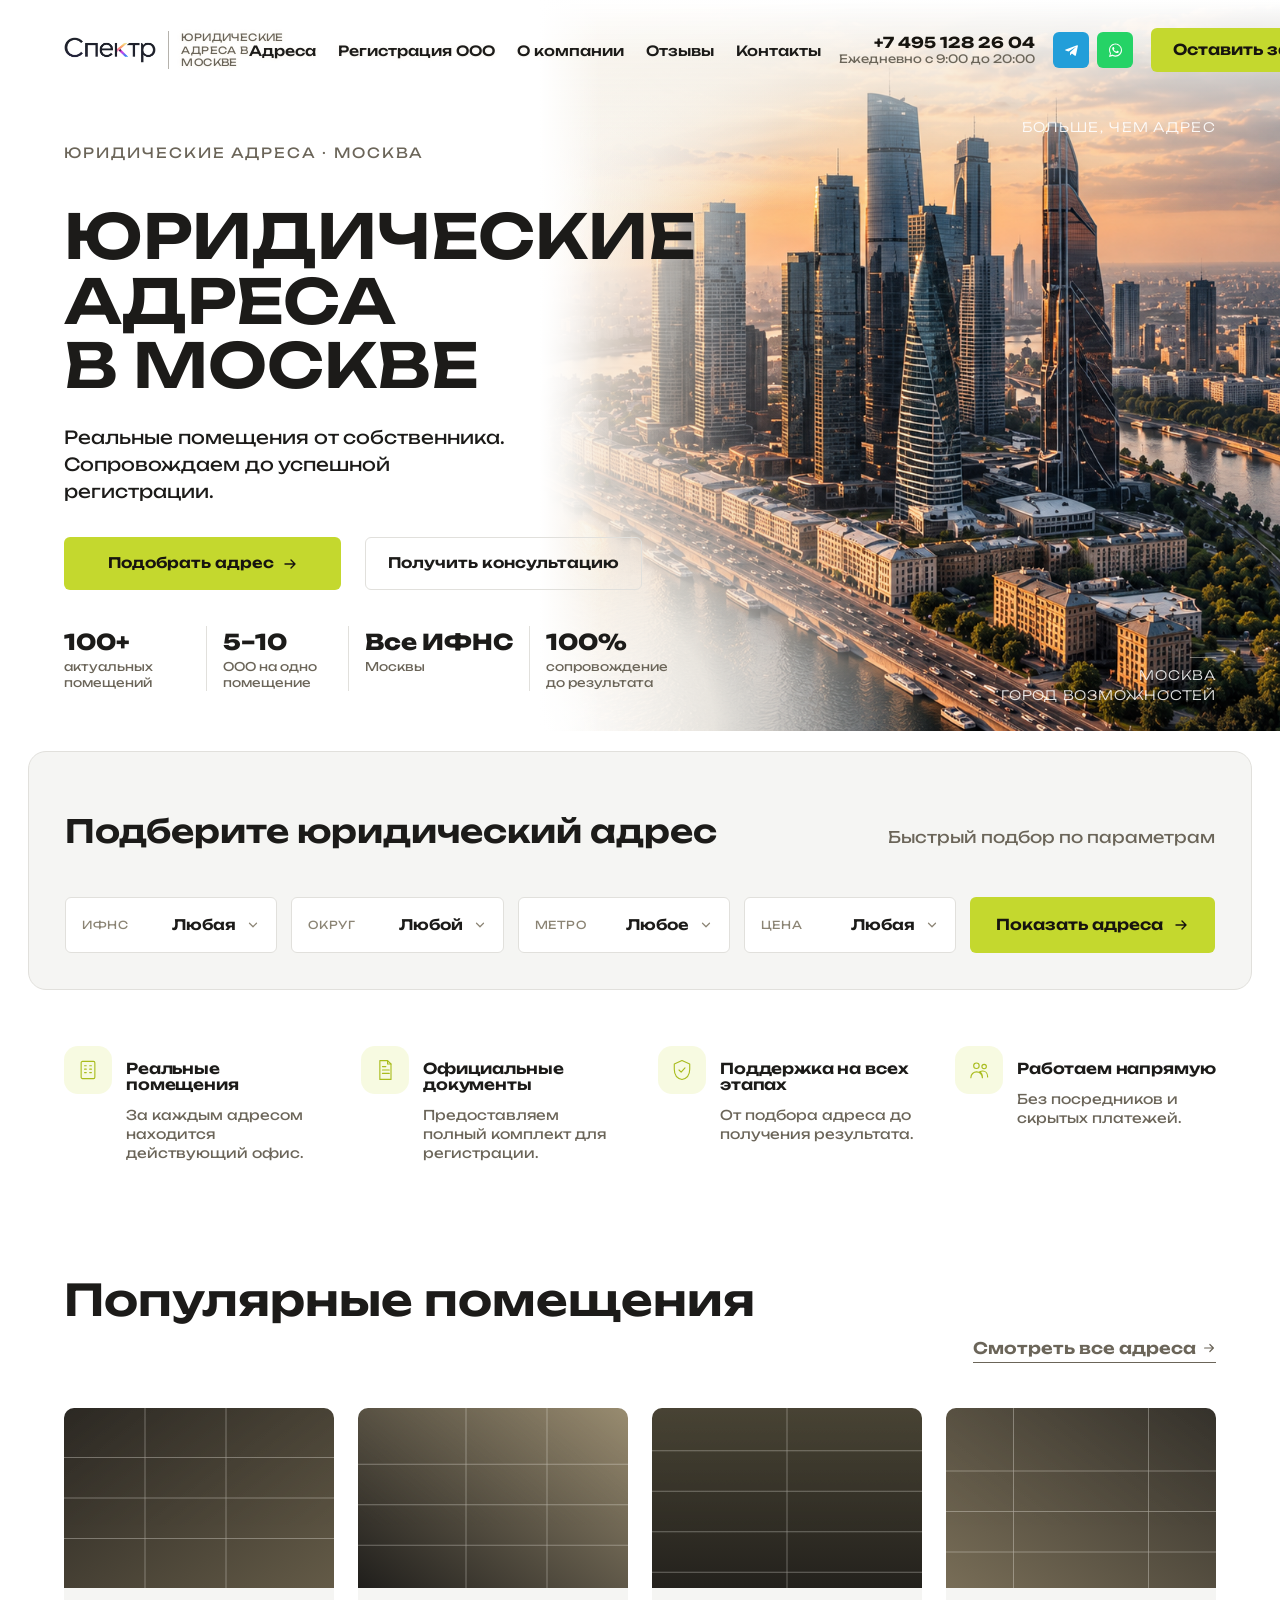
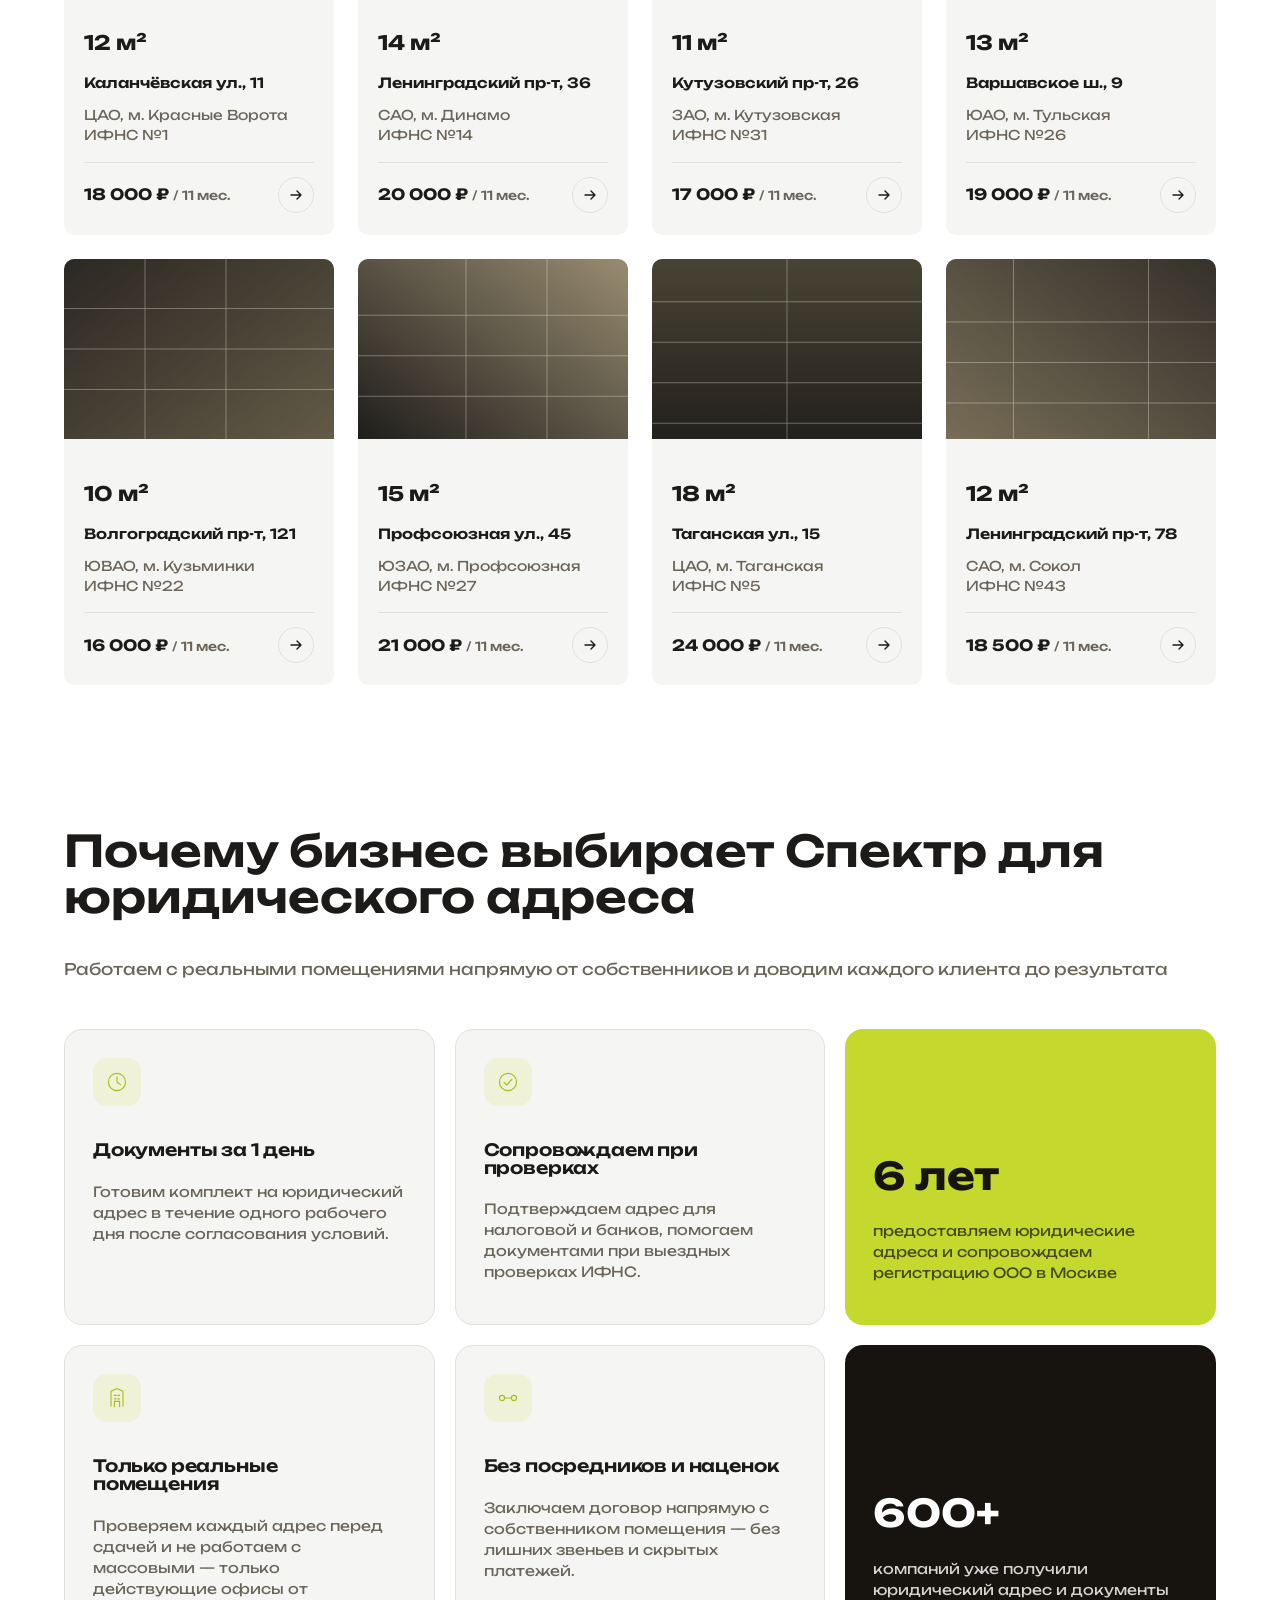
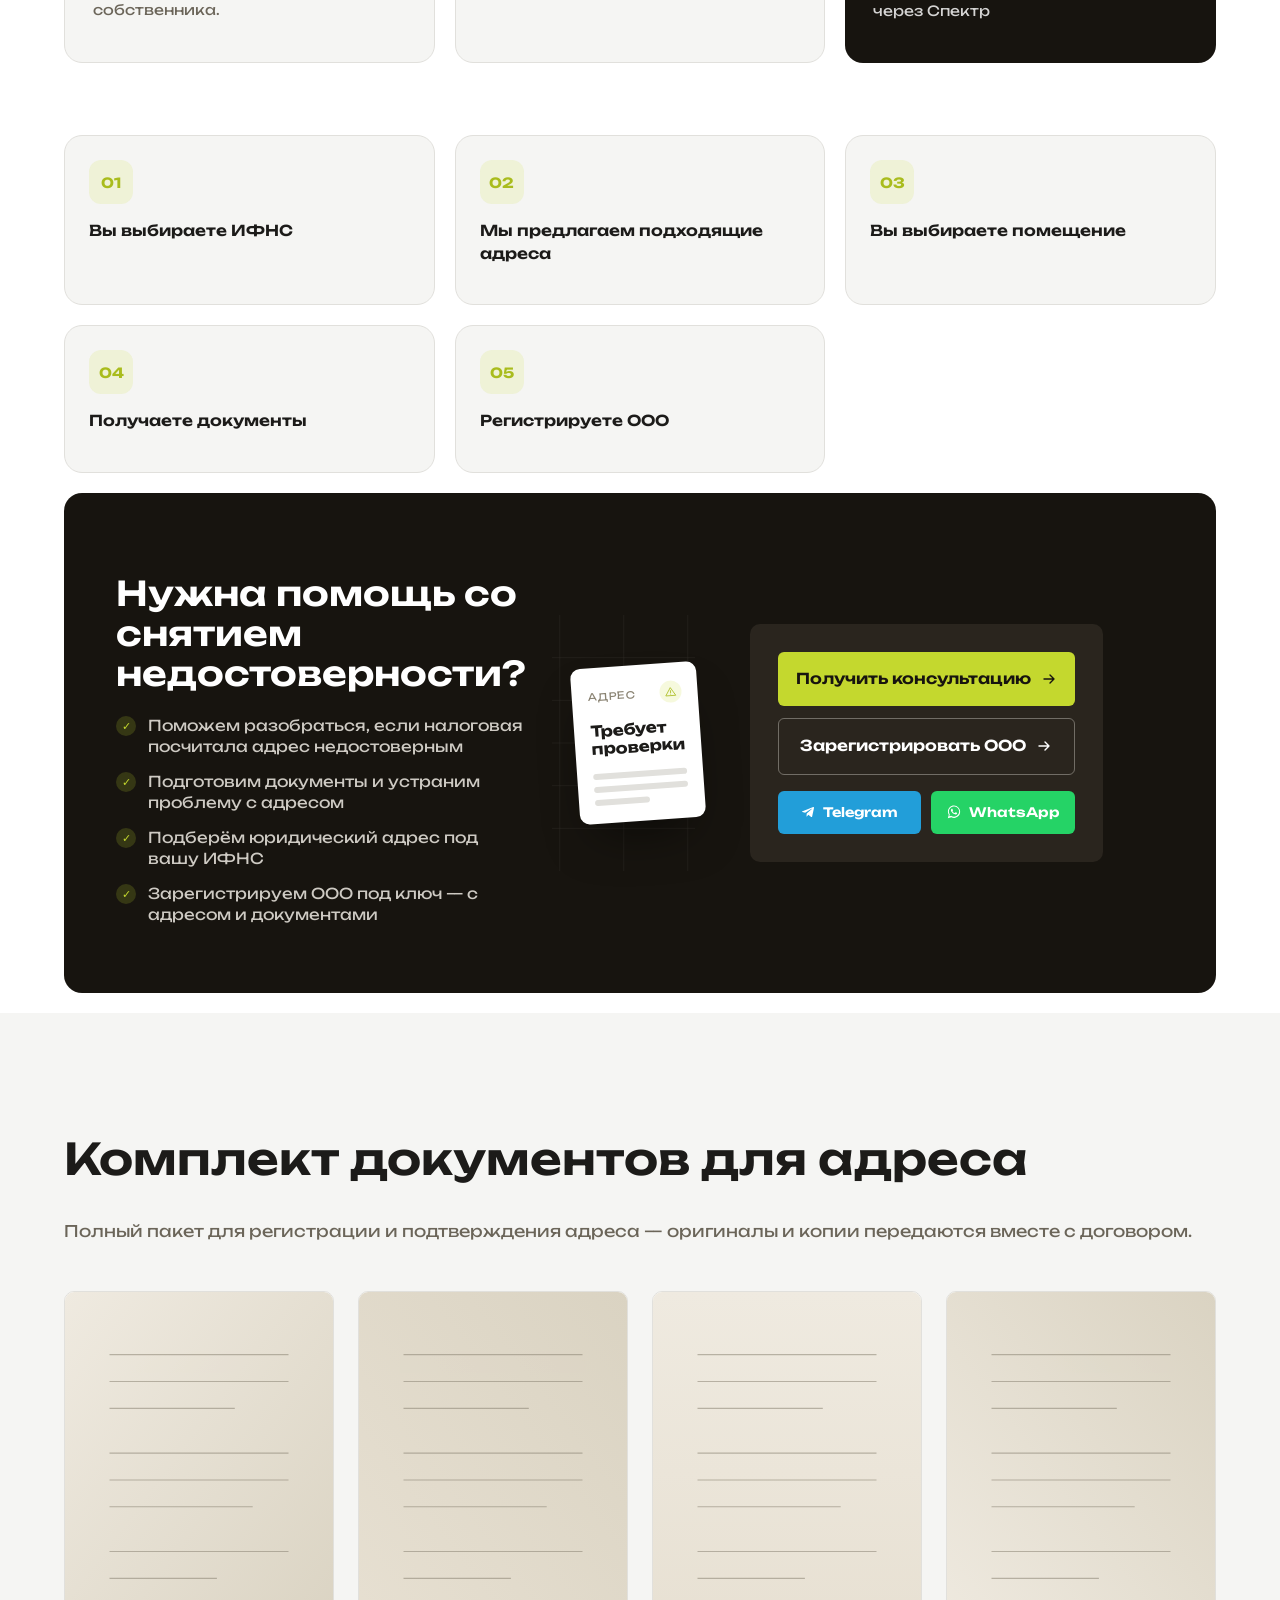
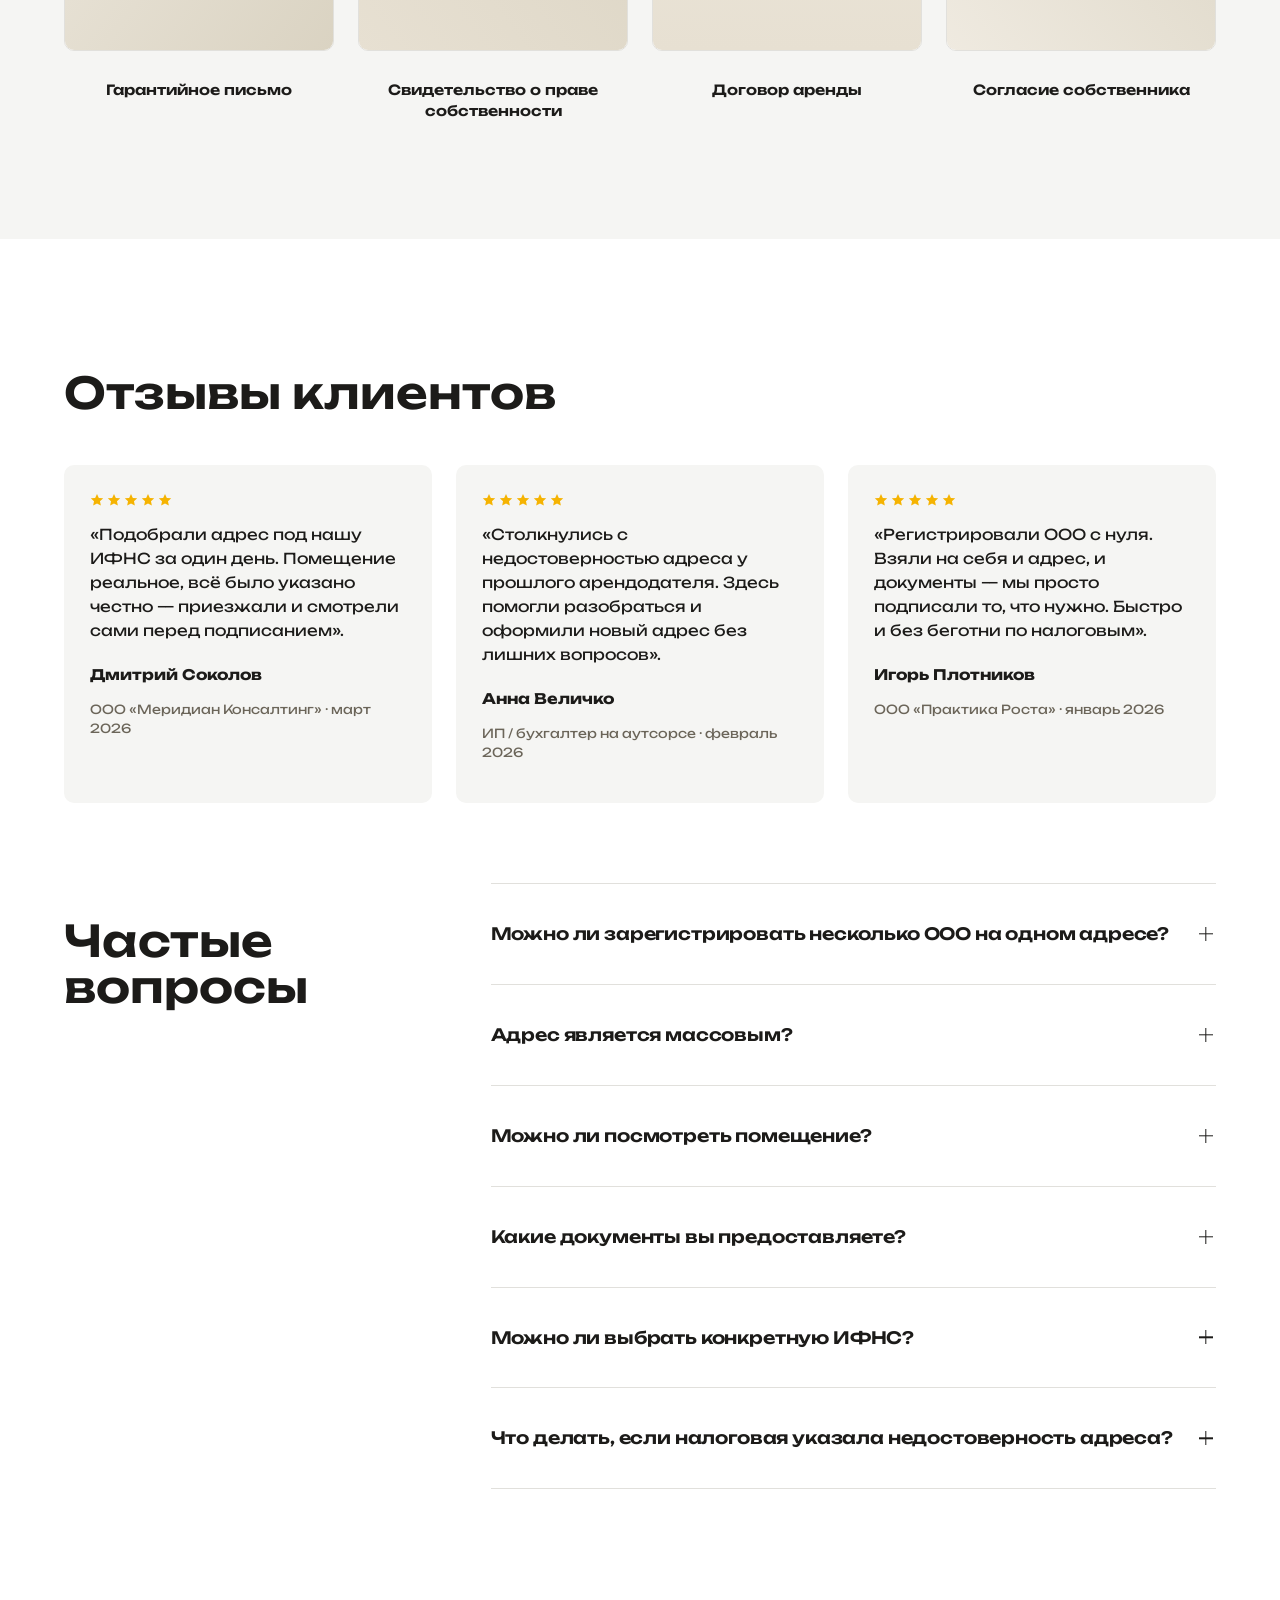
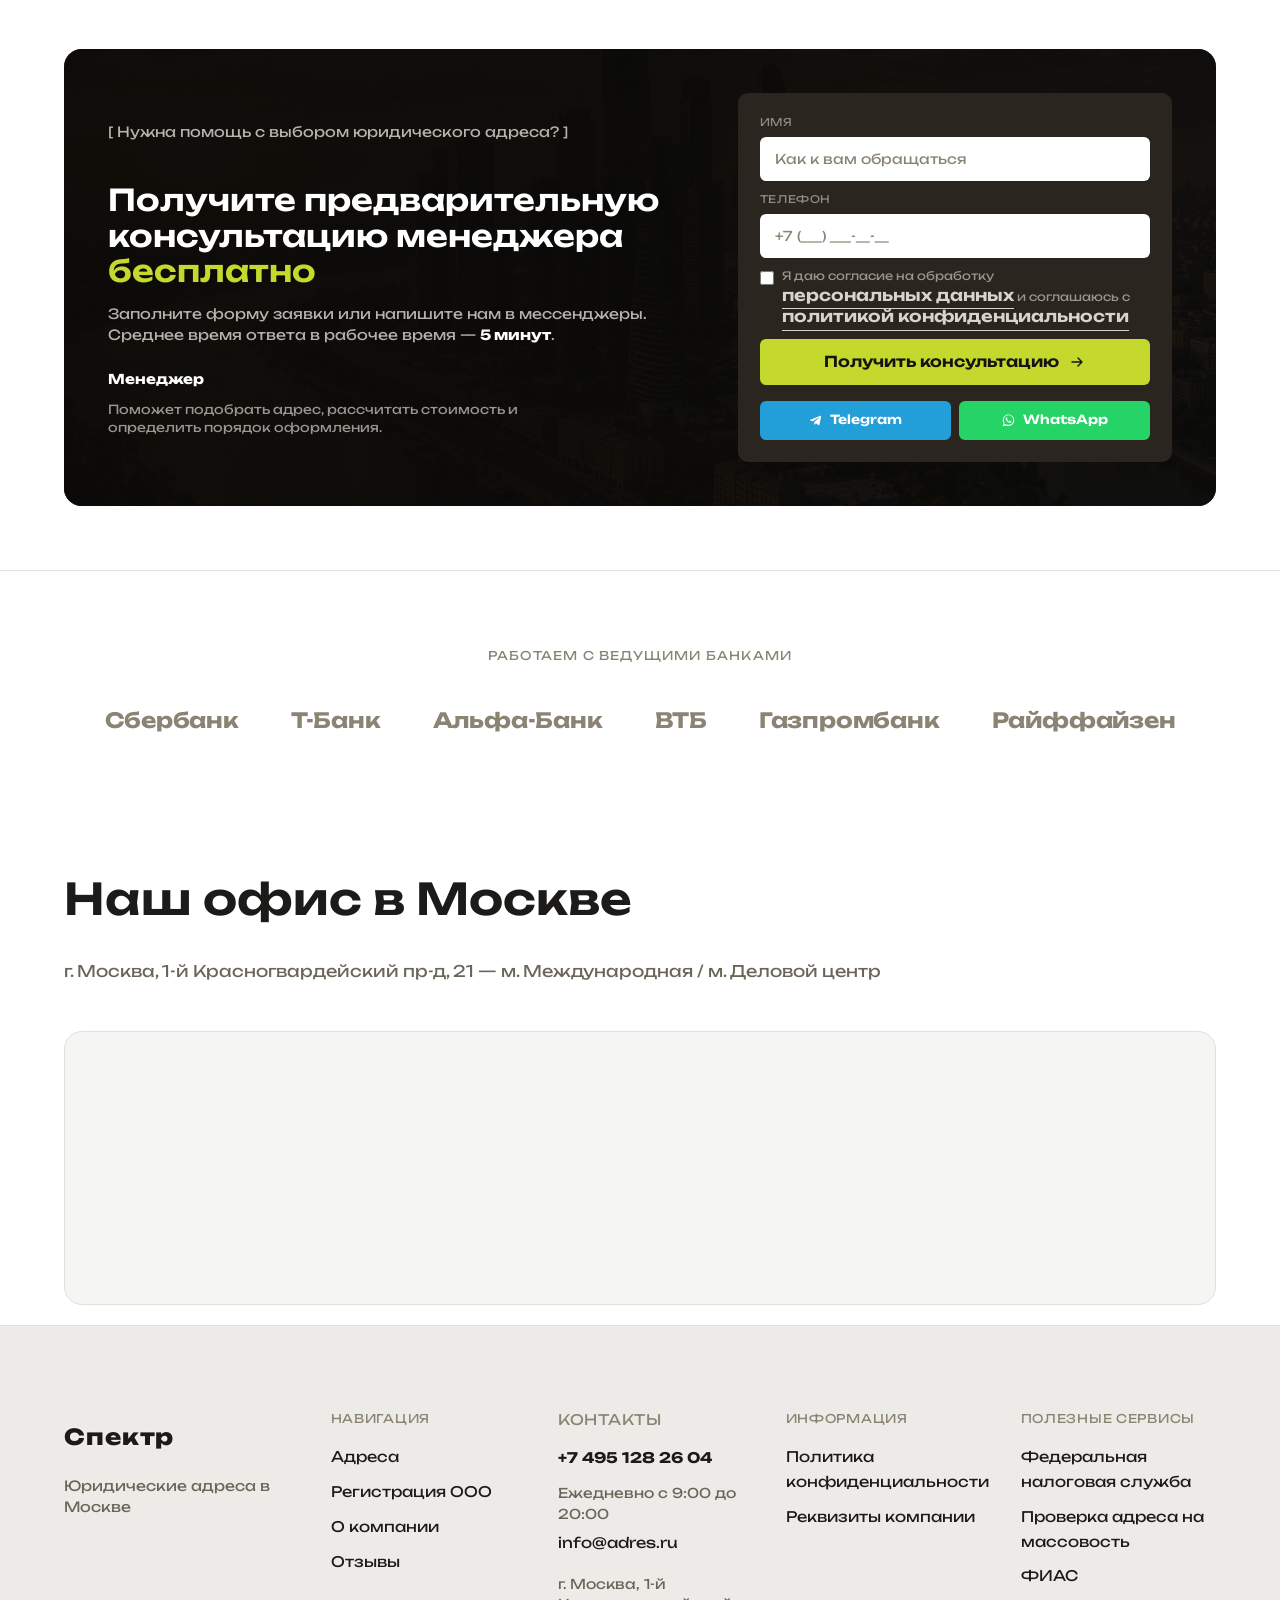
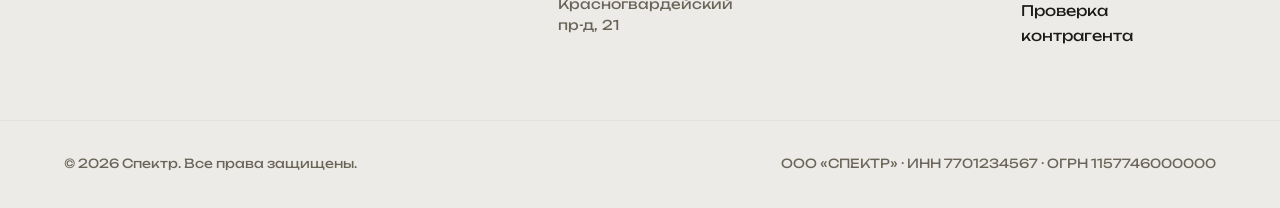
==== index.html @ 88cc4763 "Use the official name "Федеральная налоговая служба" for the FNS footer link Co-Authored-By: Claude " ====
<!DOCTYPE html>
<html lang="ru">
<head>
    <meta charset="UTF-8">
    <meta name="viewport" content="width=device-width, initial-scale=1.0, viewport-fit=cover">
    <title>Юридический адрес в Москве для ООО от собственника — Спектр</title>
    <meta name="description"
          content="Юридические адреса в Москве от собственника для регистрации и смены адреса ООО. Реальные немассовые помещения, все ИФНС Москвы, официальные документы и сопровождение до результата.">
    <meta name="keywords"
          content="юридический адрес Москва, юридический адрес для ООО, купить юридический адрес Москва, юридические адреса ИФНС, немассовый юридический адрес, юридический адрес от собственника, регистрация ООО Москва">
    <link rel="canonical" href="https://adres.ru/">

    <meta property="og:type" content="website">
    <meta property="og:locale" content="ru_RU">
    <meta property="og:title" content="Юридический адрес в Москве для ООО от собственника — Спектр">
    <meta property="og:description"
          content="Реальные помещения от собственника. Все ИФНС Москвы. Сопровождаем до успешной регистрации ООО.">
    <meta property="og:image" content="/assets/img/og-cover.jpg">

    <link rel="icon"
          href="data:image/svg+xml,%3Csvg xmlns='http://www.w3.org/2000/svg' viewBox='0 0 32 32'%3E%3Crect width='32' height='32' rx='6' fill='%231C1B19'/%3E%3Cpath d='M9 23V9h3.6l6.4 9.6V9H22v14h-3.6L12 13.4V23H9z' fill='%23F7F3EC'/%3E%3C/svg%3E">

    <link rel="preconnect" href="https://fonts.googleapis.com">
    <link rel="preconnect" href="https://fonts.gstatic.com" crossorigin>
    <link href="https://fonts.googleapis.com/css2?family=Unbounded:wght@400;500;600;700;800&family=Golos+Text:wght@400;500;600;700;800&display=swap"
          rel="stylesheet">

    <link rel="stylesheet" href="assets/css/index.css">
</head>
<body>

<header class="site-header" id="site-header" data-reveal>
    <div class="container header-inner">
        <a href="#hero" class="logo-block" aria-label="Спектр — на главную">
            <img class="logo-word logo-image" src="assets/img/logo.png" alt="Спектр">
            <span class="logo-caption">Юридические<br>адреса в Москве</span>
        </a>

        <nav class="main-nav" id="main-nav" aria-label="Основная навигация">
            <ul>
                <li><a href="addresses.html">Адреса</a></li>
                <li><a href="registration.html">Регистрация ООО</a></li>
                <li><a href="about.html">О компании</a></li>
                <li><a href="#reviews">Отзывы</a></li>
                <li><a href="contacts.html">Контакты</a></li>
            </ul>
        </nav>

        <div class="header-side">
            <a class="header-phone" href="tel:+74951282604">
                <span class="header-phone-number">+7 495 128 26 04</span>
                <span class="header-phone-hours">Ежедневно с 9:00 до 20:00</span>
            </a>
            <div class="header-messengers">
                <a class="header-messenger is-telegram" href="https://t.me/+74951282604" target="_blank" rel="noopener" aria-label="Написать в Telegram">
                    <svg viewBox="0 0 24 24" fill="currentColor" aria-hidden="true">
                        <path d="M9.78 18.65l.28-4.23 7.68-6.92c.34-.31-.07-.46-.52-.19L7.74 13.3 3.64 12c-.88-.25-.89-.86.2-1.3l15.97-6.16c.73-.33 1.43.18 1.15 1.3l-2.72 12.81c-.19.91-.74 1.13-1.5.71l-4.14-3.05-2 1.93c-.23.23-.42.42-.82.42z"/>
                    </svg>
                </a>
                <a class="header-messenger is-whatsapp" href="https://wa.me/74951282604" target="_blank" rel="noopener" aria-label="Написать в WhatsApp">
                    <svg viewBox="0 0 32 32" fill="currentColor" aria-hidden="true">
                        <path d="M16.04 3C9.3 3 3.84 8.46 3.84 15.2c0 2.25.6 4.44 1.75 6.36L3.7 28.4l7-1.83a12.35 12.35 0 0 0 5.34 1.22h.01c6.74 0 12.2-5.46 12.2-12.2 0-3.26-1.27-6.32-3.57-8.62A12.1 12.1 0 0 0 16.04 3Zm0 22.33h-.01a10.2 10.2 0 0 1-5.2-1.42l-.37-.22-3.88 1.02 1.04-3.78-.24-.39a10.15 10.15 0 0 1-1.56-5.43c0-5.63 4.58-10.21 10.22-10.21 2.73 0 5.3 1.06 7.22 3 1.93 1.93 3 4.5 3 7.23 0 5.63-4.7 10.2-10.22 10.2Zm5.6-7.65c-.3-.15-1.8-.9-2.1-1-.28-.1-.48-.15-.69.15-.2.3-.79 1-.97 1.2-.18.2-.36.23-.66.08-1.8-.9-3-1.62-4.2-3.68-.31-.54.31-.5.9-1.68.1-.2.05-.38-.03-.53-.08-.15-.69-1.66-.95-2.28-.25-.6-.5-.51-.69-.52h-.59c-.2 0-.53.08-.8.38-.28.3-1.06 1.04-1.06 2.55s1.09 2.96 1.24 3.16c.15.2 2.15 3.28 5.22 4.6 1.94.84 2.7.91 3.67.77.59-.09 1.8-.74 2.06-1.45.25-.71.25-1.32.18-1.45-.08-.14-.27-.22-.57-.37Z"/>
                    </svg>
                </a>
            </div>
            <a href="#cta-final" class="btn btn-dark btn-arrow header-cta btn-attention">
                <span>Оставить заявку</span>
                <svg class="icon-arrow" width="16" height="16" viewBox="0 0 16 16" fill="none" aria-hidden="true">
                    <path d="M3 8h10M9 4l4 4-4 4" stroke="currentColor" stroke-width="1.4" stroke-linecap="round"
                          stroke-linejoin="round"/>
                </svg>
            </a>
        </div>

        <button class="nav-toggle" id="nav-toggle" aria-expanded="false" aria-controls="mobile-nav"
                aria-label="Открыть меню">
            <span></span><span></span><span></span>
        </button>
    </div>

    <div class="mobile-nav" id="mobile-nav">
        <ul>
            <li><a href="addresses.html">Адреса</a></li>
            <li><a href="registration.html">Регистрация ООО</a></li>
            <li><a href="about.html">О компании</a></li>
            <li><a href="#reviews">Отзывы</a></li>
            <li><a href="contacts.html">Контакты</a></li>
        </ul>
        <a class="header-phone" href="tel:+74951282604">
            <span class="header-phone-number">+7 495 128 26 04</span>
            <span class="header-phone-hours">Ежедневно с 9:00 до 20:00</span>
        </a>

        <a href="#cta-final" class="btn btn-dark btn-arrow header-cta">
            <span>Оставить заявку</span>
            <svg class="icon-arrow" width="16" height="16" viewBox="0 0 16 16" fill="none" aria-hidden="true">
                <path d="M3 8h10M9 4l4 4-4 4" stroke="currentColor" stroke-width="1.4" stroke-linecap="round" stroke-linejoin="round"></path>
            </svg>
        </a>
    </div>
</header>

<main id="main">
    <section class="hero" id="hero">
        <div class="hero-top">
            <div class="hero-copy-col">
                <div class="hero-copy" data-reveal-group>
                    <p class="eyebrow" data-reveal>Юридические адреса · Москва</p>
                    <h1 data-reveal>
                        Юридические<br>
                        адреса<br>
                        в&nbsp;Москве
                    </h1>
                    <p class="hero-lead" data-reveal>
                        Реальные помещения от собственника.<br>
                        Сопровождаем до успешной регистрации.
                    </p>
                    <div class="hero-actions" data-reveal>
                        <a href="#finder" class="btn btn-dark btn-arrow btn-attention">
                            <span>Подобрать адрес</span>
                            <svg class="icon-arrow" width="16" height="16" viewBox="0 0 16 16" fill="none"
                                 aria-hidden="true">
                                <path d="M3 8h10M9 4l4 4-4 4" stroke="currentColor" stroke-width="1.4"
                                      stroke-linecap="round" stroke-linejoin="round"/>
                            </svg>
                        </a>
                        <a href="#cta-final" class="btn btn-outline">Получить консультацию</a>
                    </div>

                    <dl class="hero-stats" data-reveal-group>
                        <div class="hero-stat" data-reveal>
                            <span class="stat-number" data-count="100" data-suffix="+">0</span>
                            <div>актуальных помещений</div>
                        </div>
                        <div class="hero-stat" data-reveal>
                            <span class="stat-number-static">5–10</span>
                            <div>ООО на одно помещение</div>
                        </div>
                        <div class="hero-stat" data-reveal>
                            <span class="stat-number-static stat-number-text">Все ИФНС</span>
                            <div>Москвы</div>
                        </div>
                        <div class="hero-stat" data-reveal>
                            <span class="stat-number" data-count="100" data-suffix="%">0</span>
                            <div>сопровождение до результата</div>
                        </div>
                    </dl>
                </div>
            </div>

            <div class="hero-media" data-reveal>
                <div class="hero-media-fade" aria-hidden="true"></div>

                <img class="hero-photo js-photo" src="assets/img/hero.png" data-base="assets/img/hero"
                     data-exts="png,jpg,jpeg,webp"
                     onerror="this.dataset.extIdx=(+(this.dataset.extIdx||0))+1;var e=(this.dataset.exts||'').split(',');if(this.dataset.extIdx<e.length){this.src=this.dataset.base+'.'+e[this.dataset.extIdx]}else{this.classList.add('is-broken')}"
                     alt="Москва-Сити на закате — деловой центр Москвы">

                <span class="hero-visual-badge">Больше, чем адрес</span>
                <span class="hero-visual-caption">Москва<br>город возможностей</span>
            </div>
        </div>
    </section>

    <section class="finder" id="finder">
        <div class="container">
        <div class="finder-card">
            <div class="section-head" data-reveal>
                <p class="section-index">/ 01</p>
                <h2>Подберите юридический адрес</h2>
                <p class="section-note">Быстрый подбор по параметрам</p>
            </div>

            <form class="finder-form" id="finder-form" data-reveal action="#properties" method="get">
                <div class="finder-field" data-dropdown>
                    <button type="button" class="finder-trigger" aria-haspopup="listbox" aria-expanded="false">
                        <span class="finder-label">ИФНС</span>
                        <span class="finder-value">Любая</span>
                        <svg width="14" height="14" viewBox="0 0 16 16" fill="none" aria-hidden="true">
                            <path d="M4 6l4 4 4-4" stroke="currentColor" stroke-width="1.4" stroke-linecap="round"
                                  stroke-linejoin="round"/>
                        </svg>
                    </button>
                    <ul class="finder-dropdown" role="listbox" hidden>
                        <li role="option" tabindex="0">Любая</li>
                        <li role="option" tabindex="0" data-value="1">ИФНС № 1 по г. Москве</li>
                        <li role="option" tabindex="0" data-value="2">ИФНС № 2 по г. Москве</li>
                        <li role="option" tabindex="0" data-value="3">ИФНС № 3 по г. Москве</li>
                        <li role="option" tabindex="0" data-value="4">ИФНС № 4 по г. Москве</li>
                        <li role="option" tabindex="0" data-value="5">ИФНС № 5 по г. Москве</li>
                        <li role="option" tabindex="0" data-value="6">ИФНС № 6 по г. Москве</li>
                        <li role="option" tabindex="0" data-value="7">ИФНС № 7 по г. Москве</li>
                        <li role="option" tabindex="0" data-value="8">ИФНС № 8 по г. Москве</li>
                        <li role="option" tabindex="0" data-value="9">ИФНС № 9 по г. Москве</li>
                        <li role="option" tabindex="0" data-value="10">ИФНС № 10 по г. Москве</li>
                        <li role="option" tabindex="0" data-value="13">ИФНС № 13 по г. Москве</li>
                        <li role="option" tabindex="0" data-value="14">ИФНС № 14 по г. Москве</li>
                        <li role="option" tabindex="0" data-value="15">ИФНС № 15 по г. Москве</li>
                        <li role="option" tabindex="0" data-value="16">ИФНС № 16 по г. Москве</li>
                        <li role="option" tabindex="0" data-value="17">ИФНС № 17 по г. Москве</li>
                        <li role="option" tabindex="0" data-value="18">ИФНС № 18 по г. Москве</li>
                        <li role="option" tabindex="0" data-value="19">ИФНС № 19 по г. Москве</li>
                        <li role="option" tabindex="0" data-value="20">ИФНС № 20 по г. Москве</li>
                        <li role="option" tabindex="0" data-value="21">ИФНС № 21 по г. Москве</li>
                        <li role="option" tabindex="0" data-value="22">ИФНС № 22 по г. Москве</li>
                        <li role="option" tabindex="0" data-value="23">ИФНС № 23 по г. Москве</li>
                        <li role="option" tabindex="0" data-value="24">ИФНС № 24 по г. Москве</li>
                        <li role="option" tabindex="0" data-value="25">ИФНС № 25 по г. Москве</li>
                        <li role="option" tabindex="0" data-value="26">ИФНС № 26 по г. Москве</li>
                        <li role="option" tabindex="0" data-value="27">ИФНС № 27 по г. Москве</li>
                        <li role="option" tabindex="0" data-value="28">ИФНС № 28 по г. Москве</li>
                        <li role="option" tabindex="0" data-value="29">ИФНС № 29 по г. Москве</li>
                        <li role="option" tabindex="0" data-value="30">ИФНС № 30 по г. Москве</li>
                        <li role="option" tabindex="0" data-value="31">ИФНС № 31 по г. Москве</li>
                        <li role="option" tabindex="0" data-value="33">ИФНС № 33 по г. Москве</li>
                        <li role="option" tabindex="0" data-value="34">ИФНС № 34 по г. Москве</li>
                        <li role="option" tabindex="0" data-value="35">ИФНС № 35 по г. Москве</li>
                        <li role="option" tabindex="0" data-value="36">ИФНС № 36 по г. Москве</li>
                        <li role="option" tabindex="0" data-value="43">ИФНС № 43 по г. Москве</li>
                        <li role="option" tabindex="0" data-value="46">ИФНС № 46 по г. Москве</li>
                        <li role="option" tabindex="0" data-value="47">ИФНС № 47 по г. Москве</li>
                        <li role="option" tabindex="0" data-value="51">ИФНС № 51 по г. Москве</li>
                    </ul>
                </div>

                <div class="finder-field" data-dropdown>
                    <button type="button" class="finder-trigger" aria-haspopup="listbox" aria-expanded="false">
                        <span class="finder-label">Округ</span>
                        <span class="finder-value">Любой</span>
                        <svg width="14" height="14" viewBox="0 0 16 16" fill="none" aria-hidden="true">
                            <path d="M4 6l4 4 4-4" stroke="currentColor" stroke-width="1.4" stroke-linecap="round"
                                  stroke-linejoin="round"/>
                        </svg>
                    </button>
                    <ul class="finder-dropdown" role="listbox" hidden>
                        <li role="option" tabindex="0">Любой</li>
                        <li role="option" tabindex="0">ЦАО</li>
                        <li role="option" tabindex="0">САО</li>
                        <li role="option" tabindex="0">ЗАО</li>
                        <li role="option" tabindex="0">ЮАО</li>
                        <li role="option" tabindex="0">ЮВАО</li>
                        <li role="option" tabindex="0">ЮЗАО</li>
                    </ul>
                </div>

                <div class="finder-field" data-dropdown>
                    <button type="button" class="finder-trigger" aria-haspopup="listbox" aria-expanded="false">
                        <span class="finder-label">Метро</span>
                        <span class="finder-value">Любое</span>
                        <svg width="14" height="14" viewBox="0 0 16 16" fill="none" aria-hidden="true">
                            <path d="M4 6l4 4 4-4" stroke="currentColor" stroke-width="1.4" stroke-linecap="round"
                                  stroke-linejoin="round"/>
                        </svg>
                    </button>
                    <ul class="finder-dropdown" role="listbox" hidden>
                        <li role="option" tabindex="0">Любое</li>
                        <li role="option" tabindex="0">Авиамоторная</li>
                        <li role="option" tabindex="0">Автозаводская</li>
                        <li role="option" tabindex="0">Академическая</li>
                        <li role="option" tabindex="0">Александровский сад</li>
                        <li role="option" tabindex="0">Алексеевская</li>
                        <li role="option" tabindex="0">Алма-Атинская</li>
                        <li role="option" tabindex="0">Алтуфьево</li>
                        <li role="option" tabindex="0">Аминьевская</li>
                        <li role="option" tabindex="0">Андроновка</li>
                        <li role="option" tabindex="0">Аннино</li>
                        <li role="option" tabindex="0">Арбатская</li>
                        <li role="option" tabindex="0">Аэропорт</li>
                        <li role="option" tabindex="0">Аэропорт Внуково</li>
                        <li role="option" tabindex="0">Бабушкинская</li>
                        <li role="option" tabindex="0">Багратионовская</li>
                        <li role="option" tabindex="0">Балтийская</li>
                        <li role="option" tabindex="0">Баррикадная</li>
                        <li role="option" tabindex="0">Бауманская</li>
                        <li role="option" tabindex="0">Беговая</li>
                        <li role="option" tabindex="0">Белокаменная</li>
                        <li role="option" tabindex="0">Беломорская</li>
                        <li role="option" tabindex="0">Белорусская</li>
                        <li role="option" tabindex="0">Беляево</li>
                        <li role="option" tabindex="0">Бибирево</li>
                        <li role="option" tabindex="0">Библиотека имени Ленина</li>
                        <li role="option" tabindex="0">Битцевский Парк</li>
                        <li role="option" tabindex="0">Борисово</li>
                        <li role="option" tabindex="0">Боровицкая</li>
                        <li role="option" tabindex="0">Боровское шоссе</li>
                        <li role="option" tabindex="0">Ботанический сад</li>
                        <li role="option" tabindex="0">Братиславская</li>
                        <li role="option" tabindex="0">Бульвар Адмирала Ушакова</li>
                        <li role="option" tabindex="0">Бульвар Дмитрия Донского</li>
                        <li role="option" tabindex="0">Бульвар Рокоссовского</li>
                        <li role="option" tabindex="0">Бунинская аллея</li>
                        <li role="option" tabindex="0">Бутырская</li>
                        <li role="option" tabindex="0">ВДНХ</li>
                        <li role="option" tabindex="0">Вавиловская</li>
                        <li role="option" tabindex="0">Варшавская</li>
                        <li role="option" tabindex="0">Верхние Котлы</li>
                        <li role="option" tabindex="0">Верхние Лихоборы</li>
                        <li role="option" tabindex="0">Владыкино</li>
                        <li role="option" tabindex="0">Водный стадион</li>
                        <li role="option" tabindex="0">Войковская</li>
                        <li role="option" tabindex="0">Волгоградский проспект</li>
                        <li role="option" tabindex="0">Волжская</li>
                        <li role="option" tabindex="0">Волоколамская</li>
                        <li role="option" tabindex="0">Воробьёвы горы</li>
                        <li role="option" tabindex="0">Воронцовская</li>
                        <li role="option" tabindex="0">Выхино</li>
                        <li role="option" tabindex="0">Генерала Тюленева</li>
                        <li role="option" tabindex="0">Говорово</li>
                        <li role="option" tabindex="0">Давыдково</li>
                        <li role="option" tabindex="0">Деловой центр</li>
                        <li role="option" tabindex="0">Динамо</li>
                        <li role="option" tabindex="0">Дмитровская</li>
                        <li role="option" tabindex="0">Добрынинская</li>
                        <li role="option" tabindex="0">Домодедовская</li>
                        <li role="option" tabindex="0">Достоевская</li>
                        <li role="option" tabindex="0">Дубровка</li>
                        <li role="option" tabindex="0">Жулебино</li>
                        <li role="option" tabindex="0">ЗИЛ</li>
                        <li role="option" tabindex="0">Зорге</li>
                        <li role="option" tabindex="0">Зюзино</li>
                        <li role="option" tabindex="0">Зябликово</li>
                        <li role="option" tabindex="0">Измайлово</li>
                        <li role="option" tabindex="0">Измайловская</li>
                        <li role="option" tabindex="0">Калужская</li>
                        <li role="option" tabindex="0">Кантемировская</li>
                        <li role="option" tabindex="0">Каховская</li>
                        <li role="option" tabindex="0">Каширская</li>
                        <li role="option" tabindex="0">Киевская</li>
                        <li role="option" tabindex="0">Китай-город</li>
                        <li role="option" tabindex="0">Кленовый бульвар</li>
                        <li role="option" tabindex="0">Кожуховская</li>
                        <li role="option" tabindex="0">Коломенская</li>
                        <li role="option" tabindex="0">Коммунарка</li>
                        <li role="option" tabindex="0">Комсомольская</li>
                        <li role="option" tabindex="0">Коньково</li>
                        <li role="option" tabindex="0">Коптево</li>
                        <li role="option" tabindex="0">Корниловская</li>
                        <li role="option" tabindex="0">Косино</li>
                        <li role="option" tabindex="0">Котельники</li>
                        <li role="option" tabindex="0">Красногвардейская</li>
                        <li role="option" tabindex="0">Краснопресненская</li>
                        <li role="option" tabindex="0">Красносельская</li>
                        <li role="option" tabindex="0">Красные Ворота</li>
                        <li role="option" tabindex="0">Крестьянская Застава</li>
                        <li role="option" tabindex="0">Кропоткинская</li>
                        <li role="option" tabindex="0">Крылатское</li>
                        <li role="option" tabindex="0">Крымская</li>
                        <li role="option" tabindex="0">Кузнецкий Мост</li>
                        <li role="option" tabindex="0">Кузьминки</li>
                        <li role="option" tabindex="0">Кунцевская</li>
                        <li role="option" tabindex="0">Курская</li>
                        <li role="option" tabindex="0">Кутузовская</li>
                        <li role="option" tabindex="0">Ленинский проспект</li>
                        <li role="option" tabindex="0">Лермонтовский проспект</li>
                        <li role="option" tabindex="0">Лесопарковая</li>
                        <li role="option" tabindex="0">Лефортово</li>
                        <li role="option" tabindex="0">Лианозово</li>
                        <li role="option" tabindex="0">Лихоборы</li>
                        <li role="option" tabindex="0">Локомотив</li>
                        <li role="option" tabindex="0">Ломоносовский проспект</li>
                        <li role="option" tabindex="0">Лубянка</li>
                        <li role="option" tabindex="0">Лужники</li>
                        <li role="option" tabindex="0">Лухмановская</li>
                        <li role="option" tabindex="0">Люблино</li>
                        <li role="option" tabindex="0">Марксистская</li>
                        <li role="option" tabindex="0">Марьина Роща</li>
                        <li role="option" tabindex="0">Марьино</li>
                        <li role="option" tabindex="0">Маяковская</li>
                        <li role="option" tabindex="0">Медведково</li>
                        <li role="option" tabindex="0">Менделеевская</li>
                        <li role="option" tabindex="0">Минская</li>
                        <li role="option" tabindex="0">Митино</li>
                        <li role="option" tabindex="0">Мичуринский проспект</li>
                        <li role="option" tabindex="0">Мнёвники</li>
                        <li role="option" tabindex="0">Молодёжная</li>
                        <li role="option" tabindex="0">Москва-Сити</li>
                        <li role="option" tabindex="0">Мякинино</li>
                        <li role="option" tabindex="0">Нагатинская</li>
                        <li role="option" tabindex="0">Нагатинский Затон</li>
                        <li role="option" tabindex="0">Нагорная</li>
                        <li role="option" tabindex="0">Народное Ополчение</li>
                        <li role="option" tabindex="0">Нахимовский проспект</li>
                        <li role="option" tabindex="0">Некрасовка</li>
                        <li role="option" tabindex="0">Нижегородская</li>
                        <li role="option" tabindex="0">Новаторская</li>
                        <li role="option" tabindex="0">Новогиреево</li>
                        <li role="option" tabindex="0">Новокосино</li>
                        <li role="option" tabindex="0">Новокузнецкая</li>
                        <li role="option" tabindex="0">Новомосковская</li>
                        <li role="option" tabindex="0">Новопеределкино</li>
                        <li role="option" tabindex="0">Новослободская</li>
                        <li role="option" tabindex="0">Новохохловская</li>
                        <li role="option" tabindex="0">Новоясеневская</li>
                        <li role="option" tabindex="0">Новые Черёмушки</li>
                        <li role="option" tabindex="0">Озёрная</li>
                        <li role="option" tabindex="0">Окружная</li>
                        <li role="option" tabindex="0">Окская</li>
                        <li role="option" tabindex="0">Октябрьская</li>
                        <li role="option" tabindex="0">Октябрьское Поле</li>
                        <li role="option" tabindex="0">Ольховая</li>
                        <li role="option" tabindex="0">Орехово</li>
                        <li role="option" tabindex="0">Отрадное</li>
                        <li role="option" tabindex="0">Охотный Ряд</li>
                        <li role="option" tabindex="0">Павелецкая</li>
                        <li role="option" tabindex="0">Панфиловская</li>
                        <li role="option" tabindex="0">Парк Победы</li>
                        <li role="option" tabindex="0">Парк культуры</li>
                        <li role="option" tabindex="0">Партизанская</li>
                        <li role="option" tabindex="0">Первомайская</li>
                        <li role="option" tabindex="0">Перово</li>
                        <li role="option" tabindex="0">Петровский парк</li>
                        <li role="option" tabindex="0">Петровско-Разумовская</li>
                        <li role="option" tabindex="0">Печатники</li>
                        <li role="option" tabindex="0">Пионерская</li>
                        <li role="option" tabindex="0">Планерная</li>
                        <li role="option" tabindex="0">Площадь Гагарина</li>
                        <li role="option" tabindex="0">Площадь Ильича</li>
                        <li role="option" tabindex="0">Площадь Революции</li>
                        <li role="option" tabindex="0">Полежаевская</li>
                        <li role="option" tabindex="0">Полянка</li>
                        <li role="option" tabindex="0">Потапово</li>
                        <li role="option" tabindex="0">Пражская</li>
                        <li role="option" tabindex="0">Преображенская площадь</li>
                        <li role="option" tabindex="0">Прокшино</li>
                        <li role="option" tabindex="0">Пролетарская</li>
                        <li role="option" tabindex="0">Проспект Вернадского</li>
                        <li role="option" tabindex="0">Проспект Мира</li>
                        <li role="option" tabindex="0">Профсоюзная</li>
                        <li role="option" tabindex="0">Пушкинская</li>
                        <li role="option" tabindex="0">Пыхтино</li>
                        <li role="option" tabindex="0">Пятницкое шоссе</li>
                        <li role="option" tabindex="0">Раменки</li>
                        <li role="option" tabindex="0">Рассказовка</li>
                        <li role="option" tabindex="0">Речной вокзал</li>
                        <li role="option" tabindex="0">Рижская</li>
                        <li role="option" tabindex="0">Римская</li>
                        <li role="option" tabindex="0">Ростокино</li>
                        <li role="option" tabindex="0">Румянцево</li>
                        <li role="option" tabindex="0">Рязанский проспект</li>
                        <li role="option" tabindex="0">Савёловская</li>
                        <li role="option" tabindex="0">Саларьево</li>
                        <li role="option" tabindex="0">Свиблово</li>
                        <li role="option" tabindex="0">Севастопольская</li>
                        <li role="option" tabindex="0">Селигерская</li>
                        <li role="option" tabindex="0">Семёновская</li>
                        <li role="option" tabindex="0">Серпуховская</li>
                        <li role="option" tabindex="0">Славянский бульвар</li>
                        <li role="option" tabindex="0">Смоленская</li>
                        <li role="option" tabindex="0">Сокол</li>
                        <li role="option" tabindex="0">Соколиная Гора</li>
                        <li role="option" tabindex="0">Сокольники</li>
                        <li role="option" tabindex="0">Солнцево</li>
                        <li role="option" tabindex="0">Спартак</li>
                        <li role="option" tabindex="0">Спортивная</li>
                        <li role="option" tabindex="0">Сретенский бульвар</li>
                        <li role="option" tabindex="0">Стахановская</li>
                        <li role="option" tabindex="0">Стрешнево</li>
                        <li role="option" tabindex="0">Строгино</li>
                        <li role="option" tabindex="0">Студенческая</li>
                        <li role="option" tabindex="0">Сухаревская</li>
                        <li role="option" tabindex="0">Сходненская</li>
                        <li role="option" tabindex="0">Таганская</li>
                        <li role="option" tabindex="0">Тверская</li>
                        <li role="option" tabindex="0">Театральная</li>
                        <li role="option" tabindex="0">Текстильщики</li>
                        <li role="option" tabindex="0">Терехово</li>
                        <li role="option" tabindex="0">Технопарк</li>
                        <li role="option" tabindex="0">Тимирязевская</li>
                        <li role="option" tabindex="0">Третьяковская</li>
                        <li role="option" tabindex="0">Тропарево</li>
                        <li role="option" tabindex="0">Трубная</li>
                        <li role="option" tabindex="0">Тульская</li>
                        <li role="option" tabindex="0">Тургеневская</li>
                        <li role="option" tabindex="0">Тушинская</li>
                        <li role="option" tabindex="0">Тютчевская</li>
                        <li role="option" tabindex="0">Тёплый Стан</li>
                        <li role="option" tabindex="0">Угрешская</li>
                        <li role="option" tabindex="0">Улица 1905 года</li>
                        <li role="option" tabindex="0">Улица Академика Янгеля</li>
                        <li role="option" tabindex="0">Улица Горчакова</li>
                        <li role="option" tabindex="0">Улица Дмитриевского</li>
                        <li role="option" tabindex="0">Улица Скобелевская</li>
                        <li role="option" tabindex="0">Улица Старокачаловская</li>
                        <li role="option" tabindex="0">Университет</li>
                        <li role="option" tabindex="0">Университет дружбы народов</li>
                        <li role="option" tabindex="0">Физтех</li>
                        <li role="option" tabindex="0">Филатов луг</li>
                        <li role="option" tabindex="0">Филевский парк</li>
                        <li role="option" tabindex="0">Фили</li>
                        <li role="option" tabindex="0">Фонвизинская</li>
                        <li role="option" tabindex="0">Фрунзенская</li>
                        <li role="option" tabindex="0">Ховрино</li>
                        <li role="option" tabindex="0">Хорошево</li>
                        <li role="option" tabindex="0">Хорошевская</li>
                        <li role="option" tabindex="0">ЦСКА</li>
                        <li role="option" tabindex="0">Царицыно</li>
                        <li role="option" tabindex="0">Цветной бульвар</li>
                        <li role="option" tabindex="0">Черкизовская</li>
                        <li role="option" tabindex="0">Чертановская</li>
                        <li role="option" tabindex="0">Чеховская</li>
                        <li role="option" tabindex="0">Чистые пруды</li>
                        <li role="option" tabindex="0">Чкаловская</li>
                        <li role="option" tabindex="0">Шаболовская</li>
                        <li role="option" tabindex="0">Шелепиха</li>
                        <li role="option" tabindex="0">Шипиловская</li>
                        <li role="option" tabindex="0">Шоссе Энтузиастов</li>
                        <li role="option" tabindex="0">Щелковская</li>
                        <li role="option" tabindex="0">Щукинская</li>
                        <li role="option" tabindex="0">Электрозаводская</li>
                        <li role="option" tabindex="0">Юго-Восточная</li>
                        <li role="option" tabindex="0">Юго-Западная</li>
                        <li role="option" tabindex="0">Южная</li>
                        <li role="option" tabindex="0">Ясенево</li>
                        <li role="option" tabindex="0">Яхромская</li>
                    </ul>
                </div>

                <div class="finder-field" data-dropdown>
                    <button type="button" class="finder-trigger" aria-haspopup="listbox" aria-expanded="false">
                        <span class="finder-label">Цена</span>
                        <span class="finder-value">Любая</span>
                        <svg width="14" height="14" viewBox="0 0 16 16" fill="none" aria-hidden="true">
                            <path d="M4 6l4 4 4-4" stroke="currentColor" stroke-width="1.4" stroke-linecap="round"
                                  stroke-linejoin="round"/>
                        </svg>
                    </button>
                    <ul class="finder-dropdown" role="listbox" hidden>
                        <li role="option" tabindex="0">Любая</li>
                        <li role="option" tabindex="0">до 17 000 ₽ / 11 мес.</li>
                        <li role="option" tabindex="0">17 000–20 000 ₽ / 11 мес.</li>
                        <li role="option" tabindex="0">от 20 000 ₽ / 11 мес.</li>
                    </ul>
                </div>

                <button type="submit" class="btn btn-dark btn-arrow finder-submit">
                    <span>Показать адреса</span>
                    <svg class="icon-arrow" width="16" height="16" viewBox="0 0 16 16" fill="none" aria-hidden="true">
                        <path d="M3 8h10M9 4l4 4-4 4" stroke="currentColor" stroke-width="1.4" stroke-linecap="round"
                              stroke-linejoin="round"/>
                    </svg>
                </button>
            </form>
        </div>
        </div>
    </section>

    <section class="advantages" id="advantages">
        <div class="container">
            <ul class="advantages-grid" data-reveal-group>

                <li class="advantage-card" data-reveal>
                    <span class="advantage-icon" aria-hidden="true">
                        <svg width="24" height="24" viewBox="0 0 28 28" fill="none"><rect x="6" y="4" width="16" height="20"
                                                                                          rx="1.5" stroke="currentColor"
                                                                                          stroke-width="1.3"/><path
                                d="M10 9h2M16 9h2M10 13h2M16 13h2M10 17h2M16 17h2" stroke="currentColor" stroke-width="1.3"
                                stroke-linecap="round"/></svg>
                    </span>
                    <div class="advantage-text">
                        <h3>Реальные помещения</h3>
                        <p>За каждым адресом находится действующий офис.</p>
                    </div>
                </li>

                <li class="advantage-card" data-reveal>
                    <span class="advantage-icon" aria-hidden="true">
                        <svg width="24" height="24" viewBox="0 0 28 28" fill="none"><path d="M8 3h9l4 4v18H8V3z"
                                                                                          stroke="currentColor" stroke-width="1.3"
                                                                                          stroke-linejoin="round"/><path
                                d="M17 3v4h4M11 14h8M11 18h8M11 10h4" stroke="currentColor" stroke-width="1.3"
                                stroke-linecap="round"/></svg>
                    </span>
                    <div class="advantage-text">
                        <h3>Официальные документы</h3>
                        <p>Предоставляем полный комплект для регистрации.</p>
                    </div>
                </li>

                <li class="advantage-card" data-reveal>
                    <span class="advantage-icon" aria-hidden="true">
                        <svg width="24" height="24" viewBox="0 0 28 28" fill="none"><path
                                d="M14 3l9 4v6c0 6.6-3.8 10.9-9 12-5.2-1.1-9-5.4-9-12V7l9-4z" stroke="currentColor"
                                stroke-width="1.3" stroke-linejoin="round"/><path d="M10.5 14l2.5 2.5 4.5-5" stroke="currentColor"
                                                                                  stroke-width="1.3" stroke-linecap="round"
                                                                                  stroke-linejoin="round"/></svg>
                    </span>
                    <div class="advantage-text">
                        <h3>Поддержка на всех этапах</h3>
                        <p>От подбора адреса до получения результата.</p>
                    </div>
                </li>

                <li class="advantage-card" data-reveal>
                    <span class="advantage-icon" aria-hidden="true">
                        <svg width="24" height="24" viewBox="0 0 28 28" fill="none"><circle cx="11" cy="9" r="3.2"
                                                                                            stroke="currentColor"
                                                                                            stroke-width="1.3"/><circle cx="20"
                                                                                                                        cy="10"
                                                                                                                        r="2.6"
                                                                                                                        stroke="currentColor"
                                                                                                                        stroke-width="1.3"/><path
                                d="M4.5 23c0-4 3-6.8 6.7-6.8s6.7 2.8 6.7 6.8M18 23c0-3.1-1.1-5.5-3-6.9 1-.6 2.1-.9 3.3-.9 3.2 0 5.8 2.6 5.8 6.9"
                                stroke="currentColor" stroke-width="1.3" stroke-linecap="round"/></svg>
                    </span>
                    <div class="advantage-text">
                        <h3>Работаем напрямую</h3>
                        <p>Без посредников и скрытых платежей.</p>
                    </div>
                </li>

            </ul>
        </div>
    </section>

    <section class="properties" id="properties">
        <div class="container">
            <div class="section-head section-head-row" data-reveal>
                <div>
                    <p class="section-index">/ 02</p>
                    <h2>Популярные помещения</h2>
                </div>
                <a href="addresses.html" class="link-underline properties-all">
                    Смотреть все адреса
                    <svg width="14" height="14" viewBox="0 0 16 16" fill="none" aria-hidden="true">
                        <path d="M3 8h10M9 4l4 4-4 4" stroke="currentColor" stroke-width="1.4" stroke-linecap="round"
                              stroke-linejoin="round"/>
                    </svg>
                </a>
            </div>

            <ul class="properties-grid" id="properties-grid" data-reveal-group>

                <li class="property-card" data-okrug="ЦАО" data-ifns="1" data-reveal>
                    <a href="#" class="property-media" aria-label="Помещение 12 м², ЦАО, м. Красные Ворота">
                        <svg class="property-photo" viewBox="0 0 400 300" preserveAspectRatio="xMidYMid slice"
                             role="img" aria-label="Иллюстрация фасада помещения">
                            <defs>
                                <linearGradient id="pg1" x1="0" y1="0" x2="1" y2="1">
                                    <stop offset="0%" stop-color="#2A2722"/>
                                    <stop offset="100%" stop-color="#655C48"/>
                                </linearGradient>
                            </defs>
                            <rect width="400" height="300" fill="url(#pg1)"/>
                            <g opacity="0.5" stroke="#F7F3EC" stroke-width="1">
                                <path d="M0 90h400M0 150h400M0 210h400M120 0v300M240 0v300"/>
                            </g>
                        </svg>
                        <img class="property-photo js-photo" src="assets/img/property-1.jpg"
                             data-base="assets/img/property-1" data-exts="jpg,png,jpeg,webp"
                             onerror="this.dataset.extIdx=(+(this.dataset.extIdx||0))+1;var e=(this.dataset.exts||'').split(',');if(this.dataset.extIdx<e.length){this.src=this.dataset.base+'.'+e[this.dataset.extIdx]}else{this.classList.add('is-broken')}"
                             alt="Помещение 12 м², ЦАО, м. Красные Ворота">
                    </a>
                    <div class="property-body">
                        <p class="property-area">12 м²</p>
                        <p class="property-address">Каланчёвская ул., 11</p>
                        <p class="property-location">ЦАО, м. Красные Ворота<br>ИФНС №1</p>
                        <div class="property-footer">
                            <span class="property-price">18 000 ₽ <small>/ 11 мес.</small></span>
                            <a href="#" class="property-arrow" aria-label="Подробнее об адресе">
                                <svg width="16" height="16" viewBox="0 0 16 16" fill="none">
                                    <path d="M3 8h10M9 4l4 4-4 4" stroke="currentColor" stroke-width="1.4"
                                          stroke-linecap="round" stroke-linejoin="round"/>
                                </svg>
                            </a>
                        </div>
                    </div>
                </li>

                <li class="property-card" data-okrug="САО" data-ifns="14" data-reveal>
                    <a href="#" class="property-media" aria-label="Помещение 14 м², САО, м. Динамо">
                        <svg class="property-photo" viewBox="0 0 400 300" preserveAspectRatio="xMidYMid slice"
                             role="img" aria-label="Иллюстрация фасада помещения">
                            <defs>
                                <linearGradient id="pg2" x1="0" y1="1" x2="1" y2="0">
                                    <stop offset="0%" stop-color="#1C1B19"/>
                                    <stop offset="100%" stop-color="#9C8F73"/>
                                </linearGradient>
                            </defs>
                            <rect width="400" height="300" fill="url(#pg2)"/>
                            <g opacity="0.5" stroke="#F7F3EC" stroke-width="1">
                                <path d="M0 100h400M0 160h400M0 220h400M160 0v300M280 0v300"/>
                            </g>
                        </svg>
                        <img class="property-photo js-photo" src="assets/img/property-2.jpg"
                             data-base="assets/img/property-2" data-exts="jpg,png,jpeg,webp"
                             onerror="this.dataset.extIdx=(+(this.dataset.extIdx||0))+1;var e=(this.dataset.exts||'').split(',');if(this.dataset.extIdx<e.length){this.src=this.dataset.base+'.'+e[this.dataset.extIdx]}else{this.classList.add('is-broken')}"
                             alt="Помещение 14 м², САО, м. Динамо">
                    </a>
                    <div class="property-body">
                        <p class="property-area">14 м²</p>
                        <p class="property-address">Ленинградский пр-т, 36</p>
                        <p class="property-location">САО, м. Динамо<br>ИФНС №14</p>
                        <div class="property-footer">
                            <span class="property-price">20 000 ₽ <small>/ 11 мес.</small></span>
                            <a href="#" class="property-arrow" aria-label="Подробнее об адресе">
                                <svg width="16" height="16" viewBox="0 0 16 16" fill="none">
                                    <path d="M3 8h10M9 4l4 4-4 4" stroke="currentColor" stroke-width="1.4"
                                          stroke-linecap="round" stroke-linejoin="round"/>
                                </svg>
                            </a>
                        </div>
                    </div>
                </li>

                <li class="property-card" data-okrug="ЗАО" data-ifns="31" data-reveal>
                    <a href="#" class="property-media" aria-label="Помещение 11 м², ЗАО, м. Кутузовская">
                        <svg class="property-photo" viewBox="0 0 400 300" preserveAspectRatio="xMidYMid slice"
                             role="img" aria-label="Иллюстрация фасада помещения">
                            <defs>
                                <linearGradient id="pg3" x1="0" y1="0" x2="0" y2="1">
                                    <stop offset="0%" stop-color="#4B4636"/>
                                    <stop offset="100%" stop-color="#211F1B"/>
                                </linearGradient>
                            </defs>
                            <rect width="400" height="300" fill="url(#pg3)"/>
                            <g opacity="0.5" stroke="#F7F3EC" stroke-width="1">
                                <path d="M0 80h400M0 140h400M0 200h400M0 260h400M200 0v300"/>
                            </g>
                        </svg>
                        <img class="property-photo js-photo" src="assets/img/property-3.jpg"
                             data-base="assets/img/property-3" data-exts="jpg,png,jpeg,webp"
                             onerror="this.dataset.extIdx=(+(this.dataset.extIdx||0))+1;var e=(this.dataset.exts||'').split(',');if(this.dataset.extIdx<e.length){this.src=this.dataset.base+'.'+e[this.dataset.extIdx]}else{this.classList.add('is-broken')}"
                             alt="Помещение 11 м², ЗАО, м. Кутузовская">
                    </a>
                    <div class="property-body">
                        <p class="property-area">11 м²</p>
                        <p class="property-address">Кутузовский пр-т, 26</p>
                        <p class="property-location">ЗАО, м. Кутузовская<br>ИФНС №31</p>
                        <div class="property-footer">
                            <span class="property-price">17 000 ₽ <small>/ 11 мес.</small></span>
                            <a href="#" class="property-arrow" aria-label="Подробнее об адресе">
                                <svg width="16" height="16" viewBox="0 0 16 16" fill="none">
                                    <path d="M3 8h10M9 4l4 4-4 4" stroke="currentColor" stroke-width="1.4"
                                          stroke-linecap="round" stroke-linejoin="round"/>
                                </svg>
                            </a>
                        </div>
                    </div>
                </li>

                <li class="property-card" data-okrug="ЮАО" data-ifns="26" data-reveal>
                    <a href="#" class="property-media" aria-label="Помещение 13 м², ЮАО, м. Тульская">
                        <svg class="property-photo" viewBox="0 0 400 300" preserveAspectRatio="xMidYMid slice"
                             role="img" aria-label="Иллюстрация фасада помещения">
                            <defs>
                                <linearGradient id="pg4" x1="1" y1="0" x2="0" y2="1">
                                    <stop offset="0%" stop-color="#33302A"/>
                                    <stop offset="100%" stop-color="#7A6F58"/>
                                </linearGradient>
                            </defs>
                            <rect width="400" height="300" fill="url(#pg4)"/>
                            <g opacity="0.5" stroke="#F7F3EC" stroke-width="1">
                                <path d="M0 110h400M0 170h400M0 230h400M100 0v300M300 0v300"/>
                            </g>
                        </svg>
                        <img class="property-photo js-photo" src="assets/img/property-4.jpg"
                             data-base="assets/img/property-4" data-exts="jpg,png,jpeg,webp"
                             onerror="this.dataset.extIdx=(+(this.dataset.extIdx||0))+1;var e=(this.dataset.exts||'').split(',');if(this.dataset.extIdx<e.length){this.src=this.dataset.base+'.'+e[this.dataset.extIdx]}else{this.classList.add('is-broken')}"
                             alt="Помещение 13 м², ЮАО, м. Тульская">
                    </a>
                    <div class="property-body">
                        <p class="property-area">13 м²</p>
                        <p class="property-address">Варшавское ш., 9</p>
                        <p class="property-location">ЮАО, м. Тульская<br>ИФНС №26</p>
                        <div class="property-footer">
                            <span class="property-price">19 000 ₽ <small>/ 11 мес.</small></span>
                            <a href="#" class="property-arrow" aria-label="Подробнее об адресе">
                                <svg width="16" height="16" viewBox="0 0 16 16" fill="none">
                                    <path d="M3 8h10M9 4l4 4-4 4" stroke="currentColor" stroke-width="1.4"
                                          stroke-linecap="round" stroke-linejoin="round"/>
                                </svg>
                            </a>
                        </div>
                    </div>
                </li>

                <li class="property-card" data-okrug="ЮВАО" data-ifns="22" data-reveal>
                    <a href="#" class="property-media" aria-label="Помещение 10 м², ЮВАО, м. Кузьминки">
                        <svg class="property-photo" viewBox="0 0 400 300" preserveAspectRatio="xMidYMid slice"
                             role="img" aria-label="Иллюстрация фасада помещения">
                            <defs>
                                <linearGradient id="pg5" x1="0" y1="0" x2="1" y2="1">
                                    <stop offset="0%" stop-color="#2A2722"/>
                                    <stop offset="100%" stop-color="#655C48"/>
                                </linearGradient>
                            </defs>
                            <rect width="400" height="300" fill="url(#pg5)"/>
                            <g opacity="0.5" stroke="#F7F3EC" stroke-width="1">
                                <path d="M0 90h400M0 150h400M0 210h400M120 0v300M240 0v300"/>
                            </g>
                        </svg>
                        <img class="property-photo js-photo" src="assets/img/property-5.jpg"
                             data-base="assets/img/property-5" data-exts="jpg,png,jpeg,webp"
                             onerror="this.dataset.extIdx=(+(this.dataset.extIdx||0))+1;var e=(this.dataset.exts||'').split(',');if(this.dataset.extIdx<e.length){this.src=this.dataset.base+'.'+e[this.dataset.extIdx]}else{this.classList.add('is-broken')}"
                             alt="Помещение 10 м², ЮВАО, м. Кузьминки">
                    </a>
                    <div class="property-body">
                        <p class="property-area">10 м²</p>
                        <p class="property-address">Волгоградский пр-т, 121</p>
                        <p class="property-location">ЮВАО, м. Кузьминки<br>ИФНС №22</p>
                        <div class="property-footer">
                            <span class="property-price">16 000 ₽ <small>/ 11 мес.</small></span>
                            <a href="#" class="property-arrow" aria-label="Подробнее об адресе">
                                <svg width="16" height="16" viewBox="0 0 16 16" fill="none">
                                    <path d="M3 8h10M9 4l4 4-4 4" stroke="currentColor" stroke-width="1.4"
                                          stroke-linecap="round" stroke-linejoin="round"/>
                                </svg>
                            </a>
                        </div>
                    </div>
                </li>

                <li class="property-card" data-okrug="ЮЗАО" data-ifns="27" data-reveal>
                    <a href="#" class="property-media" aria-label="Помещение 15 м², ЮЗАО, м. Профсоюзная">
                        <svg class="property-photo" viewBox="0 0 400 300" preserveAspectRatio="xMidYMid slice"
                             role="img" aria-label="Иллюстрация фасада помещения">
                            <defs>
                                <linearGradient id="pg6" x1="0" y1="1" x2="1" y2="0">
                                    <stop offset="0%" stop-color="#1C1B19"/>
                                    <stop offset="100%" stop-color="#9C8F73"/>
                                </linearGradient>
                            </defs>
                            <rect width="400" height="300" fill="url(#pg6)"/>
                            <g opacity="0.5" stroke="#F7F3EC" stroke-width="1">
                                <path d="M0 100h400M0 160h400M0 220h400M160 0v300M280 0v300"/>
                            </g>
                        </svg>
                        <img class="property-photo js-photo" src="assets/img/property-6.jpg"
                             data-base="assets/img/property-6" data-exts="jpg,png,jpeg,webp"
                             onerror="this.dataset.extIdx=(+(this.dataset.extIdx||0))+1;var e=(this.dataset.exts||'').split(',');if(this.dataset.extIdx<e.length){this.src=this.dataset.base+'.'+e[this.dataset.extIdx]}else{this.classList.add('is-broken')}"
                             alt="Помещение 15 м², ЮЗАО, м. Профсоюзная">
                    </a>
                    <div class="property-body">
                        <p class="property-area">15 м²</p>
                        <p class="property-address">Профсоюзная ул., 45</p>
                        <p class="property-location">ЮЗАО, м. Профсоюзная<br>ИФНС №27</p>
                        <div class="property-footer">
                            <span class="property-price">21 000 ₽ <small>/ 11 мес.</small></span>
                            <a href="#" class="property-arrow" aria-label="Подробнее об адресе">
                                <svg width="16" height="16" viewBox="0 0 16 16" fill="none">
                                    <path d="M3 8h10M9 4l4 4-4 4" stroke="currentColor" stroke-width="1.4"
                                          stroke-linecap="round" stroke-linejoin="round"/>
                                </svg>
                            </a>
                        </div>
                    </div>
                </li>

                <li class="property-card" data-okrug="ЦАО" data-ifns="5" data-reveal>
                    <a href="#" class="property-media" aria-label="Помещение 18 м², ЦАО, м. Таганская">
                        <svg class="property-photo" viewBox="0 0 400 300" preserveAspectRatio="xMidYMid slice"
                             role="img" aria-label="Иллюстрация фасада помещения">
                            <defs>
                                <linearGradient id="pg7" x1="0" y1="0" x2="0" y2="1">
                                    <stop offset="0%" stop-color="#4B4636"/>
                                    <stop offset="100%" stop-color="#211F1B"/>
                                </linearGradient>
                            </defs>
                            <rect width="400" height="300" fill="url(#pg7)"/>
                            <g opacity="0.5" stroke="#F7F3EC" stroke-width="1">
                                <path d="M0 80h400M0 140h400M0 200h400M0 260h400M200 0v300"/>
                            </g>
                        </svg>
                        <img class="property-photo js-photo" src="assets/img/property-7.jpg"
                             data-base="assets/img/property-7" data-exts="jpg,png,jpeg,webp"
                             onerror="this.dataset.extIdx=(+(this.dataset.extIdx||0))+1;var e=(this.dataset.exts||'').split(',');if(this.dataset.extIdx<e.length){this.src=this.dataset.base+'.'+e[this.dataset.extIdx]}else{this.classList.add('is-broken')}"
                             alt="Помещение 18 м², ЦАО, м. Таганская">
                    </a>
                    <div class="property-body">
                        <p class="property-area">18 м²</p>
                        <p class="property-address">Таганская ул., 15</p>
                        <p class="property-location">ЦАО, м. Таганская<br>ИФНС №5</p>
                        <div class="property-footer">
                            <span class="property-price">24 000 ₽ <small>/ 11 мес.</small></span>
                            <a href="#" class="property-arrow" aria-label="Подробнее об адресе">
                                <svg width="16" height="16" viewBox="0 0 16 16" fill="none">
                                    <path d="M3 8h10M9 4l4 4-4 4" stroke="currentColor" stroke-width="1.4"
                                          stroke-linecap="round" stroke-linejoin="round"/>
                                </svg>
                            </a>
                        </div>
                    </div>
                </li>

                <li class="property-card" data-okrug="САО" data-ifns="43" data-reveal>
                    <a href="#" class="property-media" aria-label="Помещение 12 м², САО, м. Сокол">
                        <svg class="property-photo" viewBox="0 0 400 300" preserveAspectRatio="xMidYMid slice"
                             role="img" aria-label="Иллюстрация фасада помещения">
                            <defs>
                                <linearGradient id="pg8" x1="1" y1="0" x2="0" y2="1">
                                    <stop offset="0%" stop-color="#33302A"/>
                                    <stop offset="100%" stop-color="#7A6F58"/>
                                </linearGradient>
                            </defs>
                            <rect width="400" height="300" fill="url(#pg8)"/>
                            <g opacity="0.5" stroke="#F7F3EC" stroke-width="1">
                                <path d="M0 110h400M0 170h400M0 230h400M100 0v300M300 0v300"/>
                            </g>
                        </svg>
                        <img class="property-photo js-photo" src="assets/img/property-8.jpg"
                             data-base="assets/img/property-8" data-exts="jpg,png,jpeg,webp"
                             onerror="this.dataset.extIdx=(+(this.dataset.extIdx||0))+1;var e=(this.dataset.exts||'').split(',');if(this.dataset.extIdx<e.length){this.src=this.dataset.base+'.'+e[this.dataset.extIdx]}else{this.classList.add('is-broken')}"
                             alt="Помещение 12 м², САО, м. Сокол">
                    </a>
                    <div class="property-body">
                        <p class="property-area">12 м²</p>
                        <p class="property-address">Ленинградский пр-т, 78</p>
                        <p class="property-location">САО, м. Сокол<br>ИФНС №43</p>
                        <div class="property-footer">
                            <span class="property-price">18 500 ₽ <small>/ 11 мес.</small></span>
                            <a href="#" class="property-arrow" aria-label="Подробнее об адресе">
                                <svg width="16" height="16" viewBox="0 0 16 16" fill="none">
                                    <path d="M3 8h10M9 4l4 4-4 4" stroke="currentColor" stroke-width="1.4"
                                          stroke-linecap="round" stroke-linejoin="round"/>
                                </svg>
                            </a>
                        </div>
                    </div>
                </li>

            </ul>
        </div>
    </section>

    <section class="trust" id="trust">
        <div class="container">
            <div class="section-head" data-reveal>
                <p class="section-index">/ 03</p>
                <h2>Почему бизнес выбирает Спектр для юридического адреса</h2>
                <p class="section-note">Работаем с реальными помещениями напрямую от собственников и доводим каждого клиента до результата</p>
            </div>

            <ul class="trust-grid" data-reveal-group>

                <li class="trust-card" data-reveal>
                    <span class="trust-icon" aria-hidden="true">
                        <svg width="24" height="24" viewBox="0 0 28 28" fill="none">
                            <circle cx="14" cy="14" r="10" stroke="currentColor" stroke-width="1.3"/>
                            <path d="M14 8v6l4 3" stroke="currentColor" stroke-width="1.3" stroke-linecap="round" stroke-linejoin="round"/>
                        </svg>
                    </span>
                    <h3>Документы за 1 день</h3>
                    <p>Готовим комплект на юридический адрес в течение одного рабочего дня после согласования условий.</p>
                </li>

                <li class="trust-card" data-reveal>
                    <span class="trust-icon" aria-hidden="true">
                        <svg width="24" height="24" viewBox="0 0 28 28" fill="none">
                            <circle cx="14" cy="14" r="10" stroke="currentColor" stroke-width="1.3"/>
                            <path d="M9.5 14.5l3 3 6-6.5" stroke="currentColor" stroke-width="1.3" stroke-linecap="round" stroke-linejoin="round"/>
                        </svg>
                    </span>
                    <h3>Сопровождаем при проверках</h3>
                    <p>Подтверждаем адрес для налоговой и банков, помогаем документами при выездных проверках ИФНС.</p>
                </li>

                <li class="trust-card is-accent" data-reveal>
                    <span class="trust-stat">6 лет</span>
                    <p>предоставляем юридические адреса и сопровождаем регистрацию ООО в Москве</p>
                </li>

                <li class="trust-card" data-reveal>
                    <span class="trust-icon" aria-hidden="true">
                        <svg width="24" height="24" viewBox="0 0 28 28" fill="none">
                            <path d="M7 24V6l7-3 7 3v18" stroke="currentColor" stroke-width="1.3" stroke-linejoin="round"/>
                            <path d="M11 24v-6h6v6M11 11h2M15 11h2M11 15h2M15 15h2" stroke="currentColor" stroke-width="1.3" stroke-linecap="round"/>
                        </svg>
                    </span>
                    <h3>Только реальные помещения</h3>
                    <p>Проверяем каждый адрес перед сдачей и не работаем с массовыми — только действующие офисы от собственника.</p>
                </li>

                <li class="trust-card" data-reveal>
                    <span class="trust-icon" aria-hidden="true">
                        <svg width="24" height="24" viewBox="0 0 28 28" fill="none">
                            <circle cx="7" cy="14" r="3" stroke="currentColor" stroke-width="1.3"/>
                            <circle cx="21" cy="14" r="3" stroke="currentColor" stroke-width="1.3"/>
                            <path d="M10 14h8" stroke="currentColor" stroke-width="1.3" stroke-linecap="round"/>
                        </svg>
                    </span>
                    <h3>Без посредников и наценок</h3>
                    <p>Заключаем договор напрямую с собственником помещения — без лишних звеньев и скрытых платежей.</p>
                </li>

                <li class="trust-card is-dark" data-reveal>
                    <span class="trust-stat">600+</span>
                    <p>компаний уже получили юридический адрес и документы через Спектр</p>
                </li>

            </ul>
        </div>
    </section>

    <section class="help-panel" id="help">
        <div class="container">
            <ol class="process-list" data-reveal-group>
                <li data-reveal>
                    <span class="process-num">01</span>
                    <p class="process-text">Вы выбираете ИФНС</p>
                </li>
                <li data-reveal>
                    <span class="process-num">02</span>
                    <p class="process-text">Мы предлагаем подходящие адреса</p>
                </li>
                <li data-reveal>
                    <span class="process-num">03</span>
                    <p class="process-text">Вы выбираете помещение</p>
                </li>
                <li data-reveal>
                    <span class="process-num">04</span>
                    <p class="process-text">Получаете документы</p>
                </li>
                <li data-reveal>
                    <span class="process-num">05</span>
                    <p class="process-text">Регистрируете ООО</p>
                </li>
            </ol>

            <div class="help-panel-inner" data-reveal>
                <div class="help-panel-copy">
                    <h2>Нужна помощь со снятием недостоверности?</h2>
                    <ul class="help-panel-list">
                        <li><span class="help-panel-check">✓</span>Поможем разобраться, если налоговая посчитала адрес недостоверным</li>
                        <li><span class="help-panel-check">✓</span>Подготовим документы и устраним проблему с адресом</li>
                        <li><span class="help-panel-check">✓</span>Подберём юридический адрес под вашу ИФНС</li>
                        <li><span class="help-panel-check">✓</span>Зарегистрируем ООО под ключ — с адресом и документами</li>
                    </ul>
                </div>

                <div class="help-panel-visual" aria-hidden="true">
                    <svg class="help-panel-grid" viewBox="0 0 600 600" preserveAspectRatio="xMidYMid slice">
                        <g opacity="0.4" stroke="#F7F3EC" stroke-width="1">
                            <path d="M0 100H600M0 200H600M0 300H600M0 400H600M0 500H600M150 0V600M300 0V600M450 0V600"/>
                        </g>
                    </svg>
                    <div class="help-panel-doc">
                        <div class="help-panel-doc-top">
                            <span class="help-panel-doc-tag">Адрес</span>
                            <span class="help-panel-doc-warn">
                                <svg width="14" height="14" viewBox="0 0 24 24" fill="none">
                                    <path d="M12 4L22 20H2L12 4Z" stroke="currentColor" stroke-width="1.6" stroke-linejoin="round"/>
                                    <path d="M12 10v4" stroke="currentColor" stroke-width="1.6" stroke-linecap="round"/>
                                    <circle cx="12" cy="17" r="1" fill="currentColor"/>
                                </svg>
                            </span>
                        </div>
                        <p class="help-panel-doc-title">Требует<br>проверки</p>
                        <div class="help-panel-doc-rows">
                            <div class="help-panel-doc-row"></div>
                            <div class="help-panel-doc-row"></div>
                            <div class="help-panel-doc-row short"></div>
                        </div>
                    </div>
                </div>

                <div class="help-panel-actions">
                    <a href="#cta-final" class="btn btn-accent btn-arrow">
                        <span>Получить консультацию</span>
                        <svg class="icon-arrow" width="16" height="16" viewBox="0 0 16 16" fill="none" aria-hidden="true">
                            <path d="M3 8h10M9 4l4 4-4 4" stroke="currentColor" stroke-width="1.4" stroke-linecap="round"
                                  stroke-linejoin="round"/>
                        </svg>
                    </a>
                    <a href="registration.html" class="btn btn-outline-dark btn-arrow">
                        <span>Зарегистрировать ООО</span>
                        <svg class="icon-arrow" width="16" height="16" viewBox="0 0 16 16" fill="none" aria-hidden="true">
                            <path d="M3 8h10M9 4l4 4-4 4" stroke="currentColor" stroke-width="1.4" stroke-linecap="round"
                                  stroke-linejoin="round"/>
                        </svg>
                    </a>

                    <div class="help-panel-messengers">
                        <a class="help-panel-messenger is-telegram" href="https://t.me/+74951282604" target="_blank" rel="noopener">
                            <svg viewBox="0 0 24 24" fill="currentColor" aria-hidden="true">
                                <path d="M9.78 18.65l.28-4.23 7.68-6.92c.34-.31-.07-.46-.52-.19L7.74 13.3 3.64 12c-.88-.25-.89-.86.2-1.3l15.97-6.16c.73-.33 1.43.18 1.15 1.3l-2.72 12.81c-.19.91-.74 1.13-1.5.71l-4.14-3.05-2 1.93c-.23.23-.42.42-.82.42z"/>
                            </svg>
                            Telegram
                        </a>
                        <a class="help-panel-messenger is-whatsapp" href="https://wa.me/74951282604" target="_blank" rel="noopener">
                            <svg viewBox="0 0 32 32" fill="currentColor" aria-hidden="true">
                                <path d="M16.04 3C9.3 3 3.84 8.46 3.84 15.2c0 2.25.6 4.44 1.75 6.36L3.7 28.4l7-1.83a12.35 12.35 0 0 0 5.34 1.22h.01c6.74 0 12.2-5.46 12.2-12.2 0-3.26-1.27-6.32-3.57-8.62A12.1 12.1 0 0 0 16.04 3Zm0 22.33h-.01a10.2 10.2 0 0 1-5.2-1.42l-.37-.22-3.88 1.02 1.04-3.78-.24-.39a10.15 10.15 0 0 1-1.56-5.43c0-5.63 4.58-10.21 10.22-10.21 2.73 0 5.3 1.06 7.22 3 1.93 1.93 3 4.5 3 7.23 0 5.63-4.7 10.2-10.22 10.2Zm5.6-7.65c-.3-.15-1.8-.9-2.1-1-.28-.1-.48-.15-.69.15-.2.3-.79 1-.97 1.2-.18.2-.36.23-.66.08-1.8-.9-3-1.62-4.2-3.68-.31-.54.31-.5.9-1.68.1-.2.05-.38-.03-.53-.08-.15-.69-1.66-.95-2.28-.25-.6-.5-.51-.69-.52h-.59c-.2 0-.53.08-.8.38-.28.3-1.06 1.04-1.06 2.55s1.09 2.96 1.24 3.16c.15.2 2.15 3.28 5.22 4.6 1.94.84 2.7.91 3.67.77.59-.09 1.8-.74 2.06-1.45.25-.71.25-1.32.18-1.45-.08-.14-.27-.22-.57-.37Z"/>
                            </svg>
                            WhatsApp
                        </a>
                    </div>
                </div>
            </div>
        </div>
    </section>

    <section class="documents">
        <div class="container">
            <div class="section-head" data-reveal>
                <p class="section-index">/ 05</p>
                <h2>Комплект документов для адреса</h2>
                <p class="section-note">Полный пакет для регистрации и подтверждения адреса — оригиналы и копии
                    передаются вместе с договором.</p>
            </div>

            <ul class="documents-grid" data-reveal-group>
                <li class="document-card" data-reveal>
                    <div class="document-media">
                        <svg class="document-photo" viewBox="0 0 300 400" preserveAspectRatio="xMidYMid slice"
                             role="img" aria-label="Иллюстрация документа">
                            <defs>
                                <linearGradient id="hdocg1" x1="0" y1="0" x2="1" y2="1">
                                    <stop offset="0%" stop-color="#EFEAE0"/>
                                    <stop offset="100%" stop-color="#DAD3C2"/>
                                </linearGradient>
                            </defs>
                            <rect width="300" height="400" fill="url(#hdocg1)"/>
                            <g stroke="#8B8474" stroke-width="1.2" opacity="0.55">
                                <path d="M50 70h200M50 100h200M50 130h140M50 180h200M50 210h200M50 240h160M50 290h200M50 320h120"/>
                            </g>
                        </svg>
                        <img class="document-photo js-photo" src="assets/img/docs-1.jpg"
                             data-base="assets/img/docs-1" data-exts="jpg,png,jpeg,webp"
                             onerror="this.dataset.extIdx=(+(this.dataset.extIdx||0))+1;var e=(this.dataset.exts||'').split(',');if(this.dataset.extIdx<e.length){this.src=this.dataset.base+'.'+e[this.dataset.extIdx]}else{this.classList.add('is-broken')}"
                             alt="Гарантийное письмо от собственника">
                    </div>
                    <p class="document-label">Гарантийное письмо</p>
                </li>

                <li class="document-card" data-reveal>
                    <div class="document-media">
                        <svg class="document-photo" viewBox="0 0 300 400" preserveAspectRatio="xMidYMid slice"
                             role="img" aria-label="Иллюстрация документа">
                            <defs>
                                <linearGradient id="hdocg2" x1="0" y1="1" x2="1" y2="0">
                                    <stop offset="0%" stop-color="#E7E0D2"/>
                                    <stop offset="100%" stop-color="#DAD3C2"/>
                                </linearGradient>
                            </defs>
                            <rect width="300" height="400" fill="url(#hdocg2)"/>
                            <g stroke="#8B8474" stroke-width="1.2" opacity="0.55">
                                <path d="M50 70h200M50 100h200M50 130h140M50 180h200M50 210h200M50 240h160M50 290h200M50 320h120"/>
                            </g>
                        </svg>
                        <img class="document-photo js-photo" src="assets/img/docs-2.jpg"
                             data-base="assets/img/docs-2" data-exts="jpg,png,jpeg,webp"
                             onerror="this.dataset.extIdx=(+(this.dataset.extIdx||0))+1;var e=(this.dataset.exts||'').split(',');if(this.dataset.extIdx<e.length){this.src=this.dataset.base+'.'+e[this.dataset.extIdx]}else{this.classList.add('is-broken')}"
                             alt="Свидетельство о праве собственности">
                    </div>
                    <p class="document-label">Свидетельство о праве собственности</p>
                </li>

                <li class="document-card" data-reveal>
                    <div class="document-media">
                        <svg class="document-photo" viewBox="0 0 300 400" preserveAspectRatio="xMidYMid slice"
                             role="img" aria-label="Иллюстрация документа">
                            <defs>
                                <linearGradient id="hdocg3" x1="0" y1="0" x2="0" y2="1">
                                    <stop offset="0%" stop-color="#EFEAE0"/>
                                    <stop offset="100%" stop-color="#E7E0D2"/>
                                </linearGradient>
                            </defs>
                            <rect width="300" height="400" fill="url(#hdocg3)"/>
                            <g stroke="#8B8474" stroke-width="1.2" opacity="0.55">
                                <path d="M50 70h200M50 100h200M50 130h140M50 180h200M50 210h200M50 240h160M50 290h200M50 320h120"/>
                            </g>
                        </svg>
                        <img class="document-photo js-photo" src="assets/img/docs-3.jpg"
                             data-base="assets/img/docs-3" data-exts="jpg,png,jpeg,webp"
                             onerror="this.dataset.extIdx=(+(this.dataset.extIdx||0))+1;var e=(this.dataset.exts||'').split(',');if(this.dataset.extIdx<e.length){this.src=this.dataset.base+'.'+e[this.dataset.extIdx]}else{this.classList.add('is-broken')}"
                             alt="Договор аренды">
                    </div>
                    <p class="document-label">Договор аренды</p>
                </li>

                <li class="document-card" data-reveal>
                    <div class="document-media">
                        <svg class="document-photo" viewBox="0 0 300 400" preserveAspectRatio="xMidYMid slice"
                             role="img" aria-label="Иллюстрация документа">
                            <defs>
                                <linearGradient id="hdocg4" x1="1" y1="0" x2="0" y2="1">
                                    <stop offset="0%" stop-color="#DAD3C2"/>
                                    <stop offset="100%" stop-color="#EFEAE0"/>
                                </linearGradient>
                            </defs>
                            <rect width="300" height="400" fill="url(#hdocg4)"/>
                            <g stroke="#8B8474" stroke-width="1.2" opacity="0.55">
                                <path d="M50 70h200M50 100h200M50 130h140M50 180h200M50 210h200M50 240h160M50 290h200M50 320h120"/>
                            </g>
                        </svg>
                        <img class="document-photo js-photo" src="assets/img/docs-4.jpg"
                             data-base="assets/img/docs-4" data-exts="jpg,png,jpeg,webp"
                             onerror="this.dataset.extIdx=(+(this.dataset.extIdx||0))+1;var e=(this.dataset.exts||'').split(',');if(this.dataset.extIdx<e.length){this.src=this.dataset.base+'.'+e[this.dataset.extIdx]}else{this.classList.add('is-broken')}"
                             alt="Согласие собственника">
                    </div>
                    <p class="document-label">Согласие собственника</p>
                </li>
            </ul>
        </div>
    </section>

    <section class="reviews" id="reviews">
        <div class="container">
            <div class="section-head" data-reveal>
                <p class="section-index">/ 06</p>
                <h2>Отзывы клиентов</h2>
            </div>

            <ul class="reviews-grid" data-reveal-group>
                <li class="review-card" data-reveal>
                    <div class="review-rating" aria-label="Оценка 5 из 5">
                        <svg width="14" height="14" viewBox="0 0 16 16" fill="currentColor">
                            <path d="M8 1l2.1 4.6 5 .5-3.7 3.4 1 4.9L8 12l-4.4 2.4 1-4.9L.9 6.1l5-.5L8 1z"/>
                        </svg>
                        <svg width="14" height="14" viewBox="0 0 16 16" fill="currentColor">
                            <path d="M8 1l2.1 4.6 5 .5-3.7 3.4 1 4.9L8 12l-4.4 2.4 1-4.9L.9 6.1l5-.5L8 1z"/>
                        </svg>
                        <svg width="14" height="14" viewBox="0 0 16 16" fill="currentColor">
                            <path d="M8 1l2.1 4.6 5 .5-3.7 3.4 1 4.9L8 12l-4.4 2.4 1-4.9L.9 6.1l5-.5L8 1z"/>
                        </svg>
                        <svg width="14" height="14" viewBox="0 0 16 16" fill="currentColor">
                            <path d="M8 1l2.1 4.6 5 .5-3.7 3.4 1 4.9L8 12l-4.4 2.4 1-4.9L.9 6.1l5-.5L8 1z"/>
                        </svg>
                        <svg width="14" height="14" viewBox="0 0 16 16" fill="currentColor">
                            <path d="M8 1l2.1 4.6 5 .5-3.7 3.4 1 4.9L8 12l-4.4 2.4 1-4.9L.9 6.1l5-.5L8 1z"/>
                        </svg>
                    </div>
                    <p class="review-text">«Подобрали адрес под нашу ИФНС за один день. Помещение реальное, всё было
                        указано честно — приезжали и смотрели сами перед подписанием».</p>
                    <p class="review-author">Дмитрий Соколов</p>
                    <p class="review-meta">ООО «Меридиан Консалтинг» · март 2026</p>
                </li>

                <li class="review-card" data-reveal>
                    <div class="review-rating" aria-label="Оценка 5 из 5">
                        <svg width="14" height="14" viewBox="0 0 16 16" fill="currentColor">
                            <path d="M8 1l2.1 4.6 5 .5-3.7 3.4 1 4.9L8 12l-4.4 2.4 1-4.9L.9 6.1l5-.5L8 1z"/>
                        </svg>
                        <svg width="14" height="14" viewBox="0 0 16 16" fill="currentColor">
                            <path d="M8 1l2.1 4.6 5 .5-3.7 3.4 1 4.9L8 12l-4.4 2.4 1-4.9L.9 6.1l5-.5L8 1z"/>
                        </svg>
                        <svg width="14" height="14" viewBox="0 0 16 16" fill="currentColor">
                            <path d="M8 1l2.1 4.6 5 .5-3.7 3.4 1 4.9L8 12l-4.4 2.4 1-4.9L.9 6.1l5-.5L8 1z"/>
                        </svg>
                        <svg width="14" height="14" viewBox="0 0 16 16" fill="currentColor">
                            <path d="M8 1l2.1 4.6 5 .5-3.7 3.4 1 4.9L8 12l-4.4 2.4 1-4.9L.9 6.1l5-.5L8 1z"/>
                        </svg>
                        <svg width="14" height="14" viewBox="0 0 16 16" fill="currentColor">
                            <path d="M8 1l2.1 4.6 5 .5-3.7 3.4 1 4.9L8 12l-4.4 2.4 1-4.9L.9 6.1l5-.5L8 1z"/>
                        </svg>
                    </div>
                    <p class="review-text">«Столкнулись с недостоверностью адреса у прошлого арендодателя. Здесь помогли
                        разобраться и оформили новый адрес без лишних вопросов».</p>
                    <p class="review-author">Анна Величко</p>
                    <p class="review-meta">ИП / бухгалтер на аутсорсе · февраль 2026</p>
                </li>

                <li class="review-card" data-reveal>
                    <div class="review-rating" aria-label="Оценка 5 из 5">
                        <svg width="14" height="14" viewBox="0 0 16 16" fill="currentColor">
                            <path d="M8 1l2.1 4.6 5 .5-3.7 3.4 1 4.9L8 12l-4.4 2.4 1-4.9L.9 6.1l5-.5L8 1z"/>
                        </svg>
                        <svg width="14" height="14" viewBox="0 0 16 16" fill="currentColor">
                            <path d="M8 1l2.1 4.6 5 .5-3.7 3.4 1 4.9L8 12l-4.4 2.4 1-4.9L.9 6.1l5-.5L8 1z"/>
                        </svg>
                        <svg width="14" height="14" viewBox="0 0 16 16" fill="currentColor">
                            <path d="M8 1l2.1 4.6 5 .5-3.7 3.4 1 4.9L8 12l-4.4 2.4 1-4.9L.9 6.1l5-.5L8 1z"/>
                        </svg>
                        <svg width="14" height="14" viewBox="0 0 16 16" fill="currentColor">
                            <path d="M8 1l2.1 4.6 5 .5-3.7 3.4 1 4.9L8 12l-4.4 2.4 1-4.9L.9 6.1l5-.5L8 1z"/>
                        </svg>
                        <svg width="14" height="14" viewBox="0 0 16 16" fill="currentColor">
                            <path d="M8 1l2.1 4.6 5 .5-3.7 3.4 1 4.9L8 12l-4.4 2.4 1-4.9L.9 6.1l5-.5L8 1z"/>
                        </svg>
                    </div>
                    <p class="review-text">«Регистрировали ООО с нуля. Взяли на себя и адрес, и документы — мы просто
                        подписали то, что нужно. Быстро и без беготни по налоговым».</p>
                    <p class="review-author">Игорь Плотников</p>
                    <p class="review-meta">ООО «Практика Роста» · январь 2026</p>
                </li>
            </ul>
        </div>
    </section>

    <section class="faq" id="faq">
        <div class="container faq-grid">
            <div class="section-head" data-reveal>
                <p class="section-index">/ 07</p>
                <h2>Частые вопросы</h2>
            </div>

            <div class="faq-list" data-reveal>
                <div class="faq-item">
                    <button class="faq-question" aria-expanded="false">
                        <h3>Можно ли зарегистрировать несколько ООО на одном адресе?</h3>
                        <span class="faq-icon" aria-hidden="true"></span>
                    </button>
                    <div class="faq-answer">
                        <div class="faq-answer-inner">
                            <p>Да, на большинство помещений можно зарегистрировать несколько компаний — точное
                                количество зависит от конкретного адреса и указано в его карточке.</p>
                        </div>
                    </div>
                </div>

                <div class="faq-item">
                    <button class="faq-question" aria-expanded="false">
                        <h3>Адрес является массовым?</h3>
                        <span class="faq-icon" aria-hidden="true"></span>
                    </button>
                    <div class="faq-answer">
                        <div class="faq-answer-inner">
                            <p>Нет. Мы работаем с немассовыми адресами: за каждым помещением стоит реальный действующий
                                офис и ограниченное число компаний.</p>
                        </div>
                    </div>
                </div>

                <div class="faq-item">
                    <button class="faq-question" aria-expanded="false">
                        <h3>Можно ли посмотреть помещение?</h3>
                        <span class="faq-icon" aria-hidden="true"></span>
                    </button>
                    <div class="faq-answer">
                        <div class="faq-answer-inner">
                            <p>Да, вы можете приехать и осмотреть помещение лично перед подписанием договора — это часть
                                нашей прозрачной работы.</p>
                        </div>
                    </div>
                </div>

                <div class="faq-item">
                    <button class="faq-question" aria-expanded="false">
                        <h3>Какие документы вы предоставляете?</h3>
                        <span class="faq-icon" aria-hidden="true"></span>
                    </button>
                    <div class="faq-answer">
                        <div class="faq-answer-inner">
                            <p>Предоставляем полный комплект документов, необходимый для регистрации: гарантийное
                                письмо, копию свидетельства о праве собственности и договор.</p>
                        </div>
                    </div>
                </div>

                <div class="faq-item">
                    <button class="faq-question" aria-expanded="false">
                        <h3>Можно ли выбрать конкретную ИФНС?</h3>
                        <span class="faq-icon" aria-hidden="true"></span>
                    </button>
                    <div class="faq-answer">
                        <div class="faq-answer-inner">
                            <p>Да, мы работаем со всеми ИФНС Москвы и подбираем адрес именно под ту налоговую, которая
                                нужна вашей компании.</p>
                        </div>
                    </div>
                </div>

                <div class="faq-item">
                    <button class="faq-question" aria-expanded="false">
                        <h3>Что делать, если налоговая указала недостоверность адреса?</h3>
                        <span class="faq-icon" aria-hidden="true"></span>
                    </button>
                    <div class="faq-answer">
                        <div class="faq-answer-inner">
                            <p>Свяжитесь с нами — мы разберём вашу ситуацию, поможем подготовить документы и подберём
                                новый адрес для устранения недостоверности.</p>
                        </div>
                    </div>
                </div>
            </div>
        </div>
    </section>

    <section class="cta-final" id="cta-final">
        <div class="container">
            <div class="cta-final-panel" data-reveal>
                <div class="cta-final-media" aria-hidden="true">
                    <img class="cta-final-photo js-photo" src="assets/img/hero.jpg" data-base="assets/img/hero"
                         data-exts="jpg,png,jpeg,webp"
                         onerror="this.dataset.extIdx=(+(this.dataset.extIdx||0))+1;var e=(this.dataset.exts||'').split(',');if(this.dataset.extIdx<e.length){this.src=this.dataset.base+'.'+e[this.dataset.extIdx]}else{this.classList.add('is-broken')}"
                         alt="">
                </div>

                <div class="cta-final-left">
                    <p class="cta-final-eyebrow">[ Нужна помощь с выбором юридического адреса? ]</p>
                    <h2 class="cta-final-heading">Получите предварительную<br>консультацию менеджера<br><span class="cta-final-accent">бесплатно</span></h2>
                    <p>Заполните форму заявки или напишите нам в мессенджеры. Среднее время ответа в рабочее время
                        — <b>5 минут</b>.</p>

                    <div class="cta-final-manager">
                        <p class="cta-final-manager-name">Менеджер</p>
                        <p class="cta-final-manager-desc">Поможет подобрать адрес, рассчитать стоимость и определить
                            порядок оформления.</p>
                    </div>
                </div>

                <div class="cta-card">
                    <form class="cta-form" id="cta-form" novalidate>
                        <label class="cta-field">
                            <span>Имя</span>
                            <input type="text" name="name" autocomplete="name" required placeholder="Как к вам обращаться">
                        </label>
                        <label class="cta-field">
                            <span>Телефон</span>
                            <input type="tel" name="phone" autocomplete="tel" required placeholder="+7 (___) ___-__-__">
                        </label>
                        <label class="cta-consent">
                            <input type="checkbox" required>
                            <span>Я даю согласие на обработку <a href="#" class="link-underline">персональных данных</a> и соглашаюсь с <a href="#" class="link-underline">политикой конфиденциальности</a></span>
                        </label>
                        <button type="submit" class="btn btn-arrow cta-submit btn-attention">
                            <span>Получить консультацию</span>
                            <svg class="icon-arrow" width="16" height="16" viewBox="0 0 16 16" fill="none" aria-hidden="true">
                                <path d="M3 8h10M9 4l4 4-4 4" stroke="currentColor" stroke-width="1.4" stroke-linecap="round"
                                      stroke-linejoin="round"/>
                            </svg>
                        </button>
                    </form>

                    <div class="cta-form-success" id="cta-success" hidden>
                        <p>Заявка принята. Мы свяжемся с вами в течение 5 минут в рабочее время.</p>
                    </div>

                    <div class="cta-messengers">
                        <a class="cta-messenger is-telegram" href="https://t.me/+74951282604" target="_blank" rel="noopener">
                            <svg viewBox="0 0 24 24" fill="currentColor" aria-hidden="true">
                                <path d="M9.78 18.65l.28-4.23 7.68-6.92c.34-.31-.07-.46-.52-.19L7.74 13.3 3.64 12c-.88-.25-.89-.86.2-1.3l15.97-6.16c.73-.33 1.43.18 1.15 1.3l-2.72 12.81c-.19.91-.74 1.13-1.5.71l-4.14-3.05-2 1.93c-.23.23-.42.42-.82.42z"/>
                            </svg>
                            Telegram
                        </a>
                        <a class="cta-messenger is-whatsapp" href="https://wa.me/74951282604" target="_blank" rel="noopener">
                            <svg viewBox="0 0 32 32" fill="currentColor" aria-hidden="true">
                                <path d="M16.04 3C9.3 3 3.84 8.46 3.84 15.2c0 2.25.6 4.44 1.75 6.36L3.7 28.4l7-1.83a12.35 12.35 0 0 0 5.34 1.22h.01c6.74 0 12.2-5.46 12.2-12.2 0-3.26-1.27-6.32-3.57-8.62A12.1 12.1 0 0 0 16.04 3Zm0 22.33h-.01a10.2 10.2 0 0 1-5.2-1.42l-.37-.22-3.88 1.02 1.04-3.78-.24-.39a10.15 10.15 0 0 1-1.56-5.43c0-5.63 4.58-10.21 10.22-10.21 2.73 0 5.3 1.06 7.22 3 1.93 1.93 3 4.5 3 7.23 0 5.63-4.7 10.2-10.22 10.2Zm5.6-7.65c-.3-.15-1.8-.9-2.1-1-.28-.1-.48-.15-.69.15-.2.3-.79 1-.97 1.2-.18.2-.36.23-.66.08-1.8-.9-3-1.62-4.2-3.68-.31-.54.31-.5.9-1.68.1-.2.05-.38-.03-.53-.08-.15-.69-1.66-.95-2.28-.25-.6-.5-.51-.69-.52h-.59c-.2 0-.53.08-.8.38-.28.3-1.06 1.04-1.06 2.55s1.09 2.96 1.24 3.16c.15.2 2.15 3.28 5.22 4.6 1.94.84 2.7.91 3.67.77.59-.09 1.8-.74 2.06-1.45.25-.71.25-1.32.18-1.45-.08-.14-.27-.22-.57-.37Z"/>
                            </svg>
                            WhatsApp
                        </a>
                    </div>
                </div>
            </div>
        </div>
    </section>

    <section class="partners">
        <div class="container">
            <p class="partners-eyebrow">Работаем с ведущими банками</p>
            <ul class="partners-grid" data-reveal-group>
                <li class="partner-item" style="--brand:#21A038;" data-reveal>
                    <img class="partner-logo js-photo" src="assets/img/partner-1.png"
                         data-base="assets/img/partner-1" data-exts="png,jpg,jpeg,webp"
                         onerror="this.dataset.extIdx=(+(this.dataset.extIdx||0))+1;var e=(this.dataset.exts||'').split(',');if(this.dataset.extIdx<e.length){this.src=this.dataset.base+'.'+e[this.dataset.extIdx]}else{this.classList.add('is-broken')}"
                         alt="Сбербанк">
                    <span class="partner-name">Сбербанк</span>
                </li>
                <li class="partner-item" style="--brand:#FFDD2D;" data-reveal>
                    <img class="partner-logo js-photo" src="assets/img/partner-2.png"
                         data-base="assets/img/partner-2" data-exts="png,jpg,jpeg,webp"
                         onerror="this.dataset.extIdx=(+(this.dataset.extIdx||0))+1;var e=(this.dataset.exts||'').split(',');if(this.dataset.extIdx<e.length){this.src=this.dataset.base+'.'+e[this.dataset.extIdx]}else{this.classList.add('is-broken')}"
                         alt="Т-Банк">
                    <span class="partner-name">Т-Банк</span>
                </li>
                <li class="partner-item" style="--brand:#EF3124;" data-reveal>
                    <img class="partner-logo js-photo" src="assets/img/partner-3.png"
                         data-base="assets/img/partner-3" data-exts="png,jpg,jpeg,webp"
                         onerror="this.dataset.extIdx=(+(this.dataset.extIdx||0))+1;var e=(this.dataset.exts||'').split(',');if(this.dataset.extIdx<e.length){this.src=this.dataset.base+'.'+e[this.dataset.extIdx]}else{this.classList.add('is-broken')}"
                         alt="Альфа-Банк">
                    <span class="partner-name">Альфа-Банк</span>
                </li>
                <li class="partner-item" style="--brand:#0A2896;" data-reveal>
                    <img class="partner-logo js-photo" src="assets/img/partner-4.png"
                         data-base="assets/img/partner-4" data-exts="png,jpg,jpeg,webp"
                         onerror="this.dataset.extIdx=(+(this.dataset.extIdx||0))+1;var e=(this.dataset.exts||'').split(',');if(this.dataset.extIdx<e.length){this.src=this.dataset.base+'.'+e[this.dataset.extIdx]}else{this.classList.add('is-broken')}"
                         alt="ВТБ">
                    <span class="partner-name">ВТБ</span>
                </li>
                <li class="partner-item" style="--brand:#1E3A8A;" data-reveal>
                    <img class="partner-logo js-photo" src="assets/img/partner-5.png"
                         data-base="assets/img/partner-5" data-exts="png,jpg,jpeg,webp"
                         onerror="this.dataset.extIdx=(+(this.dataset.extIdx||0))+1;var e=(this.dataset.exts||'').split(',');if(this.dataset.extIdx<e.length){this.src=this.dataset.base+'.'+e[this.dataset.extIdx]}else{this.classList.add('is-broken')}"
                         alt="Газпромбанк">
                    <span class="partner-name">Газпромбанк</span>
                </li>
                <li class="partner-item" style="--brand:#FFCC00;" data-reveal>
                    <img class="partner-logo js-photo" src="assets/img/partner-6.png"
                         data-base="assets/img/partner-6" data-exts="png,jpg,jpeg,webp"
                         onerror="this.dataset.extIdx=(+(this.dataset.extIdx||0))+1;var e=(this.dataset.exts||'').split(',');if(this.dataset.extIdx<e.length){this.src=this.dataset.base+'.'+e[this.dataset.extIdx]}else{this.classList.add('is-broken')}"
                         alt="Райффайзен">
                    <span class="partner-name">Райффайзен</span>
                </li>
            </ul>
        </div>
    </section>

    <section class="office-map" id="office">
        <div class="container">
            <div class="section-head" data-reveal>
                <p class="section-index">/ 08</p>
                <h2>Наш офис в Москве</h2>
                <p class="section-note">г. Москва, 1-й Красногвардейский пр-д, 21 — м. Международная / м. Деловой центр</p>
            </div>

            <div class="office-map-frame-wrap" data-reveal>
                <iframe class="office-map-frame"
                        src="https://yandex.ru/map-widget/v1/?ll=37.5367%2C55.7497&z=15&l=map&pt=37.5367,55.7497,pm2rdm"
                        title="Карта: г. Москва, 1-й Красногвардейский пр-д, 21"
                        loading="lazy" referrerpolicy="no-referrer-when-downgrade"></iframe>
            </div>
        </div>
    </section>
</main>

<footer class="site-footer" id="contacts">
    <div class="container footer-grid">
        <div class="footer-brand">
            <p class="logo-word">Спектр</p>
            <p class="footer-tagline">Юридические адреса в Москве</p>
        </div>

        <nav class="footer-col" aria-label="Навигация по сайту">
            <p class="footer-col-title">Навигация</p>
            <ul>
                <li><a href="addresses.html">Адреса</a></li>
                <li><a href="registration.html">Регистрация ООО</a></li>
                <li><a href="about.html">О компании</a></li>
                <li><a href="#reviews">Отзывы</a></li>
            </ul>
        </nav>

        <div class="footer-col">
            <p class="footer-col-title"><a href="contacts.html">Контакты</a></p>
            <a class="footer-phone" href="tel:+74951282604">+7 495 128 26 04</a>
            <p class="footer-hours">Ежедневно с 9:00 до 20:00</p>
            <a class="footer-email" href="mailto:info@adres.ru">info@adres.ru</a>
            <p class="footer-address">г. Москва, 1-й Красногвардейский пр-д, 21</p>
        </div>

        <div class="footer-col">
            <p class="footer-col-title">Информация</p>
            <ul>
                <li><a href="#">Политика конфиденциальности</a></li>
                <li><a href="#">Реквизиты компании</a></li>
            </ul>
        </div>

        <div class="footer-col">
            <p class="footer-col-title">Полезные сервисы</p>
            <ul>
                <li><a href="https://www.nalog.gov.ru/" target="_blank" rel="noopener">Федеральная налоговая служба</a></li>
                <li><a href="https://www.nalog.gov.ru/opendata/7707329152-masaddress/" target="_blank" rel="noopener">Проверка адреса на массовость</a></li>
                <li><a href="https://www.nalog.gov.ru/rn77/service/fias/" target="_blank" rel="noopener">ФИАС</a></li>
                <li><a href="https://pb.nalog.ru/" target="_blank" rel="noopener">Проверка контрагента</a></li>
            </ul>
        </div>
    </div>

    <div class="container footer-bottom">
        <p>© <span id="footer-year">2026</span> Спектр. Все права защищены.</p>
        <p class="footer-legal">ООО «СПЕКТР» · ИНН 7701234567 · ОГРН 1157746000000</p>
    </div>
</footer>

<div class="mobile-sticky" id="mobile-sticky">
    <div class="mobile-sticky-messengers">
        <a class="mobile-sticky-icon is-telegram" href="https://t.me/+74951282604" target="_blank" rel="noopener" aria-label="Написать в Telegram">
            <svg viewBox="0 0 24 24" fill="currentColor" aria-hidden="true">
                <path d="M9.78 18.65l.28-4.23 7.68-6.92c.34-.31-.07-.46-.52-.19L7.74 13.3 3.64 12c-.88-.25-.89-.86.2-1.3l15.97-6.16c.73-.33 1.43.18 1.15 1.3l-2.72 12.81c-.19.91-.74 1.13-1.5.71l-4.14-3.05-2 1.93c-.23.23-.42.42-.82.42z"/>
            </svg>
            Telegram
        </a>
        <a class="mobile-sticky-icon is-whatsapp" href="https://wa.me/74951282604" target="_blank" rel="noopener" aria-label="Написать в WhatsApp">
            <svg viewBox="0 0 32 32" fill="currentColor" aria-hidden="true">
                <path d="M16.04 3C9.3 3 3.84 8.46 3.84 15.2c0 2.25.6 4.44 1.75 6.36L3.7 28.4l7-1.83a12.35 12.35 0 0 0 5.34 1.22h.01c6.74 0 12.2-5.46 12.2-12.2 0-3.26-1.27-6.32-3.57-8.62A12.1 12.1 0 0 0 16.04 3Zm0 22.33h-.01a10.2 10.2 0 0 1-5.2-1.42l-.37-.22-3.88 1.02 1.04-3.78-.24-.39a10.15 10.15 0 0 1-1.56-5.43c0-5.63 4.58-10.21 10.22-10.21 2.73 0 5.3 1.06 7.22 3 1.93 1.93 3 4.5 3 7.23 0 5.63-4.7 10.2-10.22 10.2Zm5.6-7.65c-.3-.15-1.8-.9-2.1-1-.28-.1-.48-.15-.69.15-.2.3-.79 1-.97 1.2-.18.2-.36.23-.66.08-1.8-.9-3-1.62-4.2-3.68-.31-.54.31-.5.9-1.68.1-.2.05-.38-.03-.53-.08-.15-.69-1.66-.95-2.28-.25-.6-.5-.51-.69-.52h-.59c-.2 0-.53.08-.8.38-.28.3-1.06 1.04-1.06 2.55s1.09 2.96 1.24 3.16c.15.2 2.15 3.28 5.22 4.6 1.94.84 2.7.91 3.67.77.59-.09 1.8-.74 2.06-1.45.25-.71.25-1.32.18-1.45-.08-.14-.27-.22-.57-.37Z"/>
            </svg>
            WhatsApp
        </a>
    </div>
    <div class="mobile-sticky-row">
        <a href="tel:+74951282604" class="mobile-sticky-call" aria-label="Позвонить">
            <svg width="18" height="18" viewBox="0 0 24 24" fill="none" aria-hidden="true">
                <path d="M6.6 10.8c1.4 2.8 3.8 5.2 6.6 6.6l2.2-2.2c.3-.3.7-.4 1-.2 1.1.4 2.3.6 3.6.6.6 0 1 .4 1 1V20c0 .6-.4 1-1 1C10.5 21 3 13.5 3 4c0-.6.4-1 1-1h3.4c.6 0 1 .4 1 1 0 1.3.2 2.5.6 3.6.1.4 0 .8-.2 1l-2.2 2.2z"
                      stroke="currentColor" stroke-width="1.4" stroke-linejoin="round"/>
            </svg>
            Позвонить
        </a>
        <a href="#cta-final" class="btn btn-dark btn-arrow mobile-sticky-btn btn-attention">
            <span>Оставить заявку</span>
            <svg class="icon-arrow" width="16" height="16" viewBox="0 0 16 16" fill="none" aria-hidden="true">
                <path d="M3 8h10M9 4l4 4-4 4" stroke="currentColor" stroke-width="1.4" stroke-linecap="round"
                      stroke-linejoin="round"/>
            </svg>
        </a>
    </div>
</div>


<div class="property-modal" id="property-modal" aria-hidden="true">
    <div class="property-modal-overlay" data-modal-close></div>
    <div class="property-modal-dialog" role="dialog" aria-modal="true" aria-labelledby="property-modal-title">
        <button class="property-modal-close" type="button" data-modal-close aria-label="Закрыть">
            <svg width="14" height="14" viewBox="0 0 16 16" fill="none">
                <path d="M3 3l10 10M13 3L3 13" stroke="currentColor" stroke-width="1.5" stroke-linecap="round"/>
            </svg>
        </button>
        <div class="property-modal-media">
            <div class="property-modal-svg" aria-hidden="true"></div>
            <img class="property-modal-photo" src="" alt="" hidden>
        </div>
        <div class="property-modal-body">
            <p class="property-modal-price"></p>
            <h3 class="property-modal-title" id="property-modal-title"></h3>
            <p class="property-modal-address"></p>
            <p class="property-modal-location"></p>
            <ul class="property-modal-pricing">
                <li>
                    <span>Первичная регистрация</span>
                    <strong class="property-modal-primary-price"></strong>
                </li>
                <li>
                    <span>Смена адреса внутри ИФНС</span>
                    <strong>15 000 ₽ / 11 мес.</strong>
                </li>
                <li>
                    <span>Смена адреса из другой ИФНС</span>
                    <strong>20 000 ₽ / 11 мес.</strong>
                </li>
                <li>
                    <span>Перевод из региона в Москву</span>
                    <strong>150 000 ₽ / 11 мес.</strong>
                </li>
                <li>
                    <span>Почтовое сопровождение</span>
                    <strong>500 ₽ / мес</strong>
                </li>
            </ul>
            <a href="#cta-final" class="btn btn-dark btn-arrow property-modal-cta" data-modal-close>
                <span>Оставить заявку</span>
                <svg class="icon-arrow" width="16" height="16" viewBox="0 0 16 16" fill="none" aria-hidden="true">
                    <path d="M3 8h10M9 4l4 4-4 4" stroke="currentColor" stroke-width="1.4" stroke-linecap="round"
                          stroke-linejoin="round"/>
                </svg>
            </a>
        </div>
    </div>
</div>

<script src="assets/js/index.js"></script>
</body>
</html>
---- assets/css/index.css ----
@import "./base/normalize.css";
@import "./base/global.css";
@import "./base/typography.css";

@import "./helpers/variables.css";

@import "./animations/keyframes.css";
@import "./animations/reveal.css";
@import "./animations/sticky.css";

@import "./components/ui/button.css";
@import "./components/ui/property-modal.css";

@import "./components/sections/header.css";
@import "./components/sections/hero.css";
@import "./components/sections/finder.css";
@import "./components/sections/advantages.css";
@import "./components/sections/properties.css";
@import "./components/sections/trust.css";
@import "./components/sections/foundation.css";
@import "./components/sections/documents.css";
@import "./components/sections/packages.css";
@import "./components/sections/reg-info.css";
@import "./components/sections/help-panel.css";
@import "./components/sections/process.css";
@import "./components/sections/reviews.css";
@import "./components/sections/faq.css";
@import "./components/sections/cta.css";
@import "./components/sections/partners.css";
@import "./components/sections/office-map.css";
@import "./components/sections/footer.css";
@import "./components/sections/contacts-page.css";
@import "./components/sections/about.css";
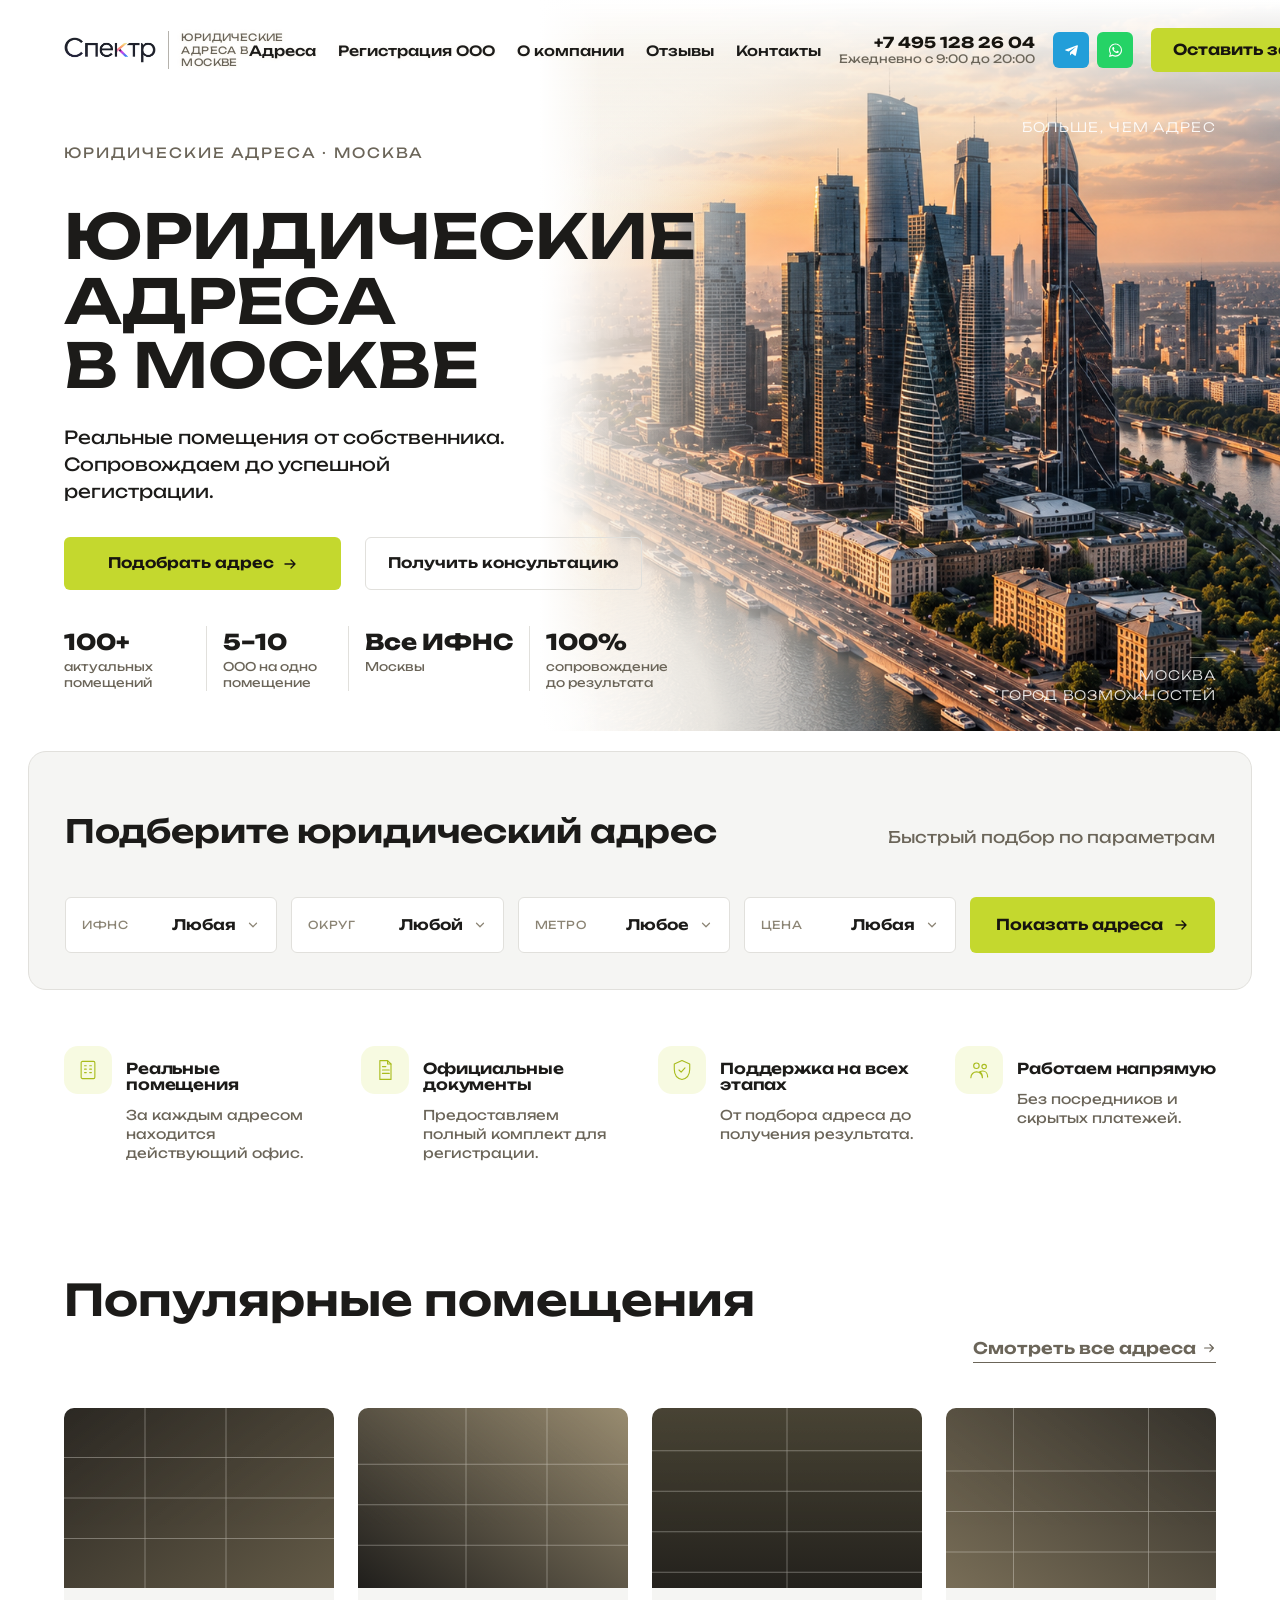
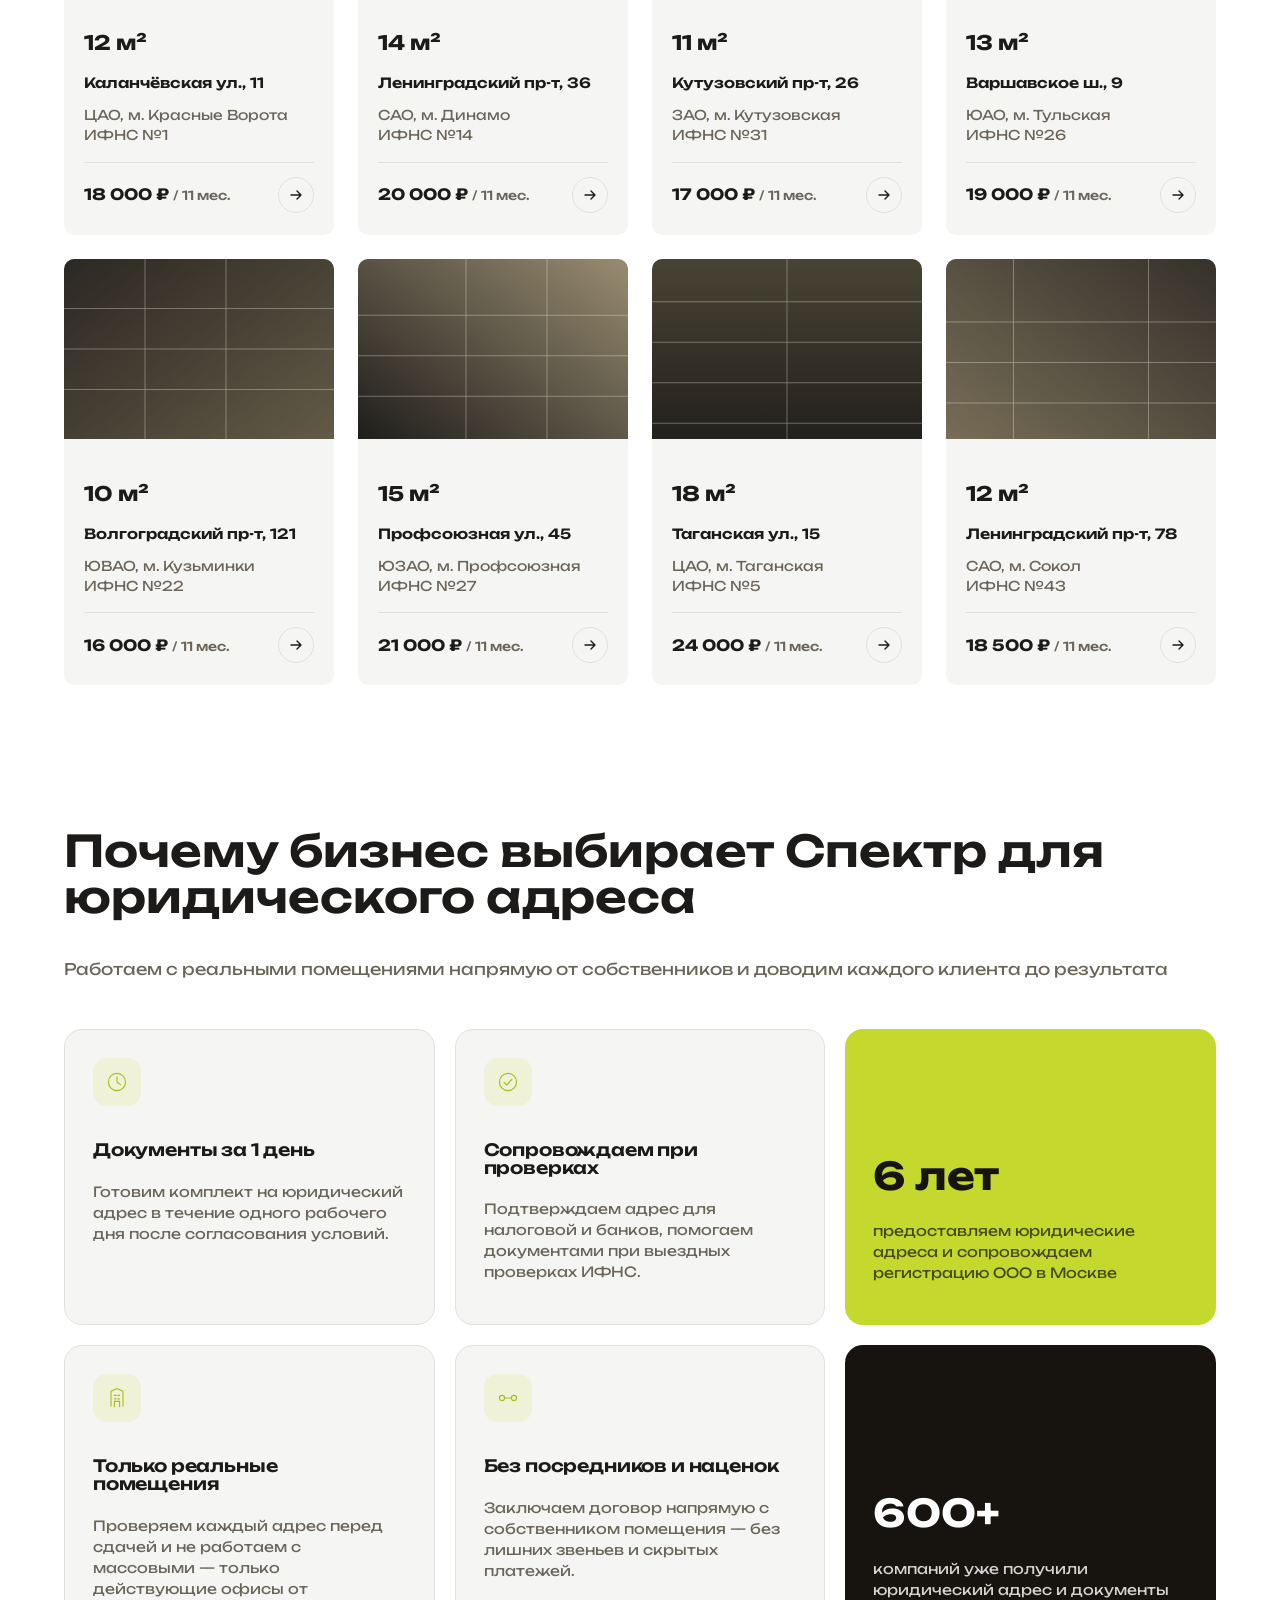
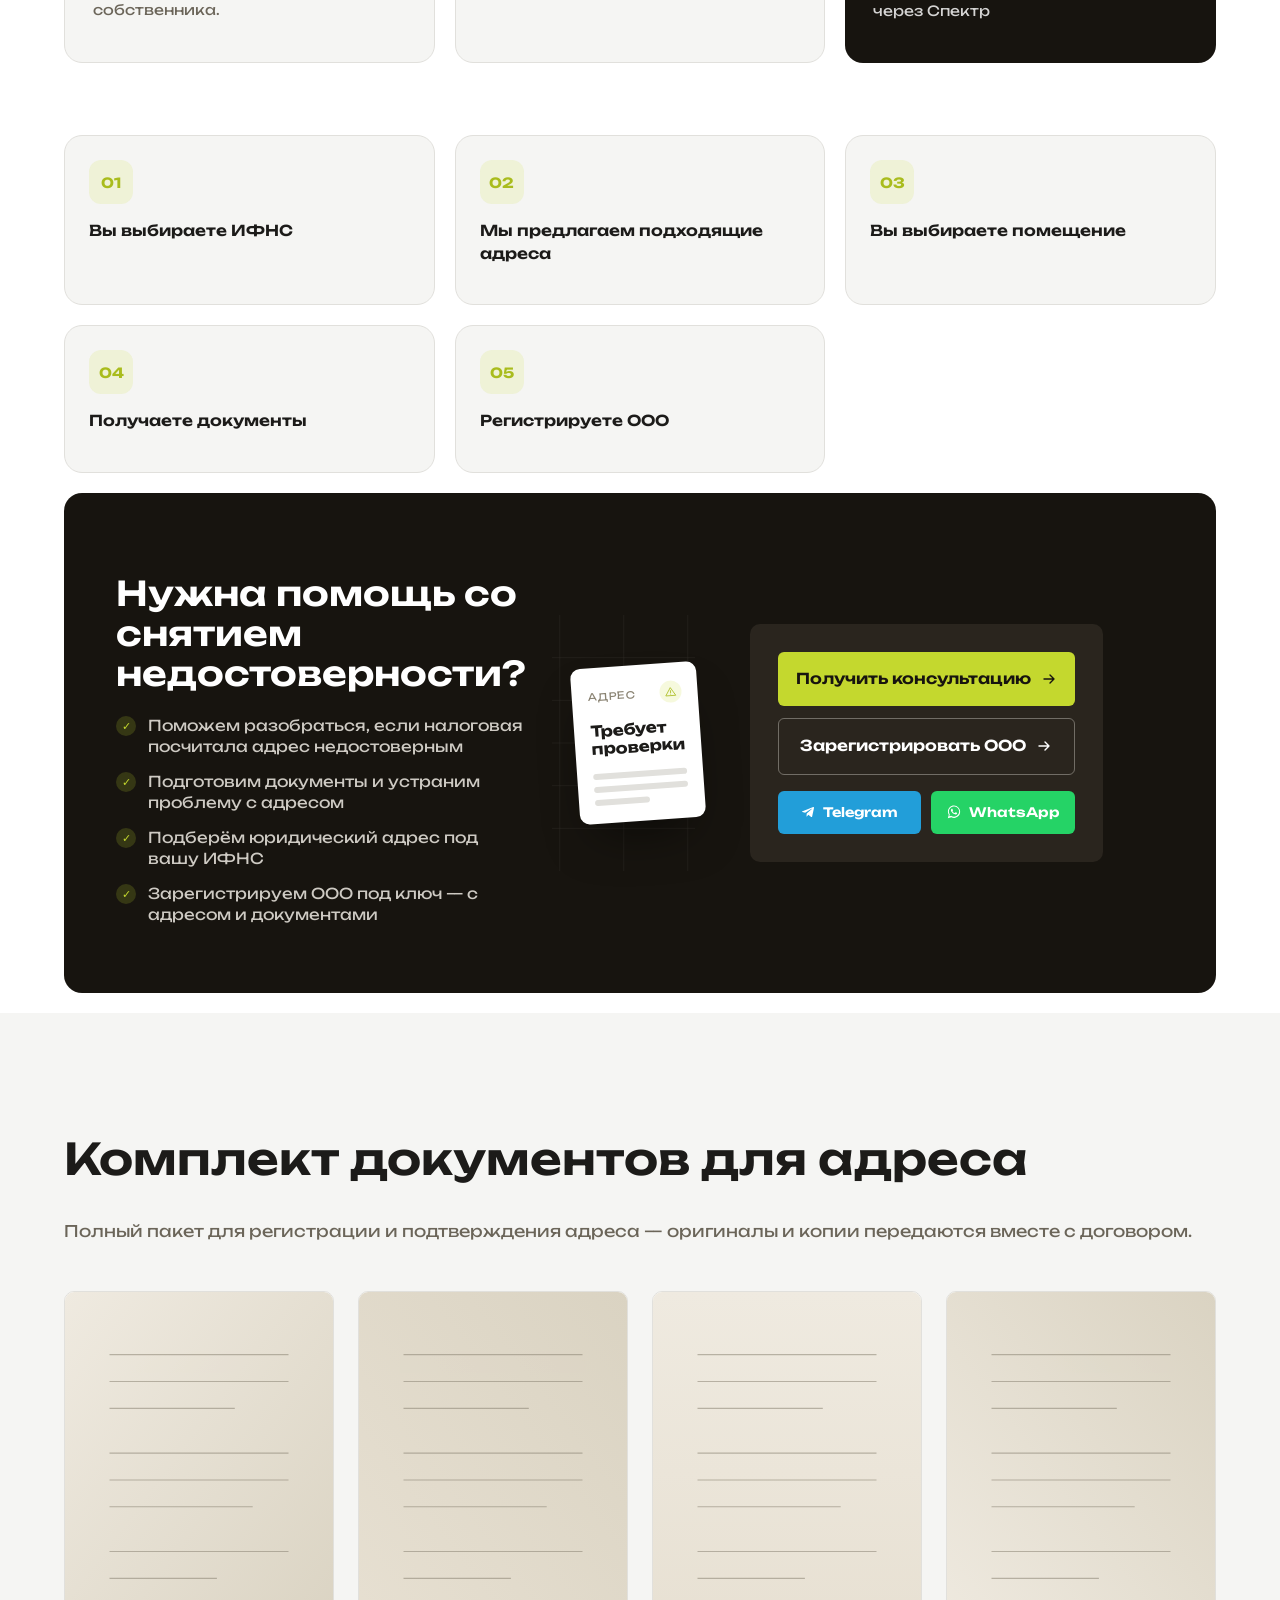
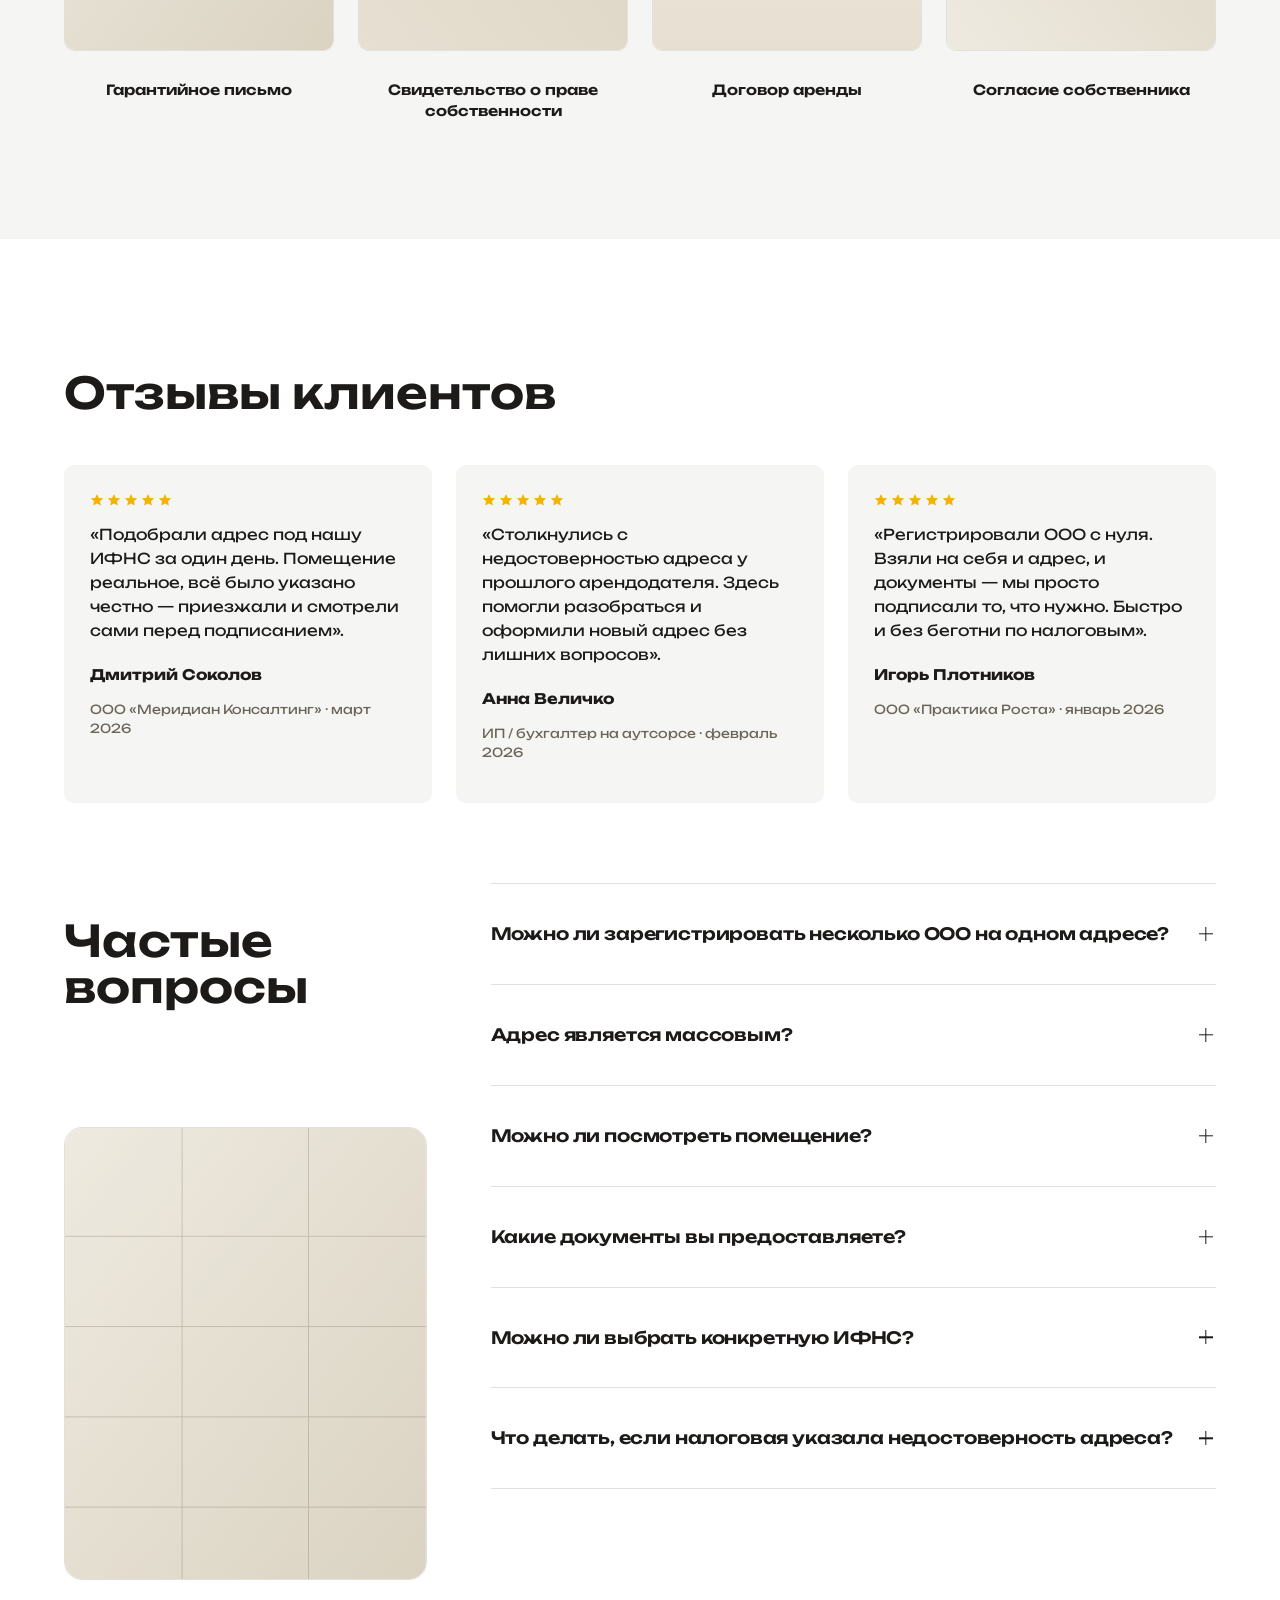
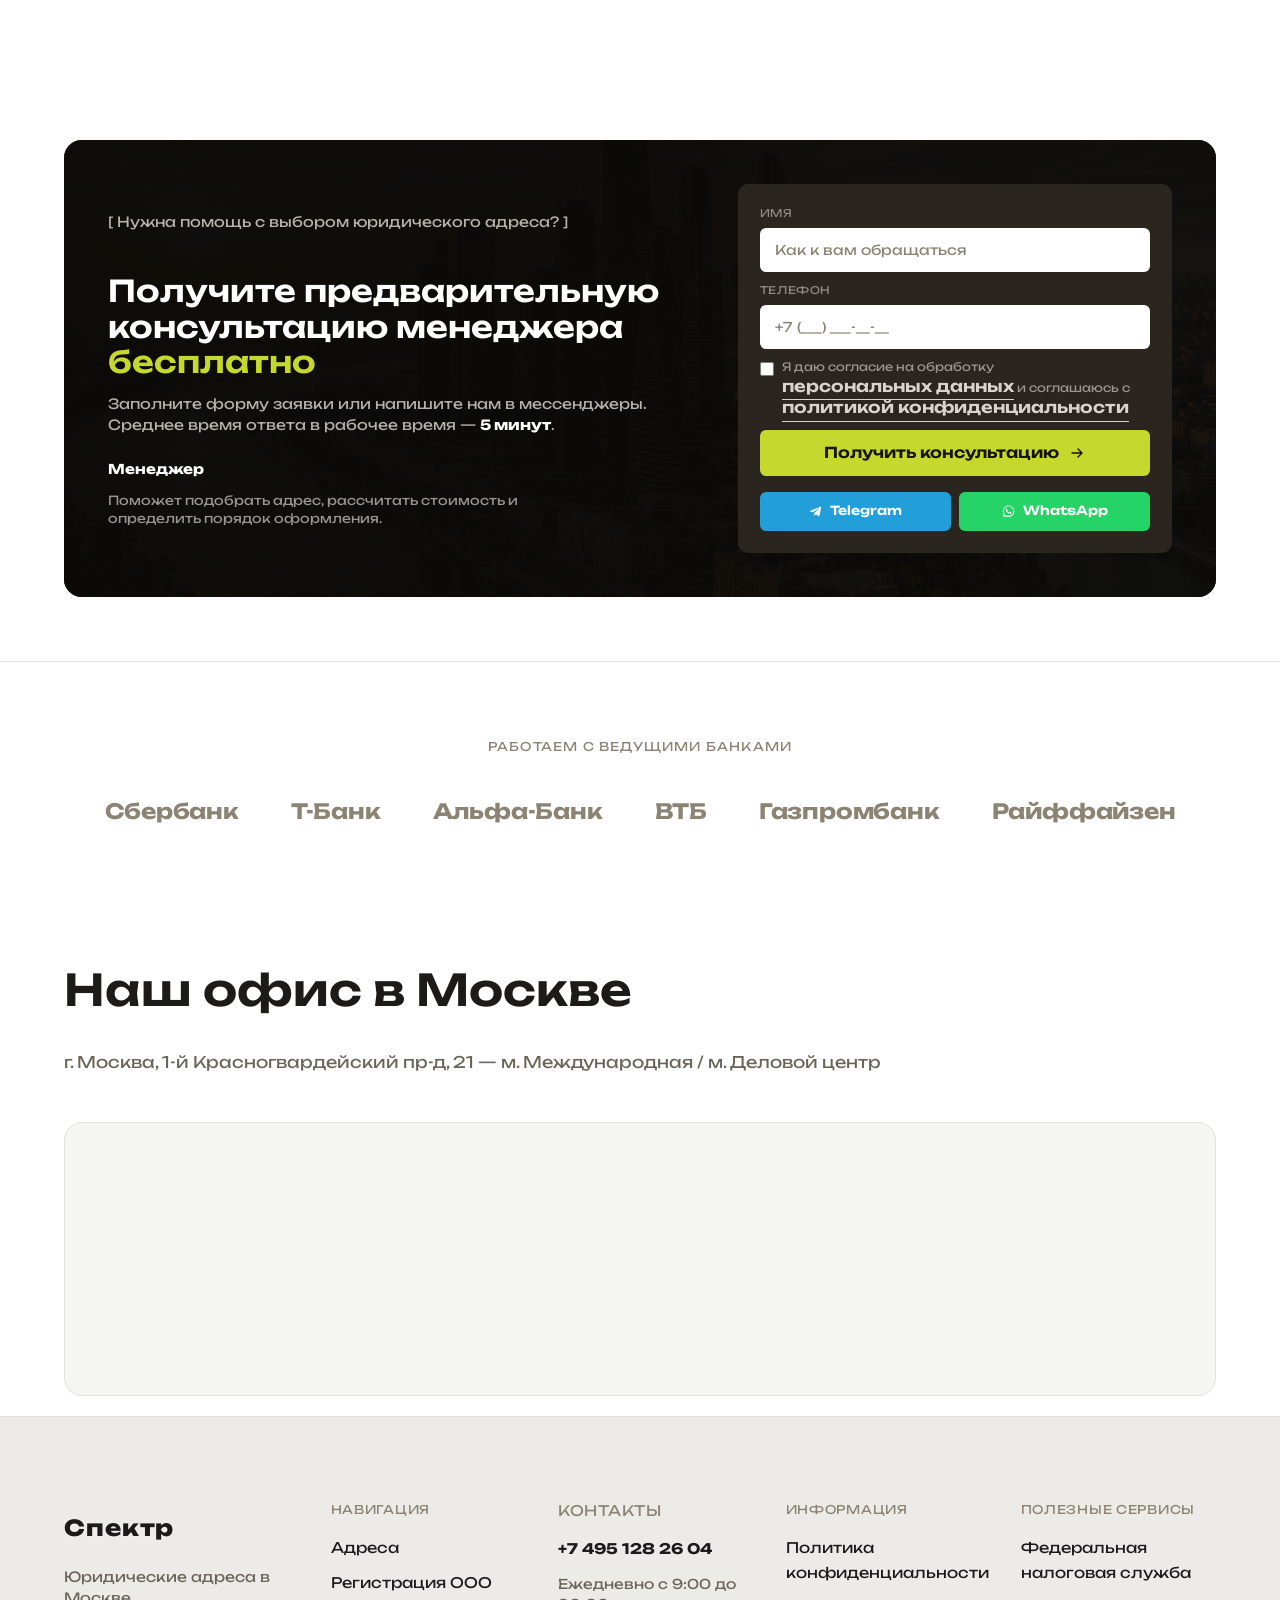
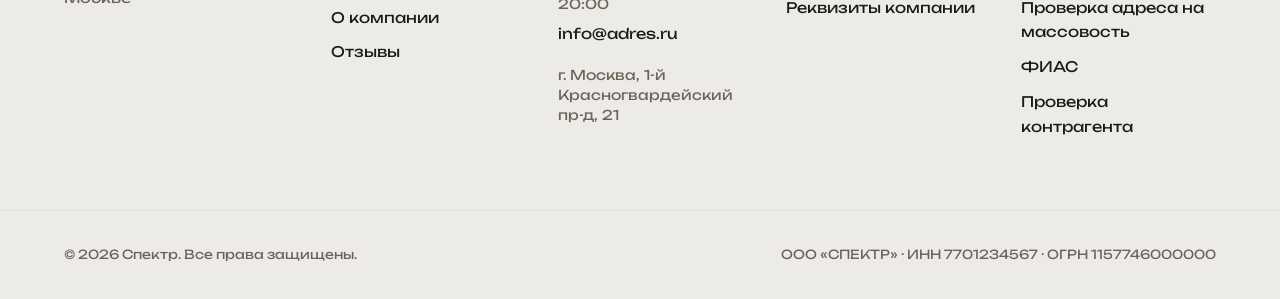
==== commit 3ab4e4b1: "Add an image slot under the FAQ heading Wraps the section-head in a new .faq-head-col column alongsi" ====
--- a/index.html
+++ b/index.html
@@ -1278,9 +1278,31 @@
 
     <section class="faq" id="faq">
         <div class="container faq-grid">
-            <div class="section-head" data-reveal>
-                <p class="section-index">/ 07</p>
-                <h2>Частые вопросы</h2>
+            <div class="faq-head-col">
+                <div class="section-head" data-reveal>
+                    <p class="section-index">/ 07</p>
+                    <h2>Частые вопросы</h2>
+                </div>
+
+                <div class="faq-media" data-reveal>
+                    <svg class="faq-media-grid" viewBox="0 0 400 500" preserveAspectRatio="xMidYMid slice"
+                         role="img" aria-label="Иллюстрация">
+                        <defs>
+                            <linearGradient id="faqg1" x1="0" y1="0" x2="1" y2="1">
+                                <stop offset="0%" stop-color="#EFEAE0"/>
+                                <stop offset="100%" stop-color="#DAD3C2"/>
+                            </linearGradient>
+                        </defs>
+                        <rect width="400" height="500" fill="url(#faqg1)"/>
+                        <g stroke="#8B8474" stroke-width="1" opacity="0.4">
+                            <path d="M0 120h400M0 220h400M0 320h400M0 420h400M130 0v500M270 0v500"/>
+                        </g>
+                    </svg>
+                    <img class="faq-photo js-photo" src="assets/img/faq.jpg"
+                         data-base="assets/img/faq" data-exts="jpg,png,jpeg,webp"
+                         onerror="this.dataset.extIdx=(+(this.dataset.extIdx||0))+1;var e=(this.dataset.exts||'').split(',');if(this.dataset.extIdx<e.length){this.src=this.dataset.base+'.'+e[this.dataset.extIdx]}else{this.classList.add('is-broken')}"
+                         alt="">
+                </div>
             </div>
 
             <div class="faq-list" data-reveal>
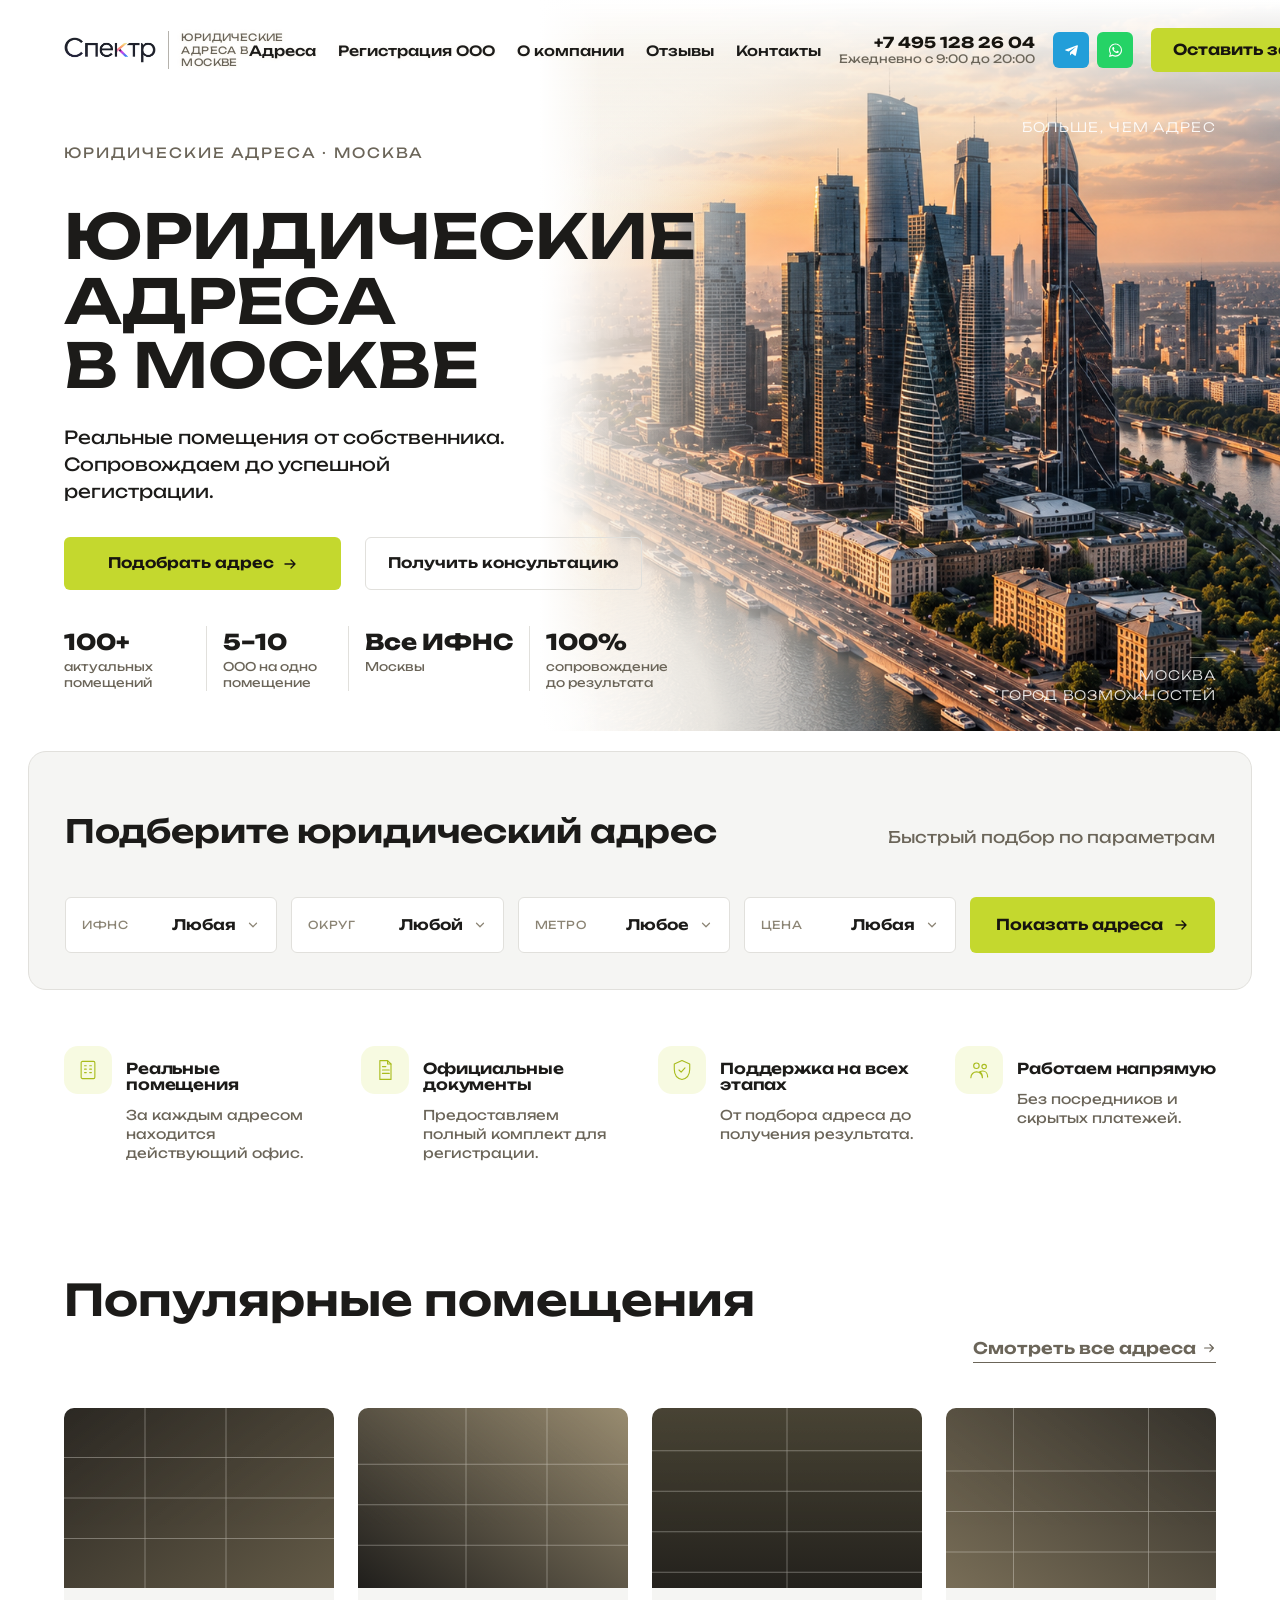
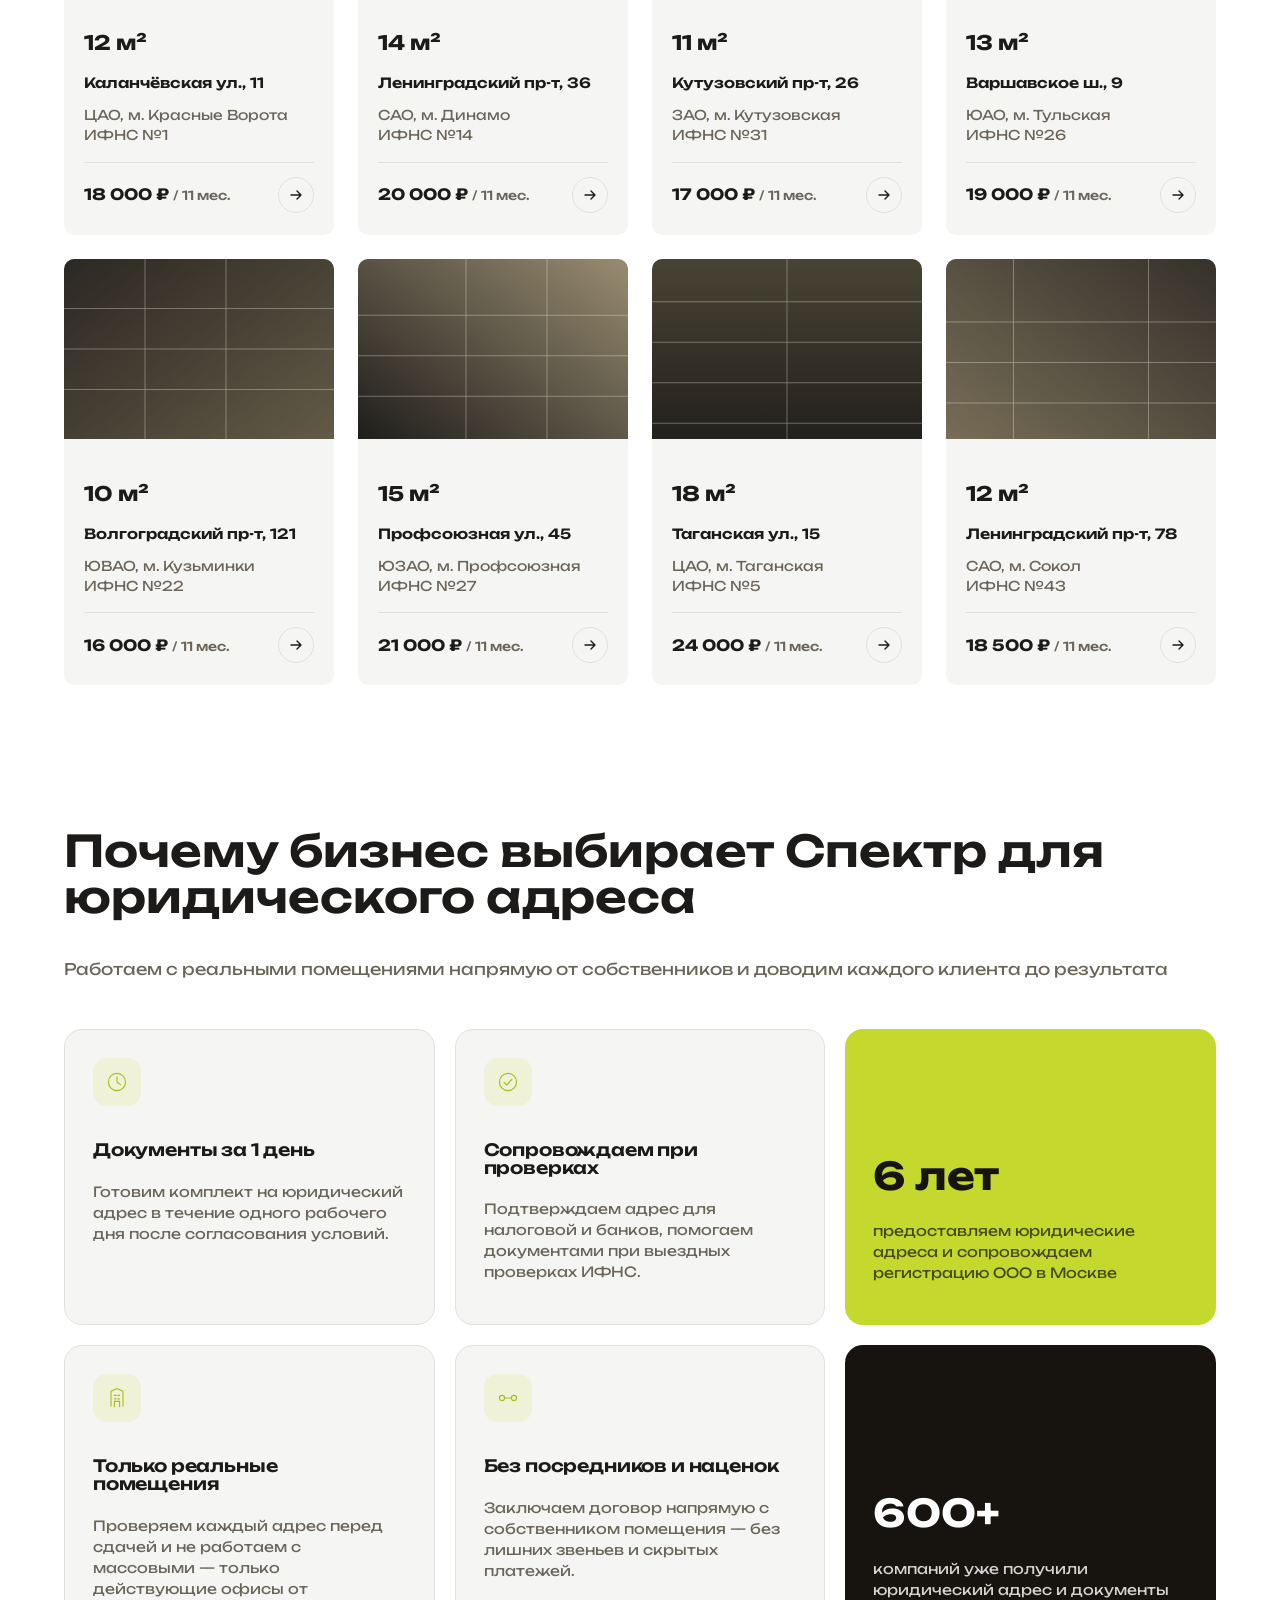
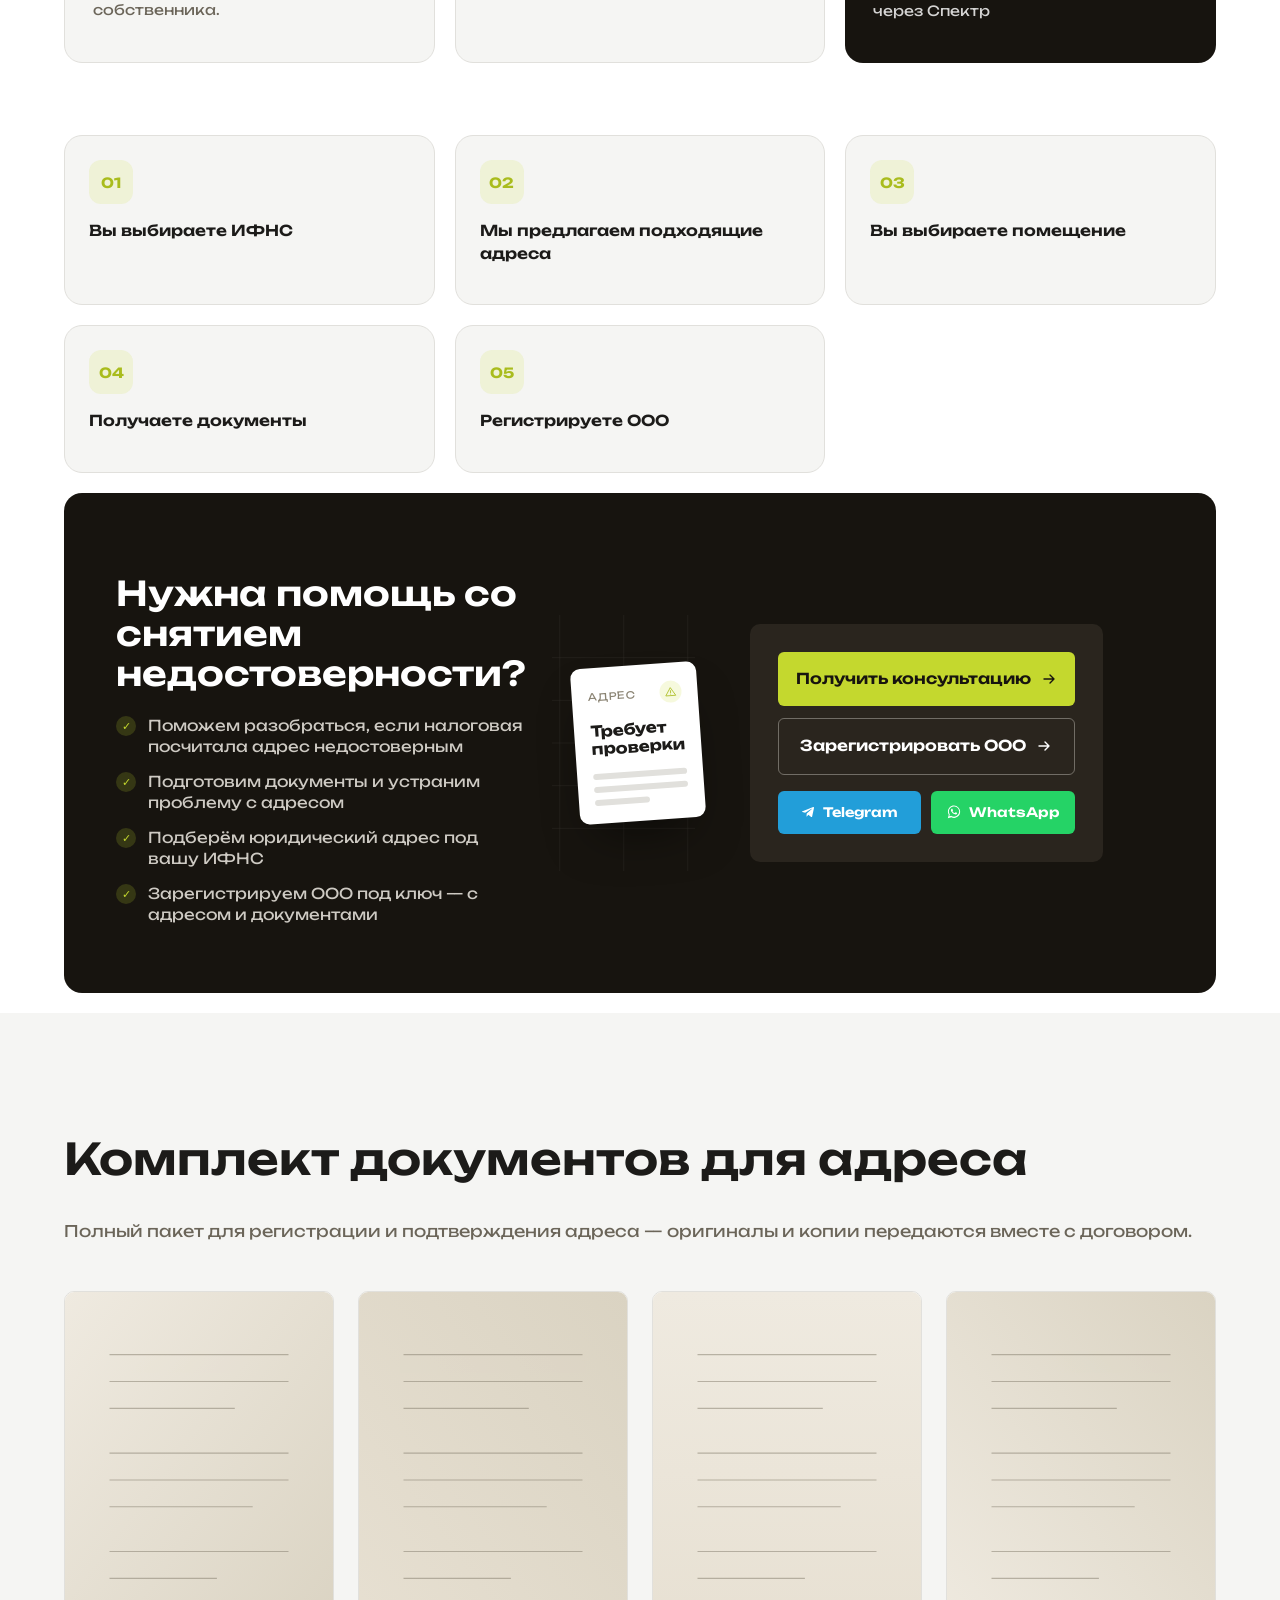
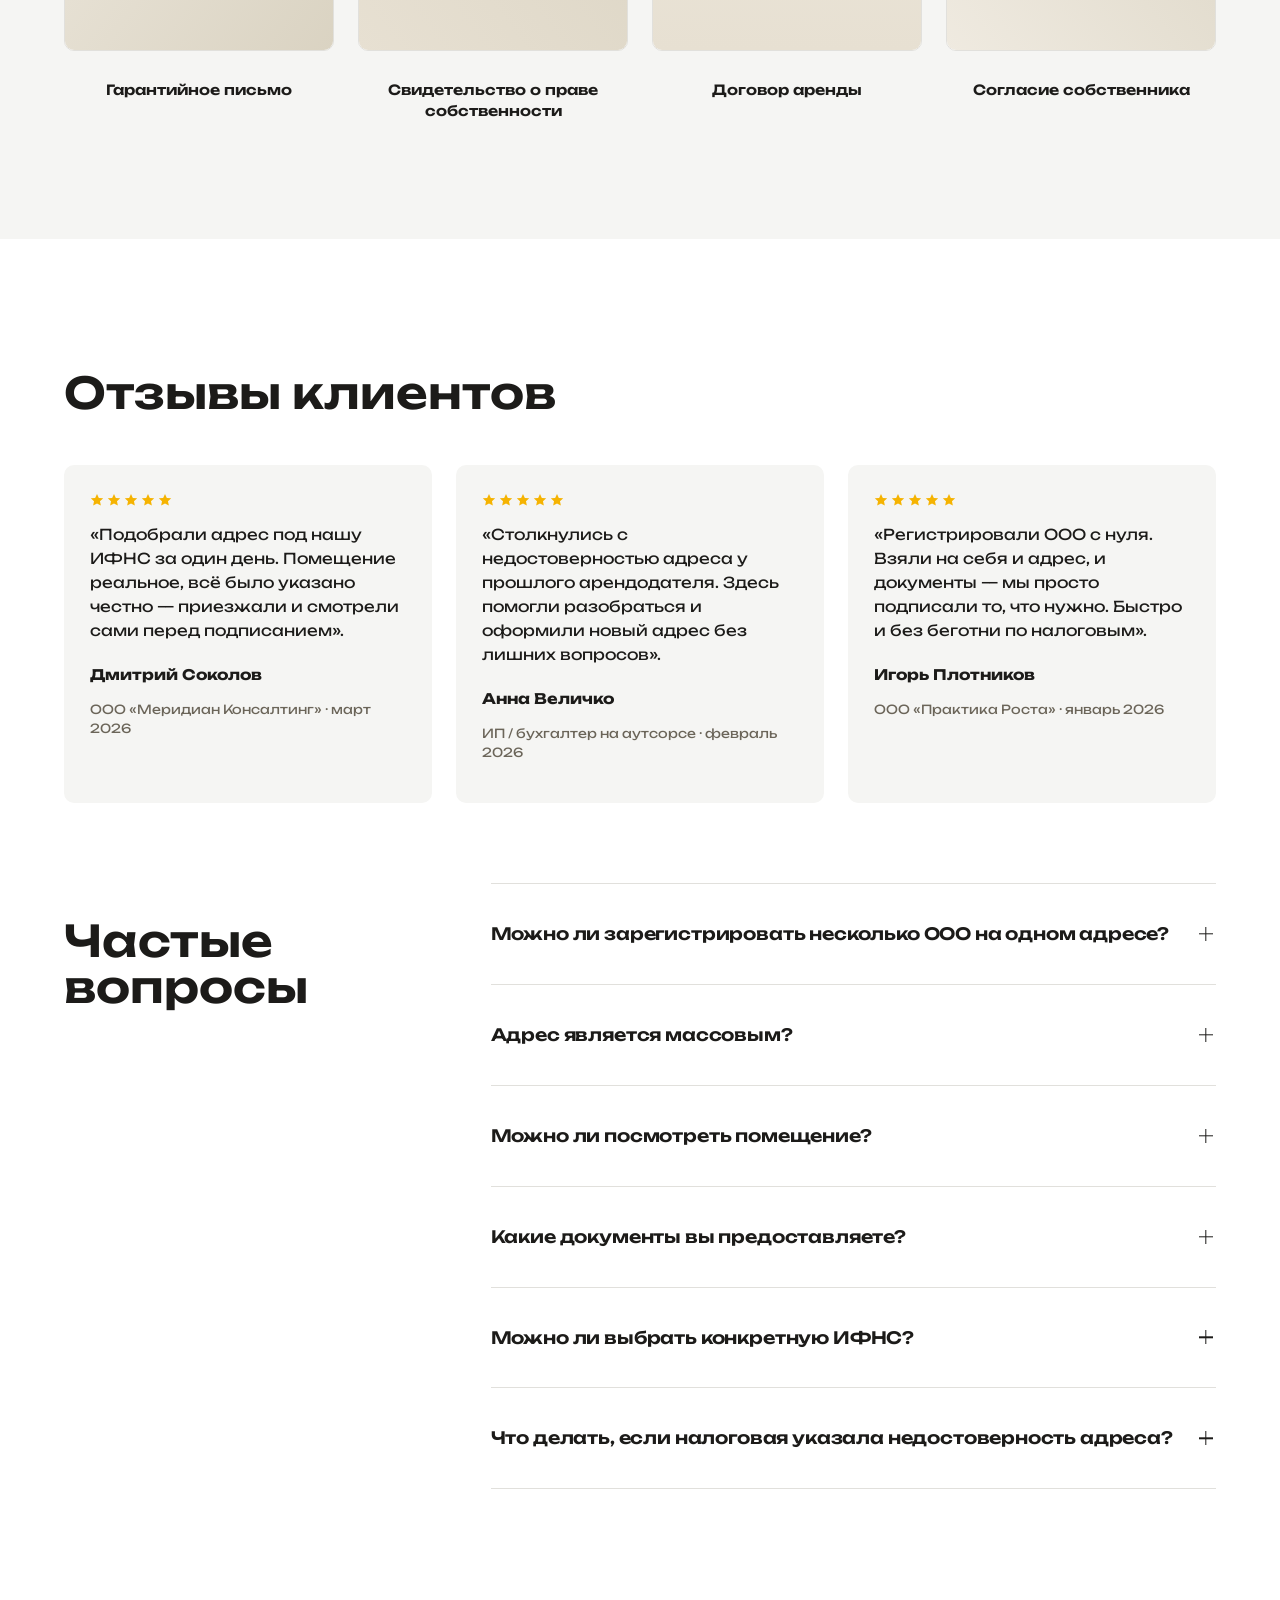
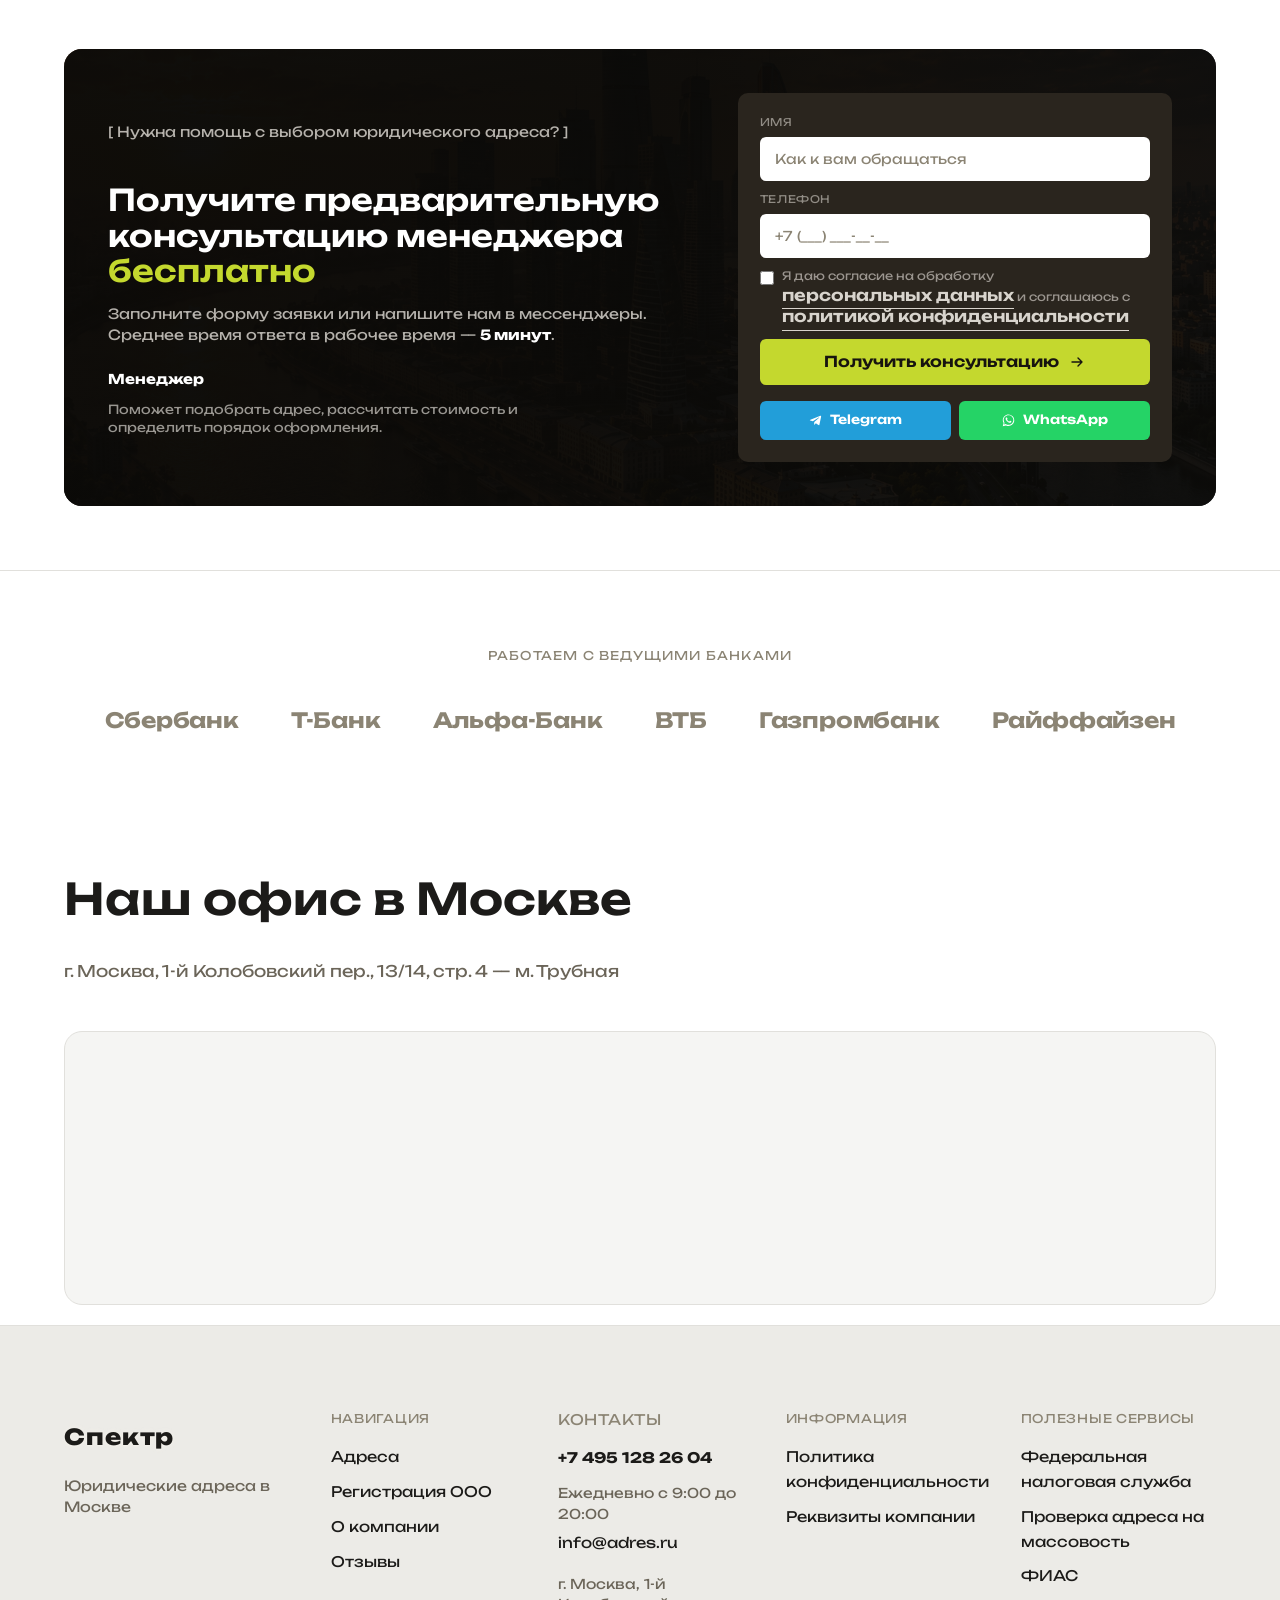
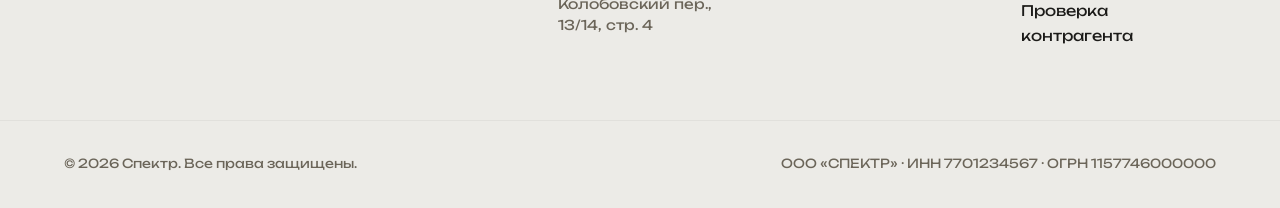
==== commit 4df83760: "Update office address to 1-й Колобовский пер., 13/14, стр. 4 Replaces the old address everywhere it " ====
--- a/index.html
+++ b/index.html
@@ -1511,13 +1511,13 @@
             <div class="section-head" data-reveal>
                 <p class="section-index">/ 08</p>
                 <h2>Наш офис в Москве</h2>
-                <p class="section-note">г. Москва, 1-й Красногвардейский пр-д, 21 — м. Международная / м. Деловой центр</p>
+                <p class="section-note">г. Москва, 1-й Колобовский пер., 13/14, стр. 4 — м. Трубная</p>
             </div>
 
             <div class="office-map-frame-wrap" data-reveal>
                 <iframe class="office-map-frame"
-                        src="https://yandex.ru/map-widget/v1/?ll=37.5367%2C55.7497&z=15&l=map&pt=37.5367,55.7497,pm2rdm"
-                        title="Карта: г. Москва, 1-й Красногвардейский пр-д, 21"
+                        src="https://yandex.ru/map-widget/v1/?ll=37.617779%2C55.768633&z=16&l=map&pt=37.617779,55.768633,pm2rdm"
+                        title="Карта: г. Москва, 1-й Колобовский пер., 13/14, стр. 4"
                         loading="lazy" referrerpolicy="no-referrer-when-downgrade"></iframe>
             </div>
         </div>
@@ -1546,7 +1546,7 @@
             <a class="footer-phone" href="tel:+74951282604">+7 495 128 26 04</a>
             <p class="footer-hours">Ежедневно с 9:00 до 20:00</p>
             <a class="footer-email" href="mailto:info@adres.ru">info@adres.ru</a>
-            <p class="footer-address">г. Москва, 1-й Красногвардейский пр-д, 21</p>
+            <p class="footer-address">г. Москва, 1-й Колобовский пер., 13/14, стр. 4</p>
         </div>
 
         <div class="footer-col">
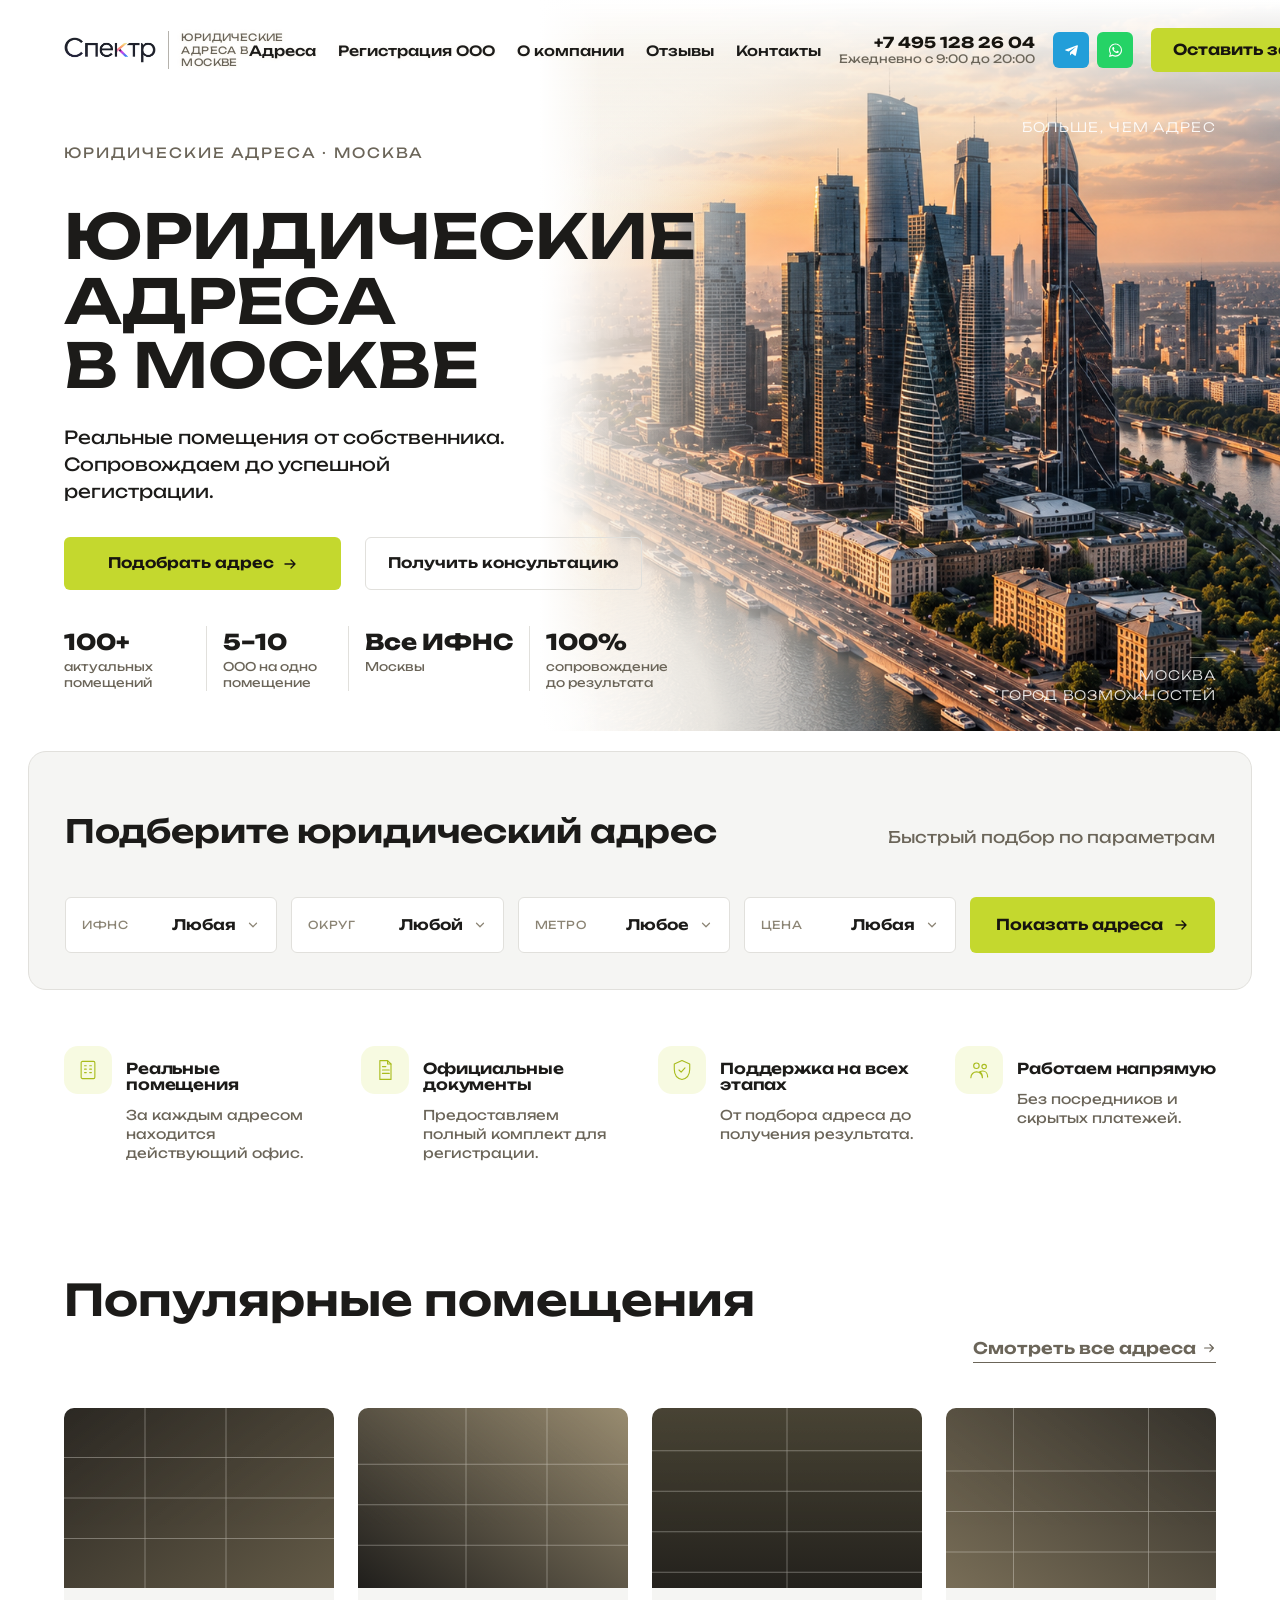
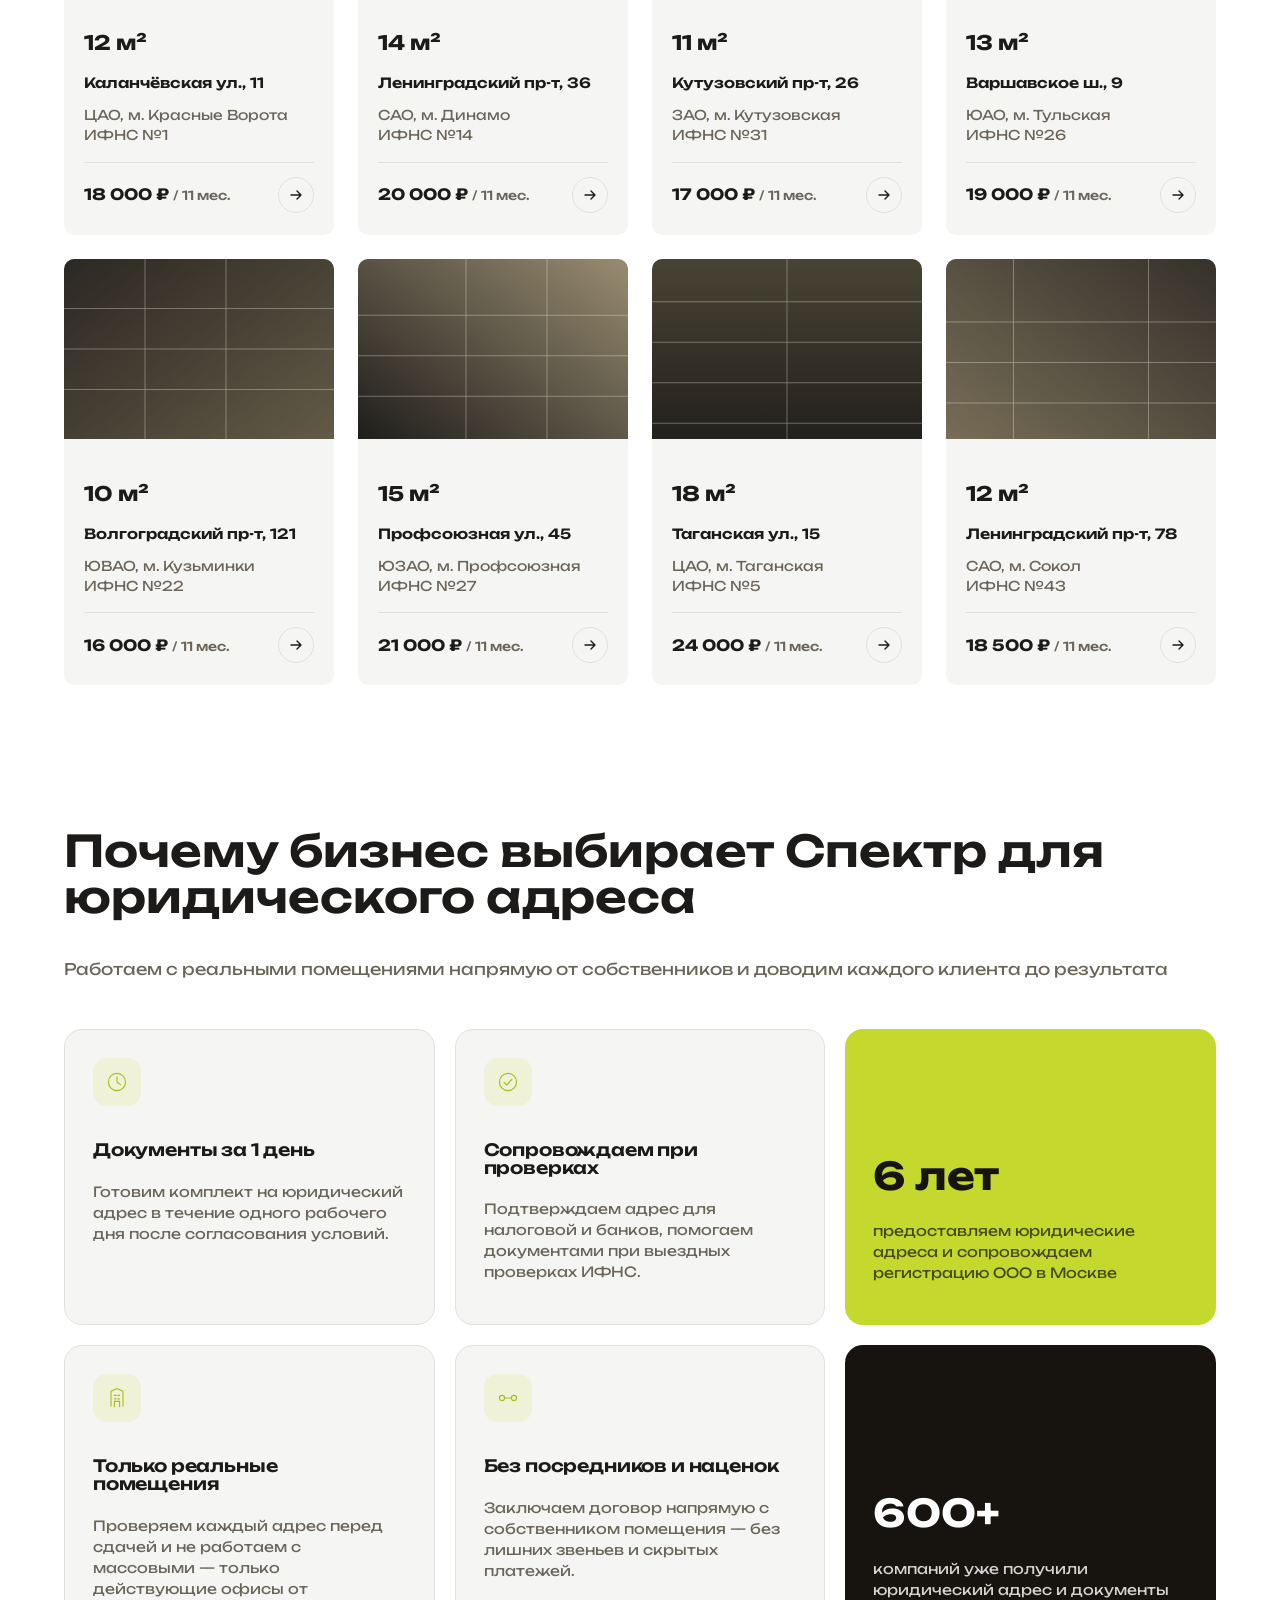
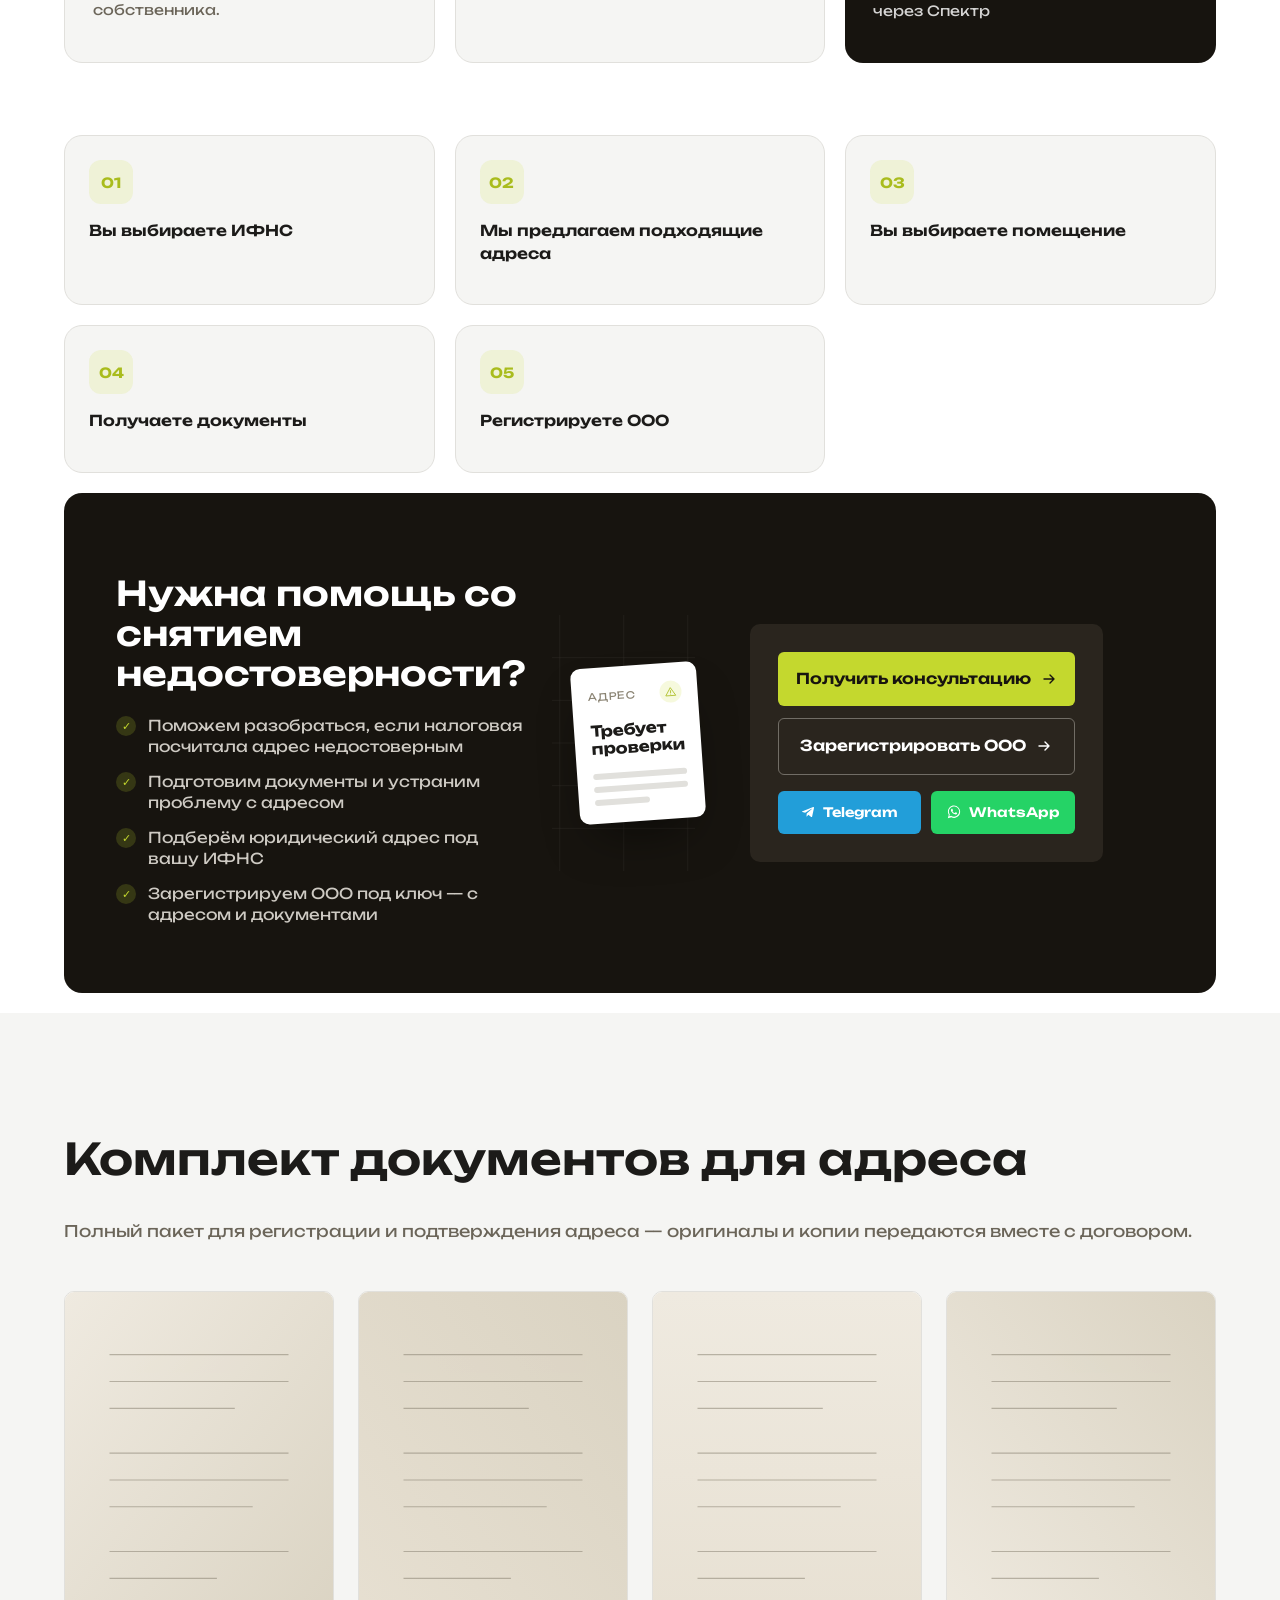
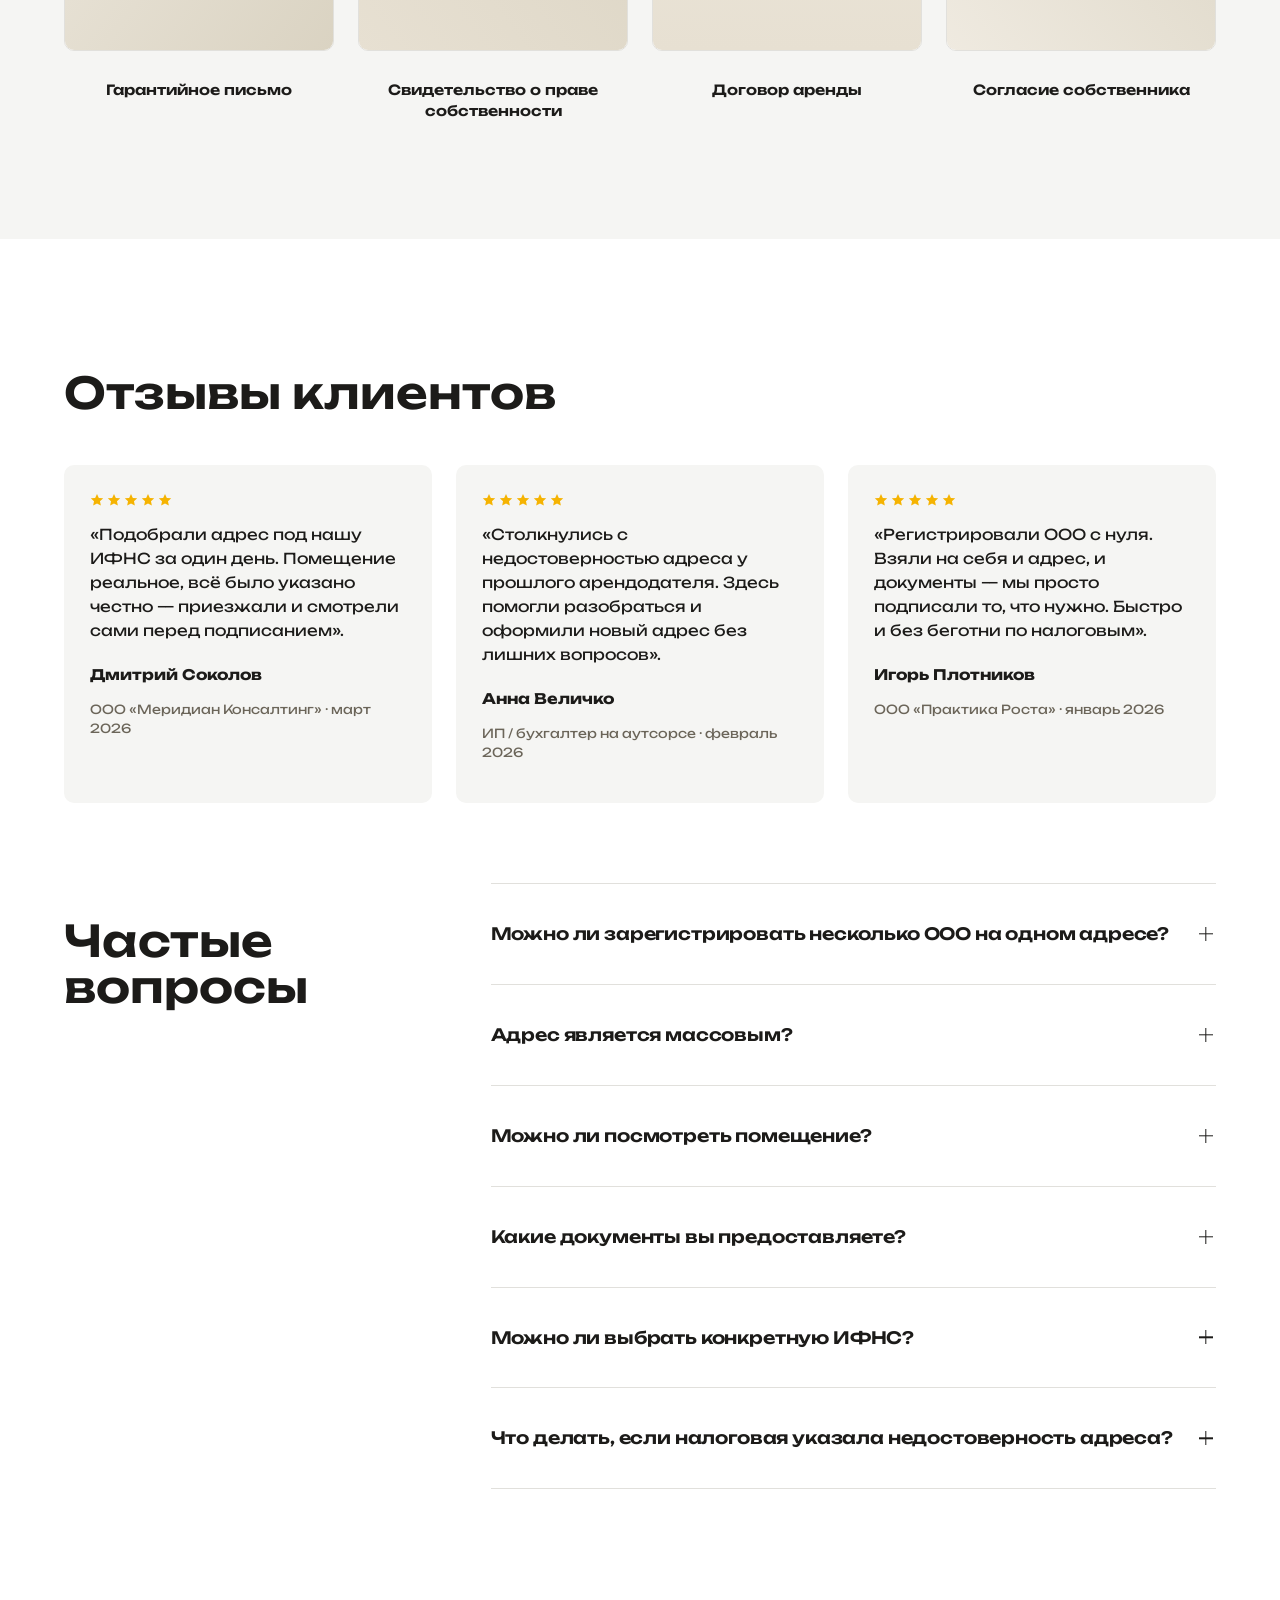
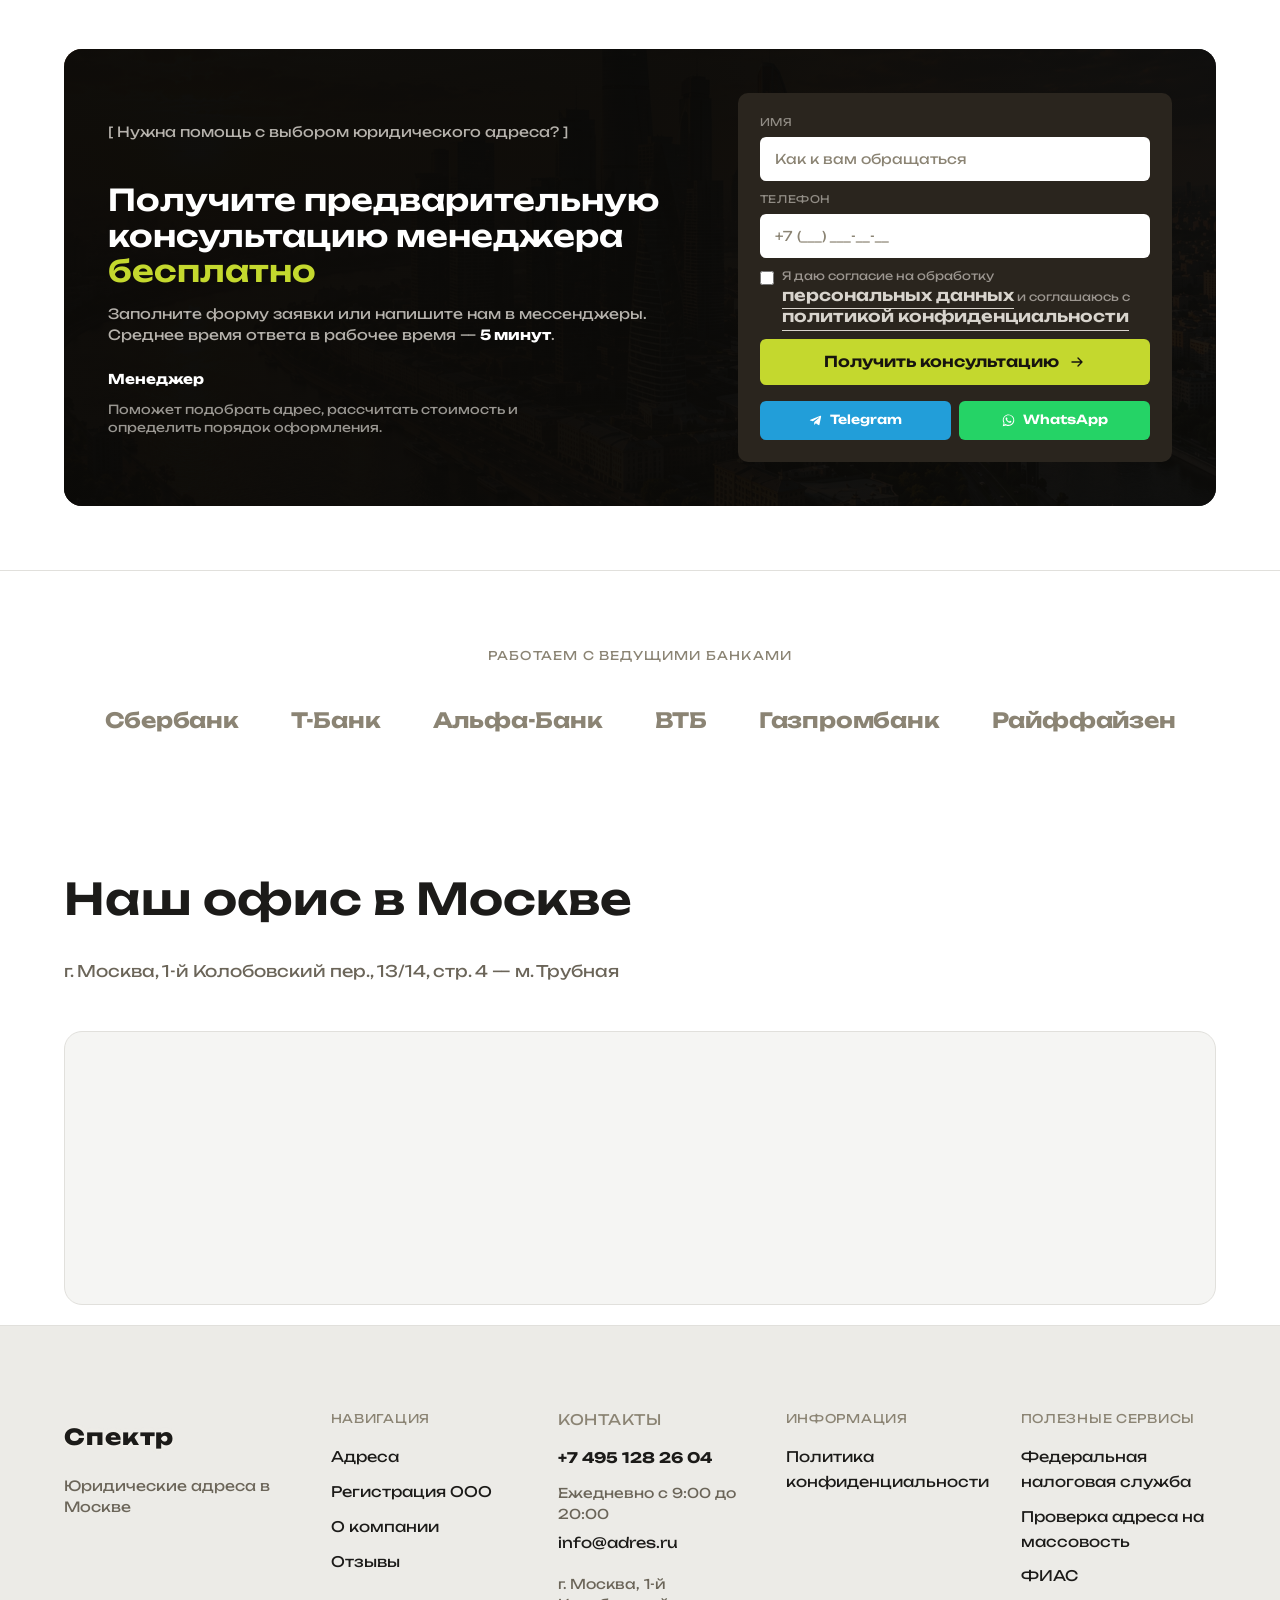
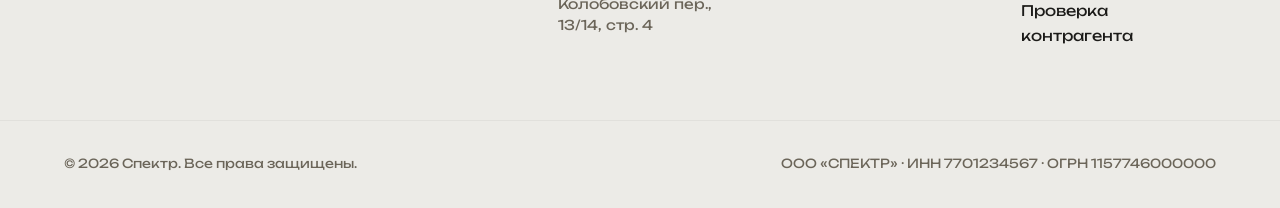
==== commit 02b4f699: "Remove "Реквизиты компании" link from the footer on all pages Co-Authored-By: Claude Sonnet 5 <norep" ====
--- a/index.html
+++ b/index.html
@@ -1553,7 +1553,6 @@
             <p class="footer-col-title">Информация</p>
             <ul>
                 <li><a href="#">Политика конфиденциальности</a></li>
-                <li><a href="#">Реквизиты компании</a></li>
             </ul>
         </div>
 
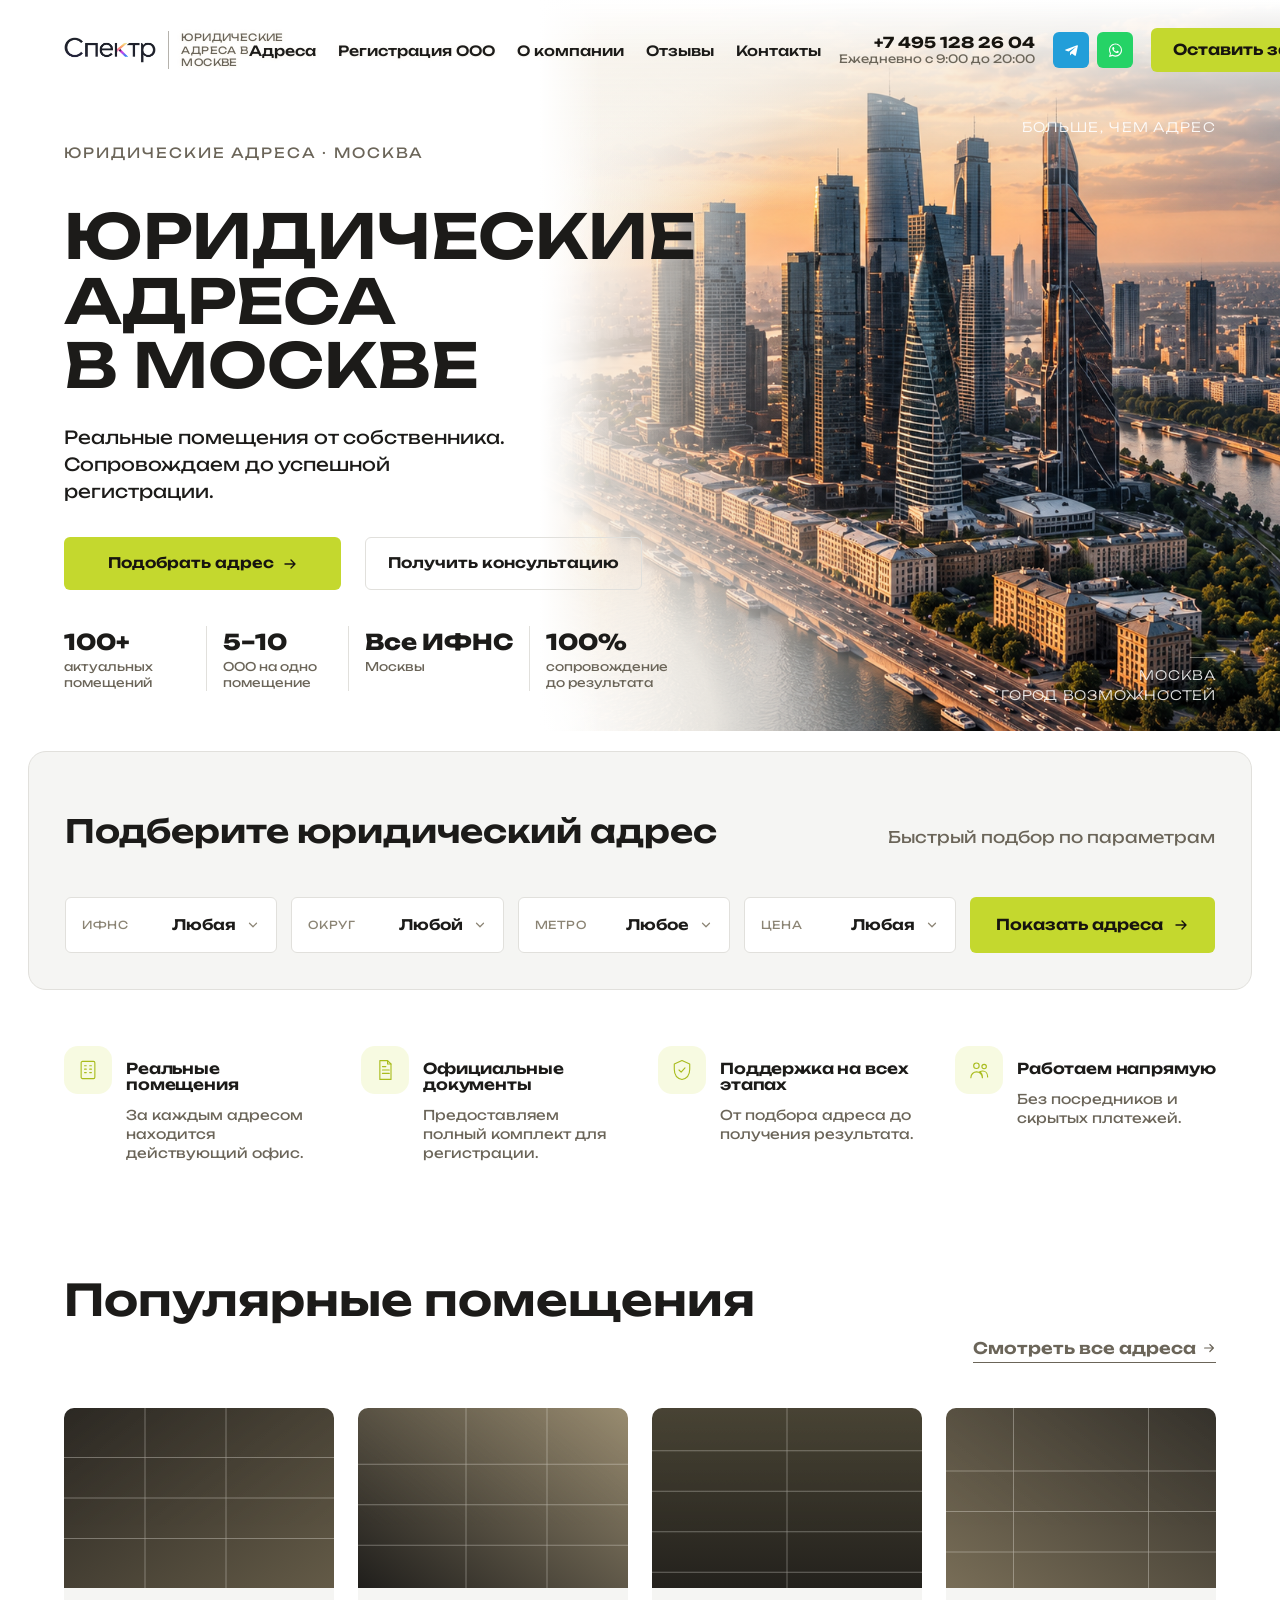
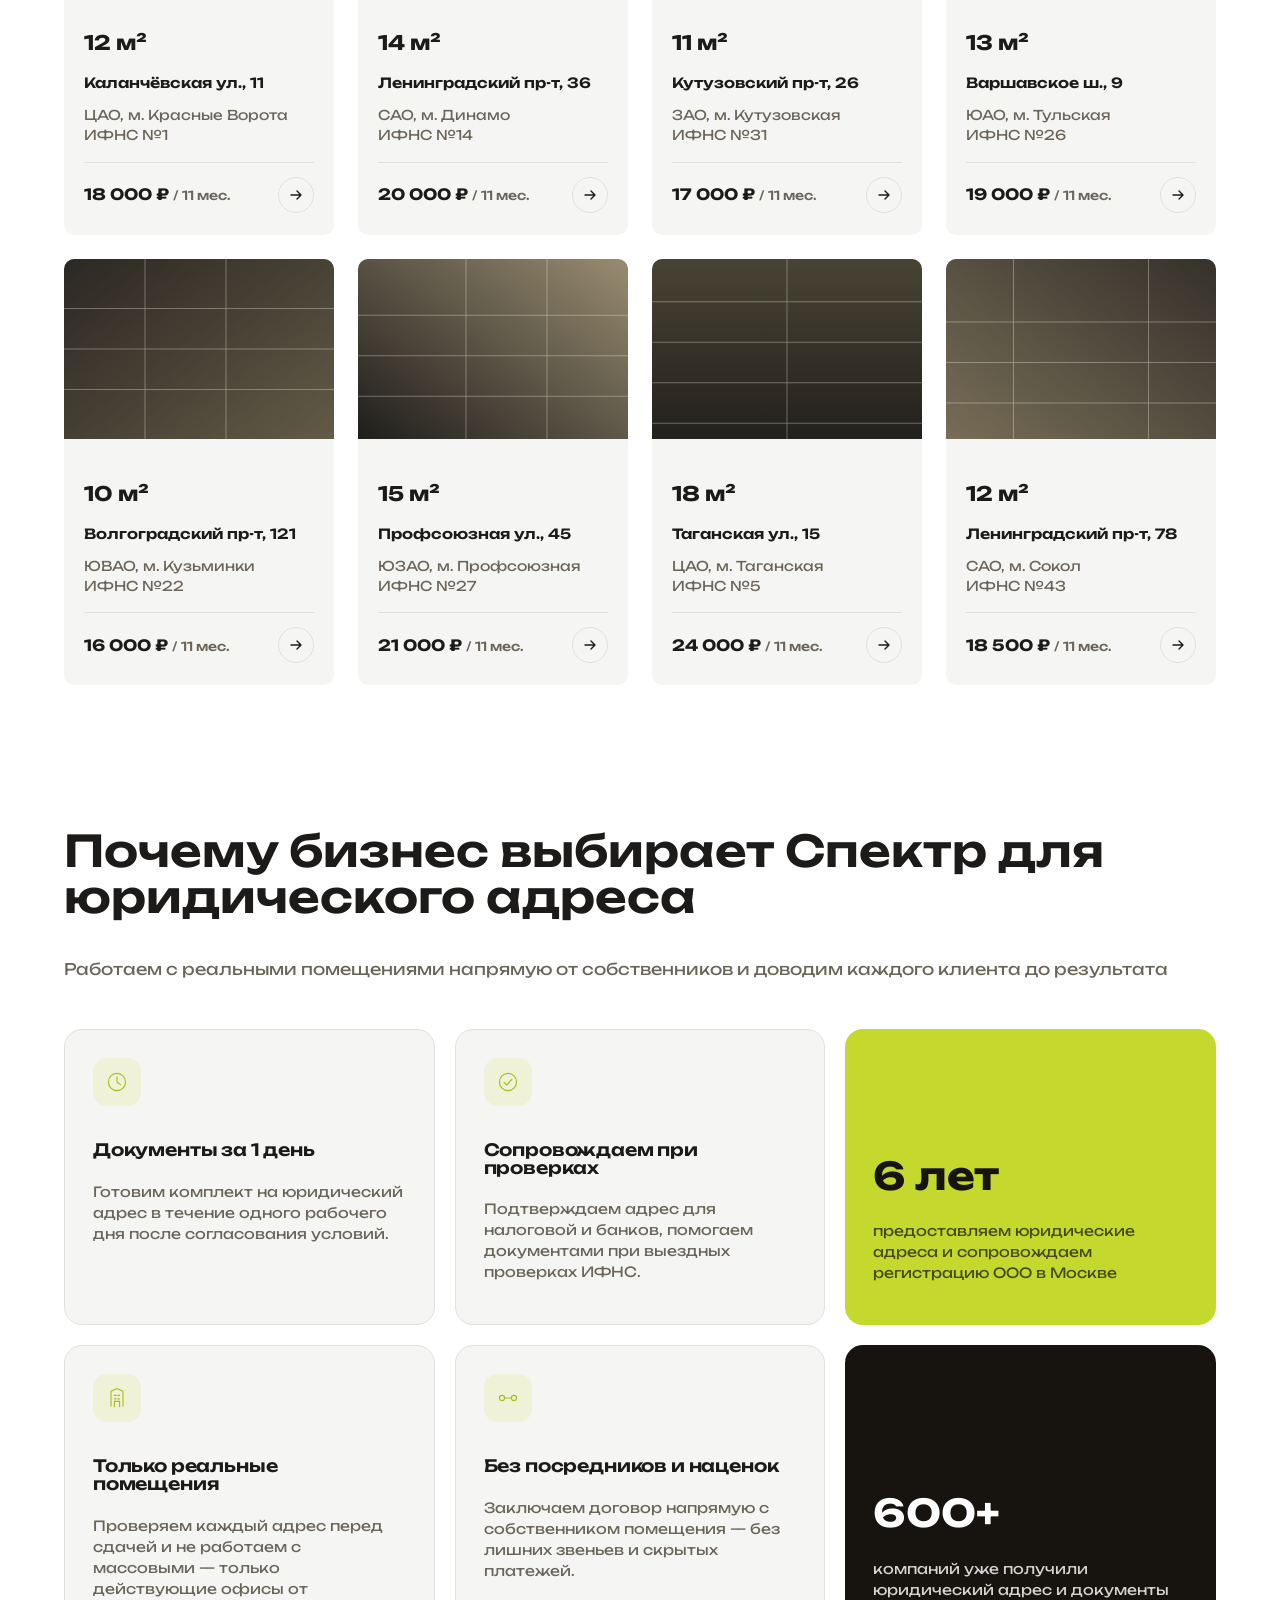
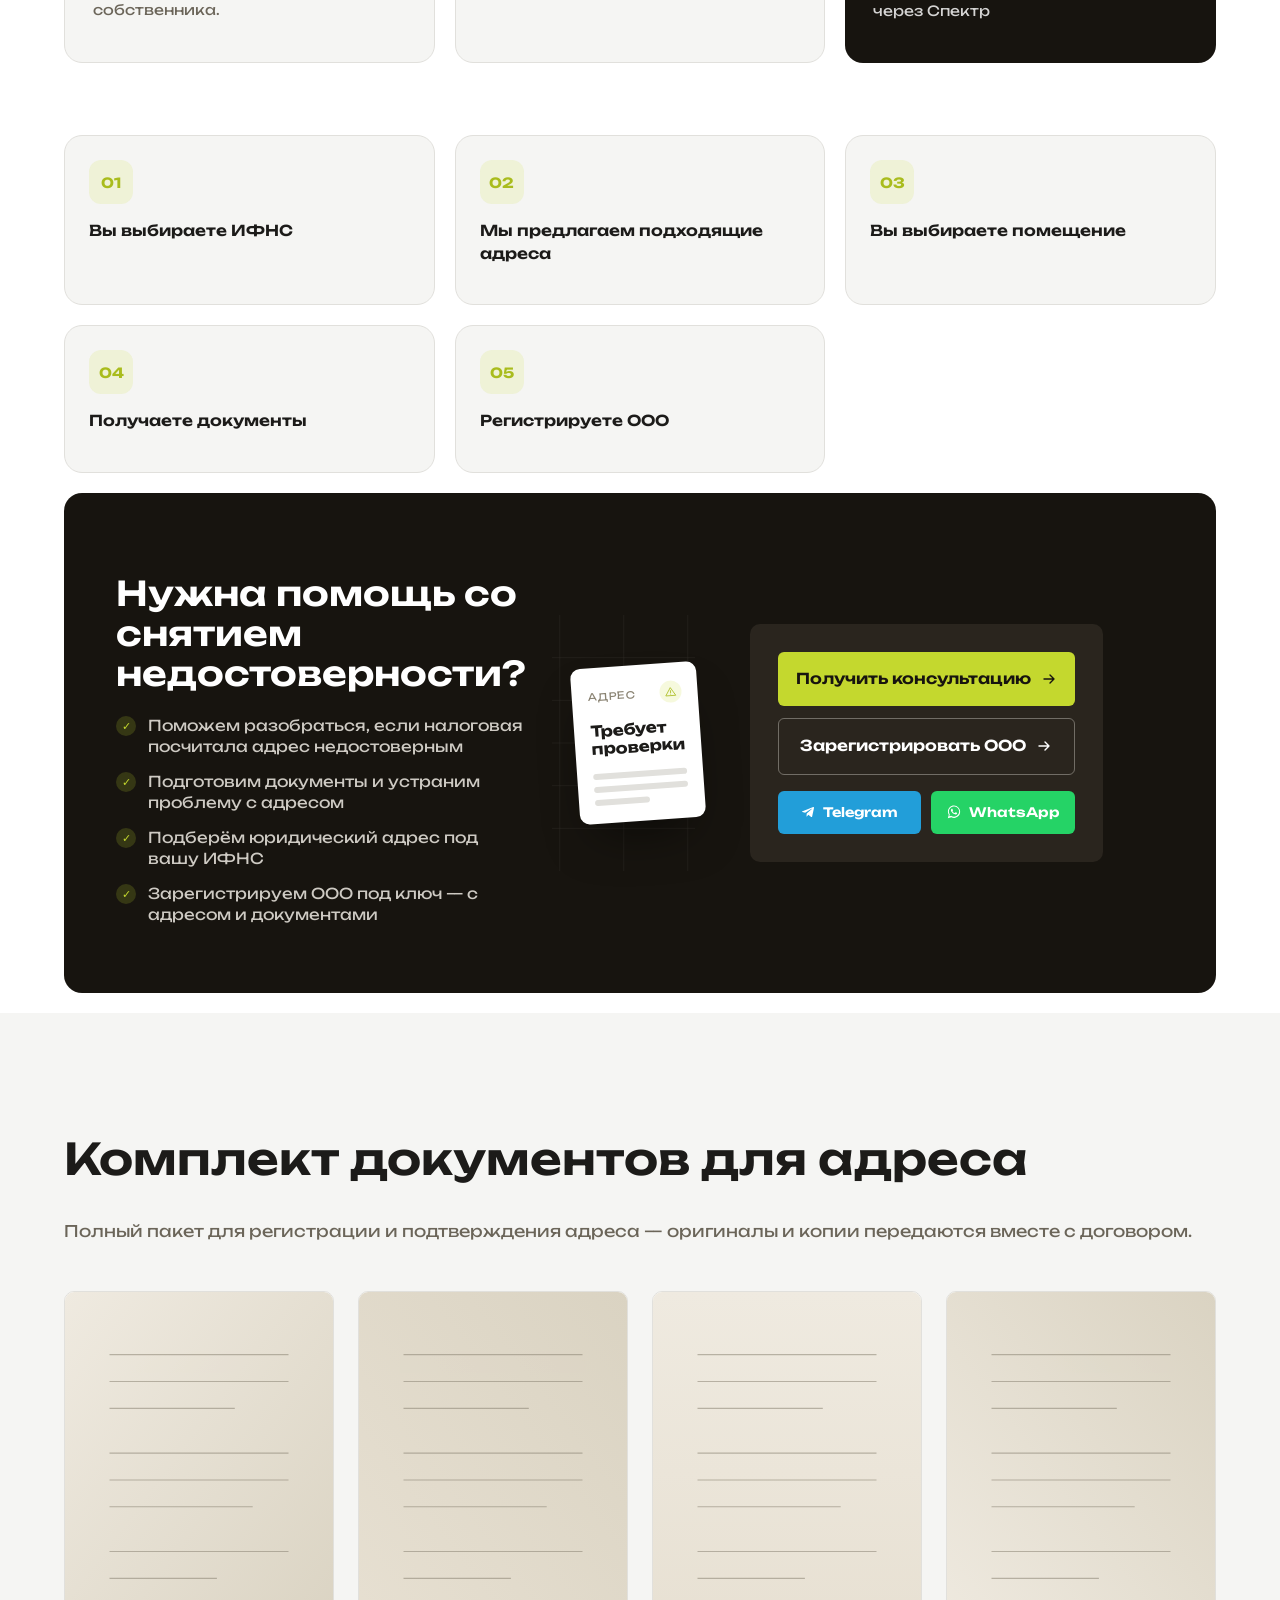
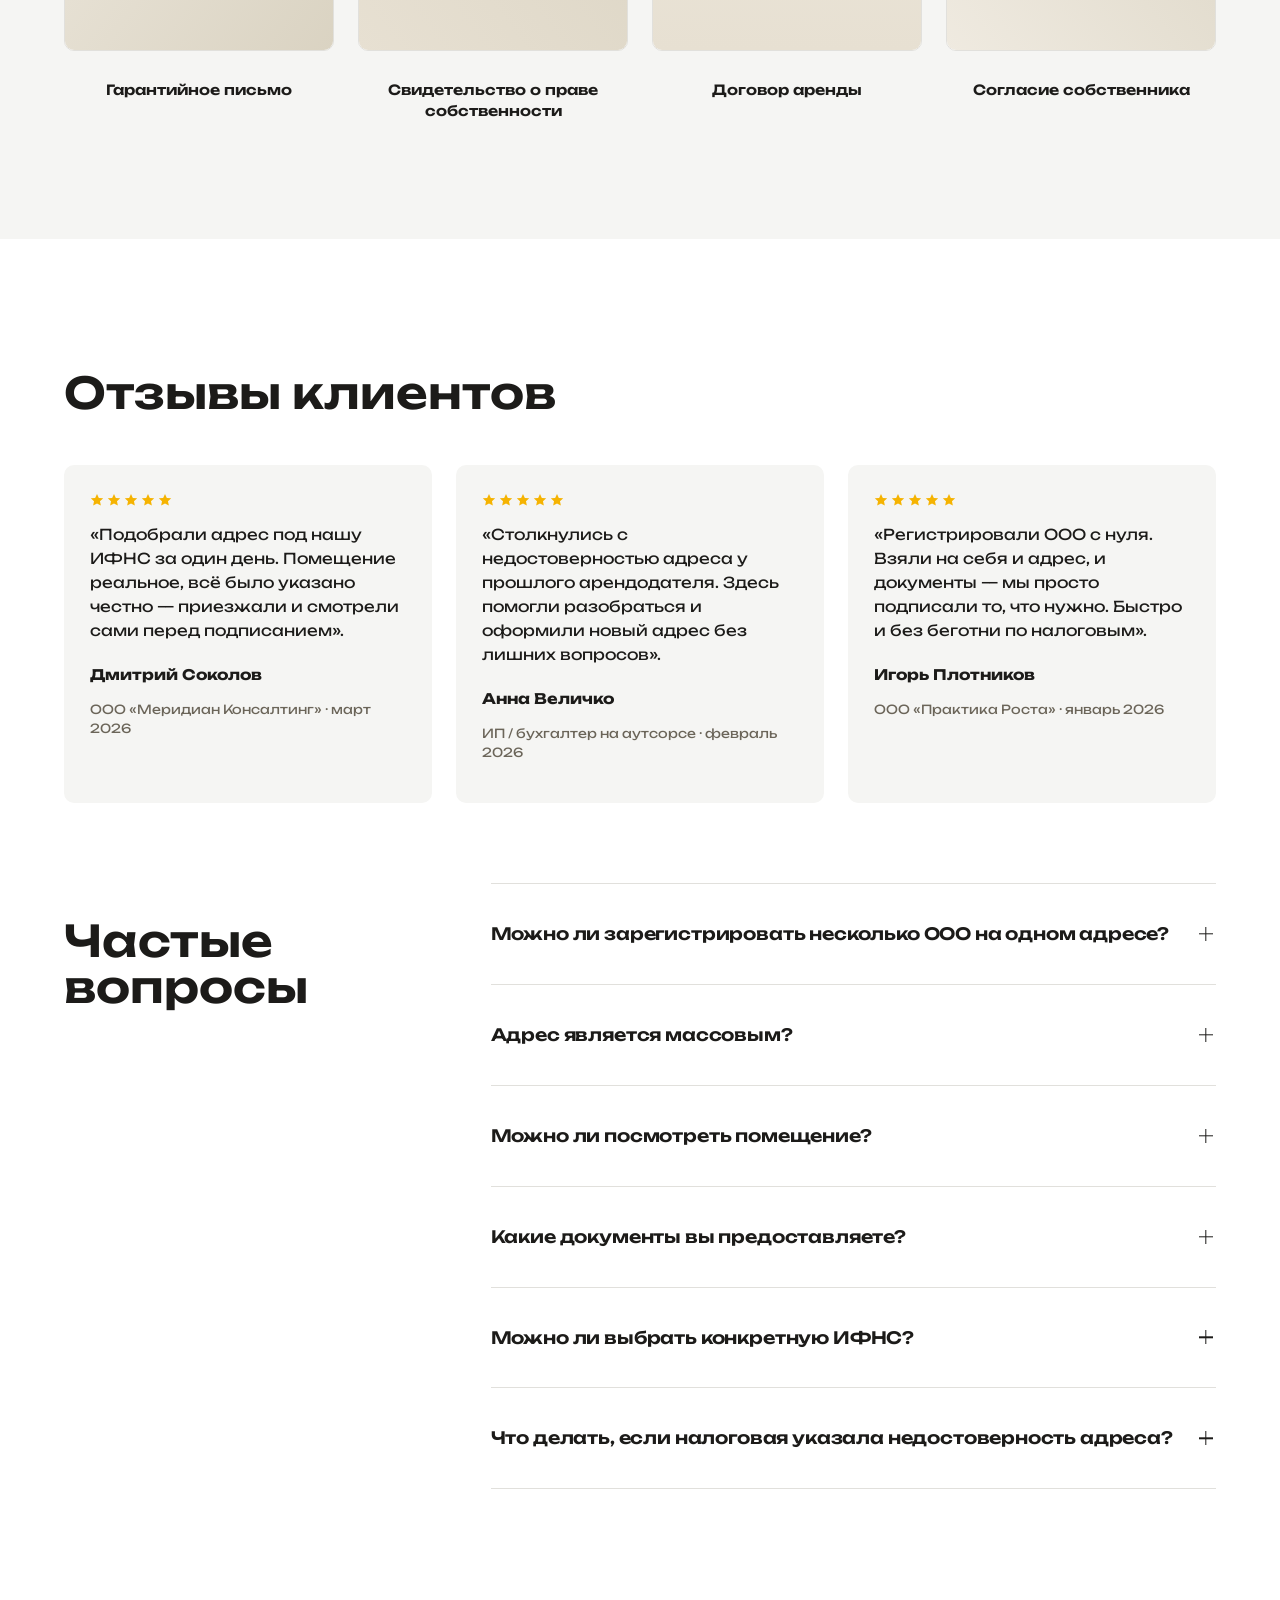
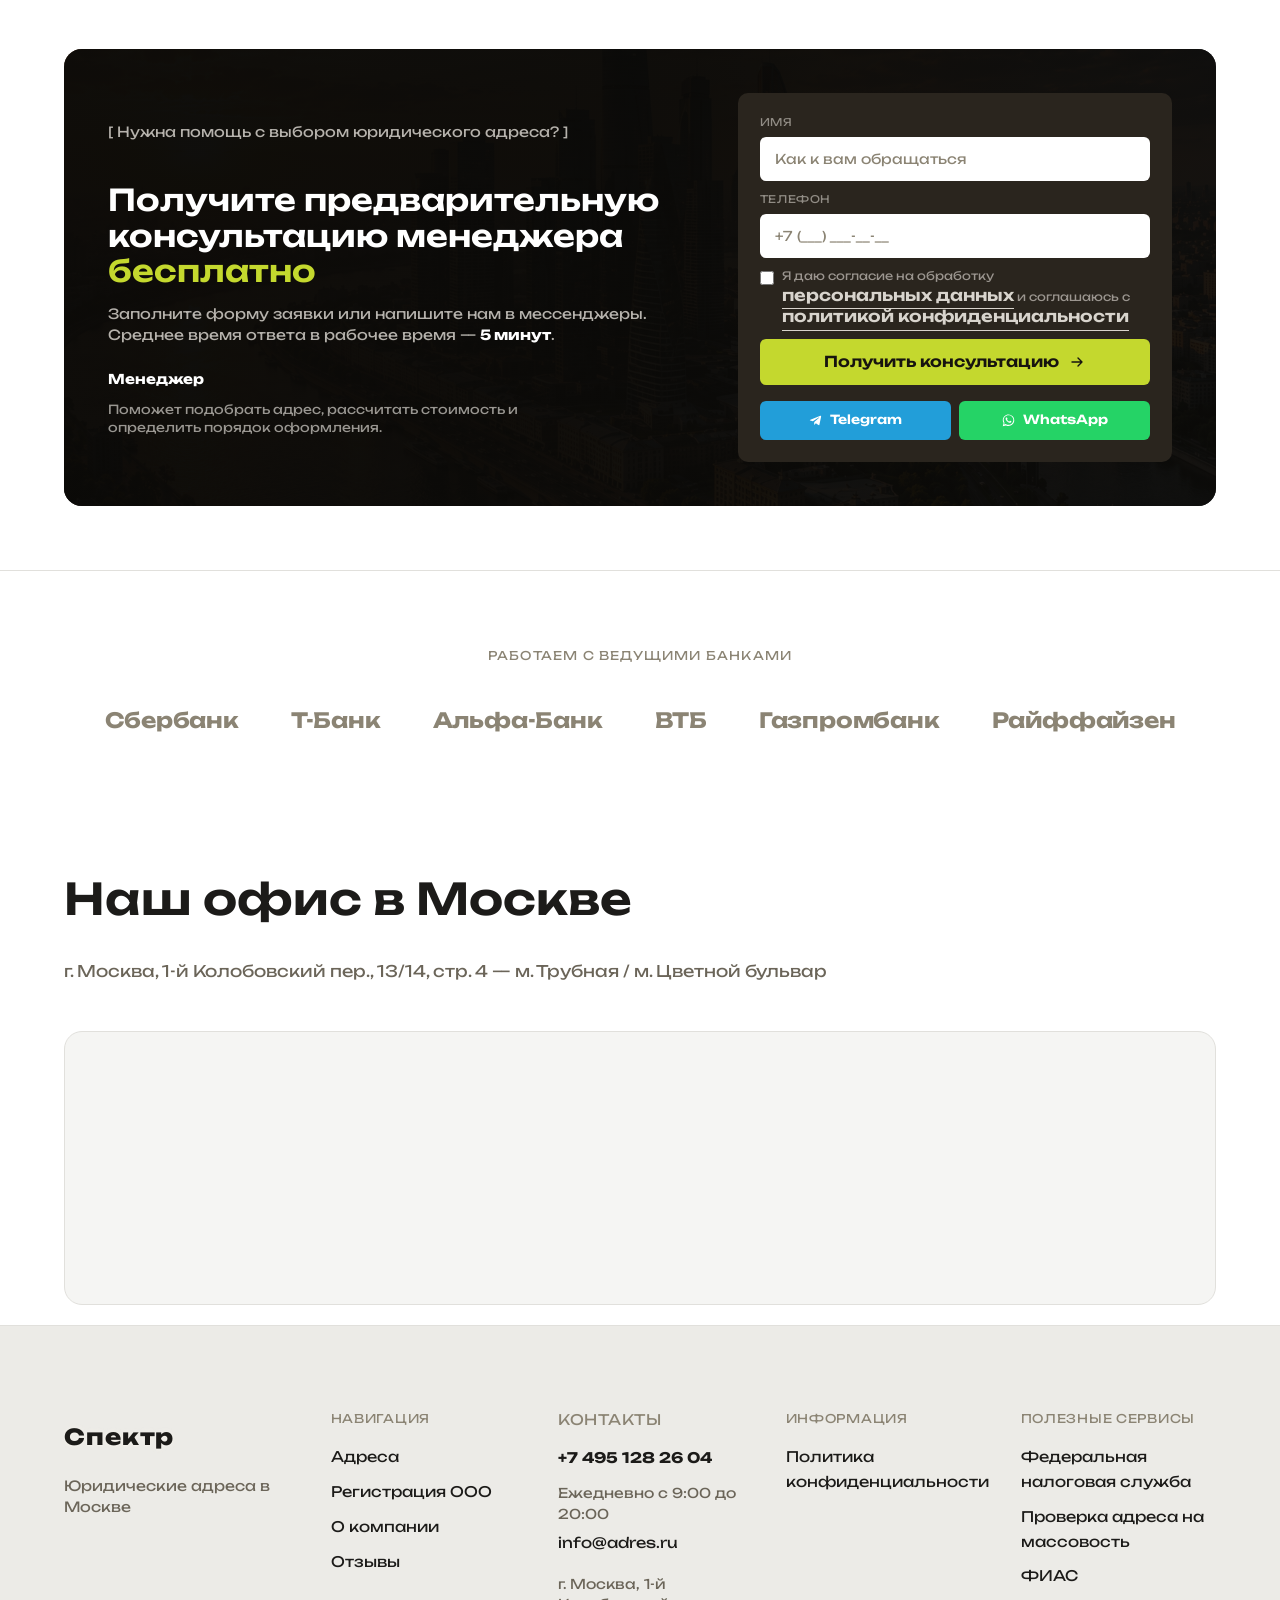
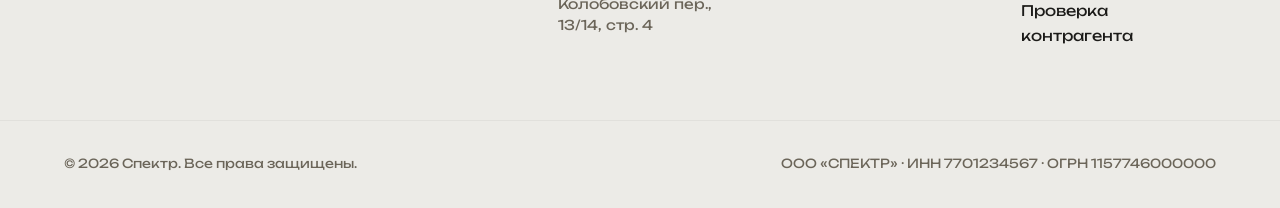
==== commit d3e010fe: "Add Цветной бульвар as second nearest metro station Co-Authored-By: Claude Sonnet 5 <noreply@anthrop" ====
--- a/index.html
+++ b/index.html
@@ -1511,7 +1511,7 @@
             <div class="section-head" data-reveal>
                 <p class="section-index">/ 08</p>
                 <h2>Наш офис в Москве</h2>
-                <p class="section-note">г. Москва, 1-й Колобовский пер., 13/14, стр. 4 — м. Трубная</p>
+                <p class="section-note">г. Москва, 1-й Колобовский пер., 13/14, стр. 4 — м. Трубная / м. Цветной бульвар</p>
             </div>
 
             <div class="office-map-frame-wrap" data-reveal>
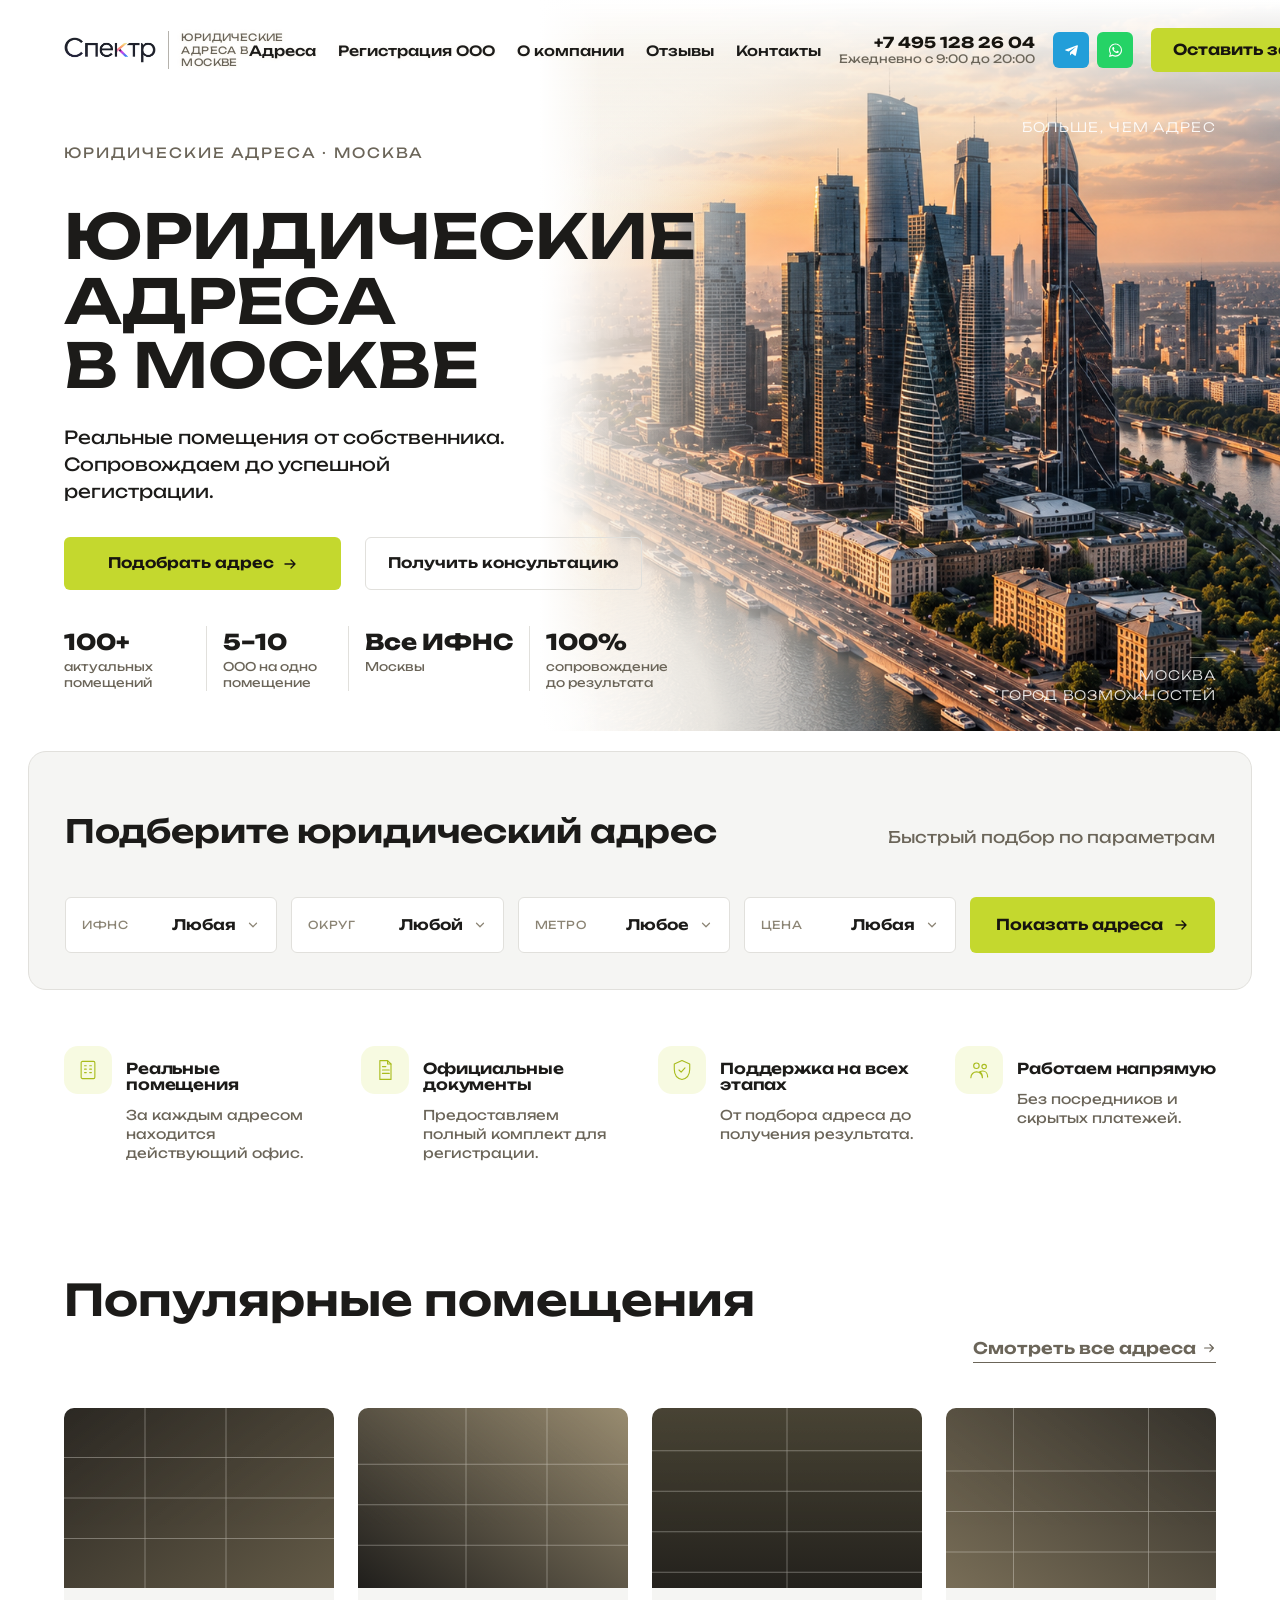
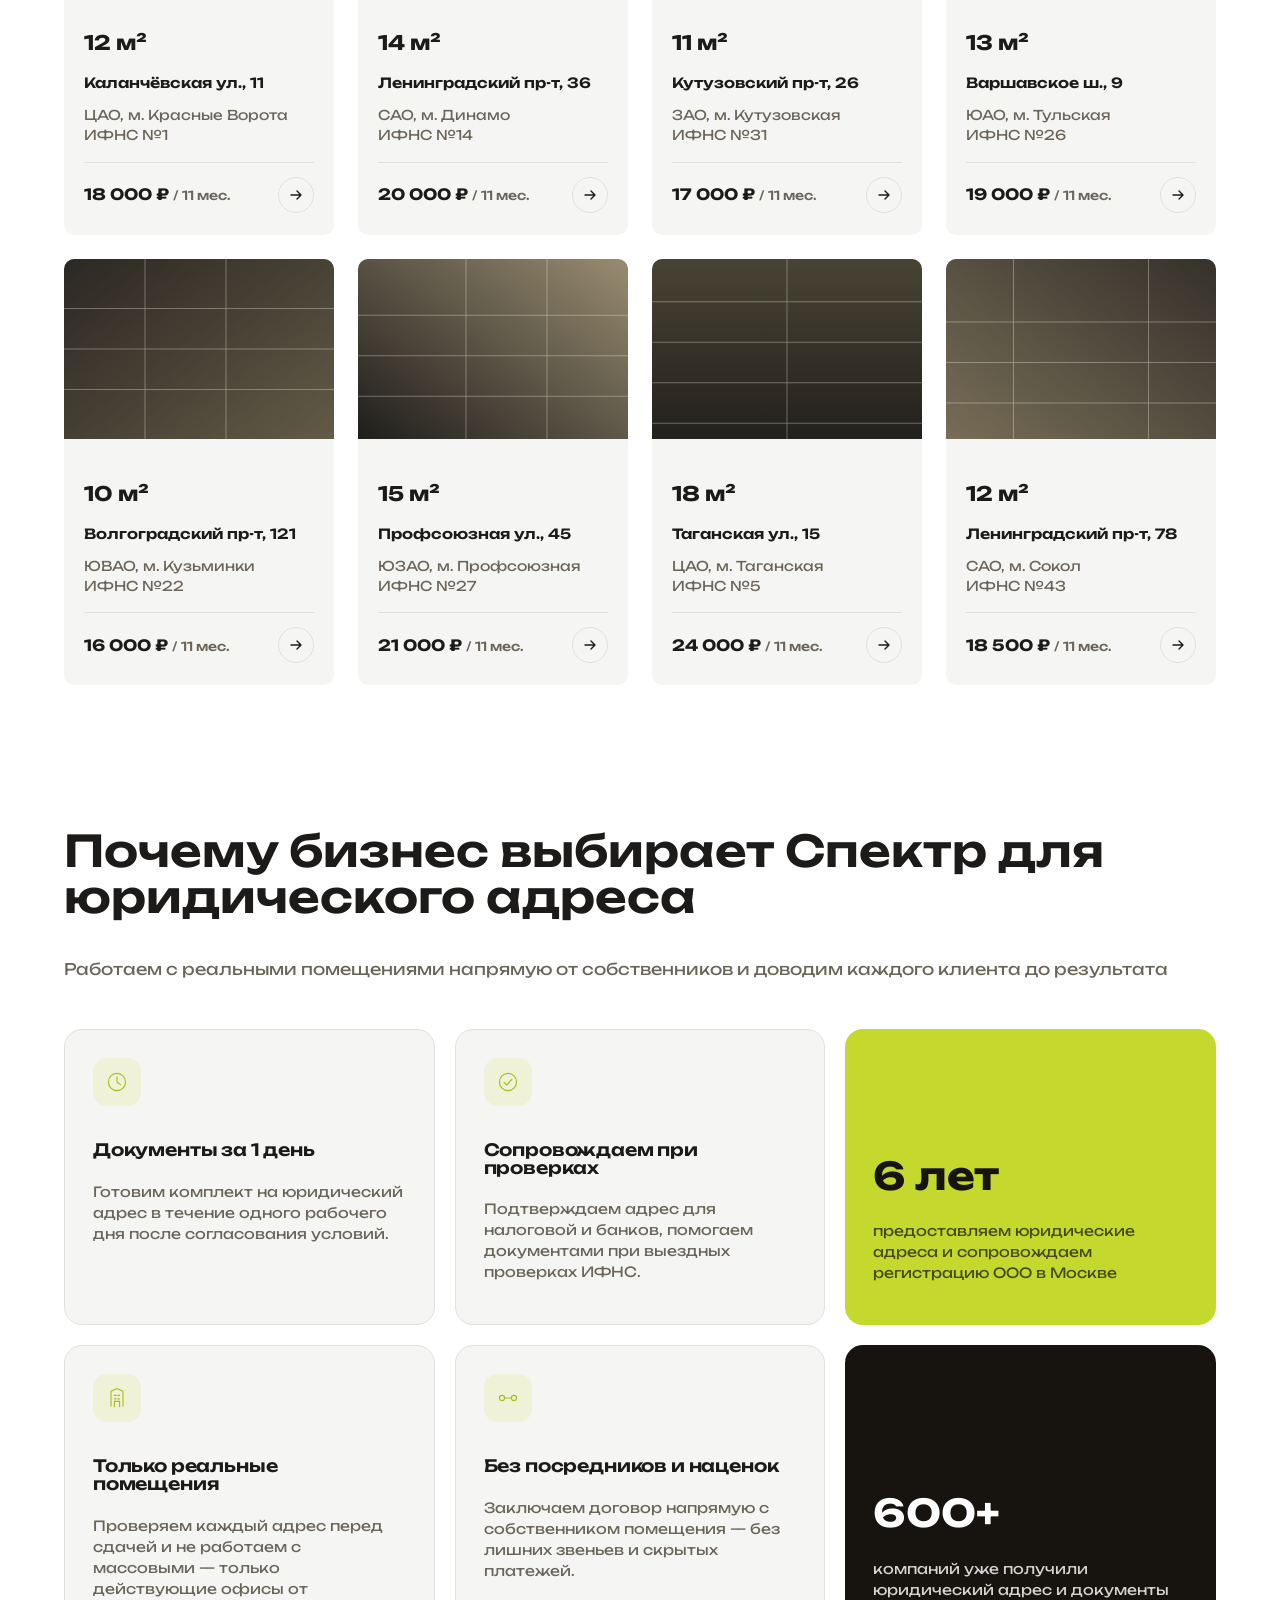
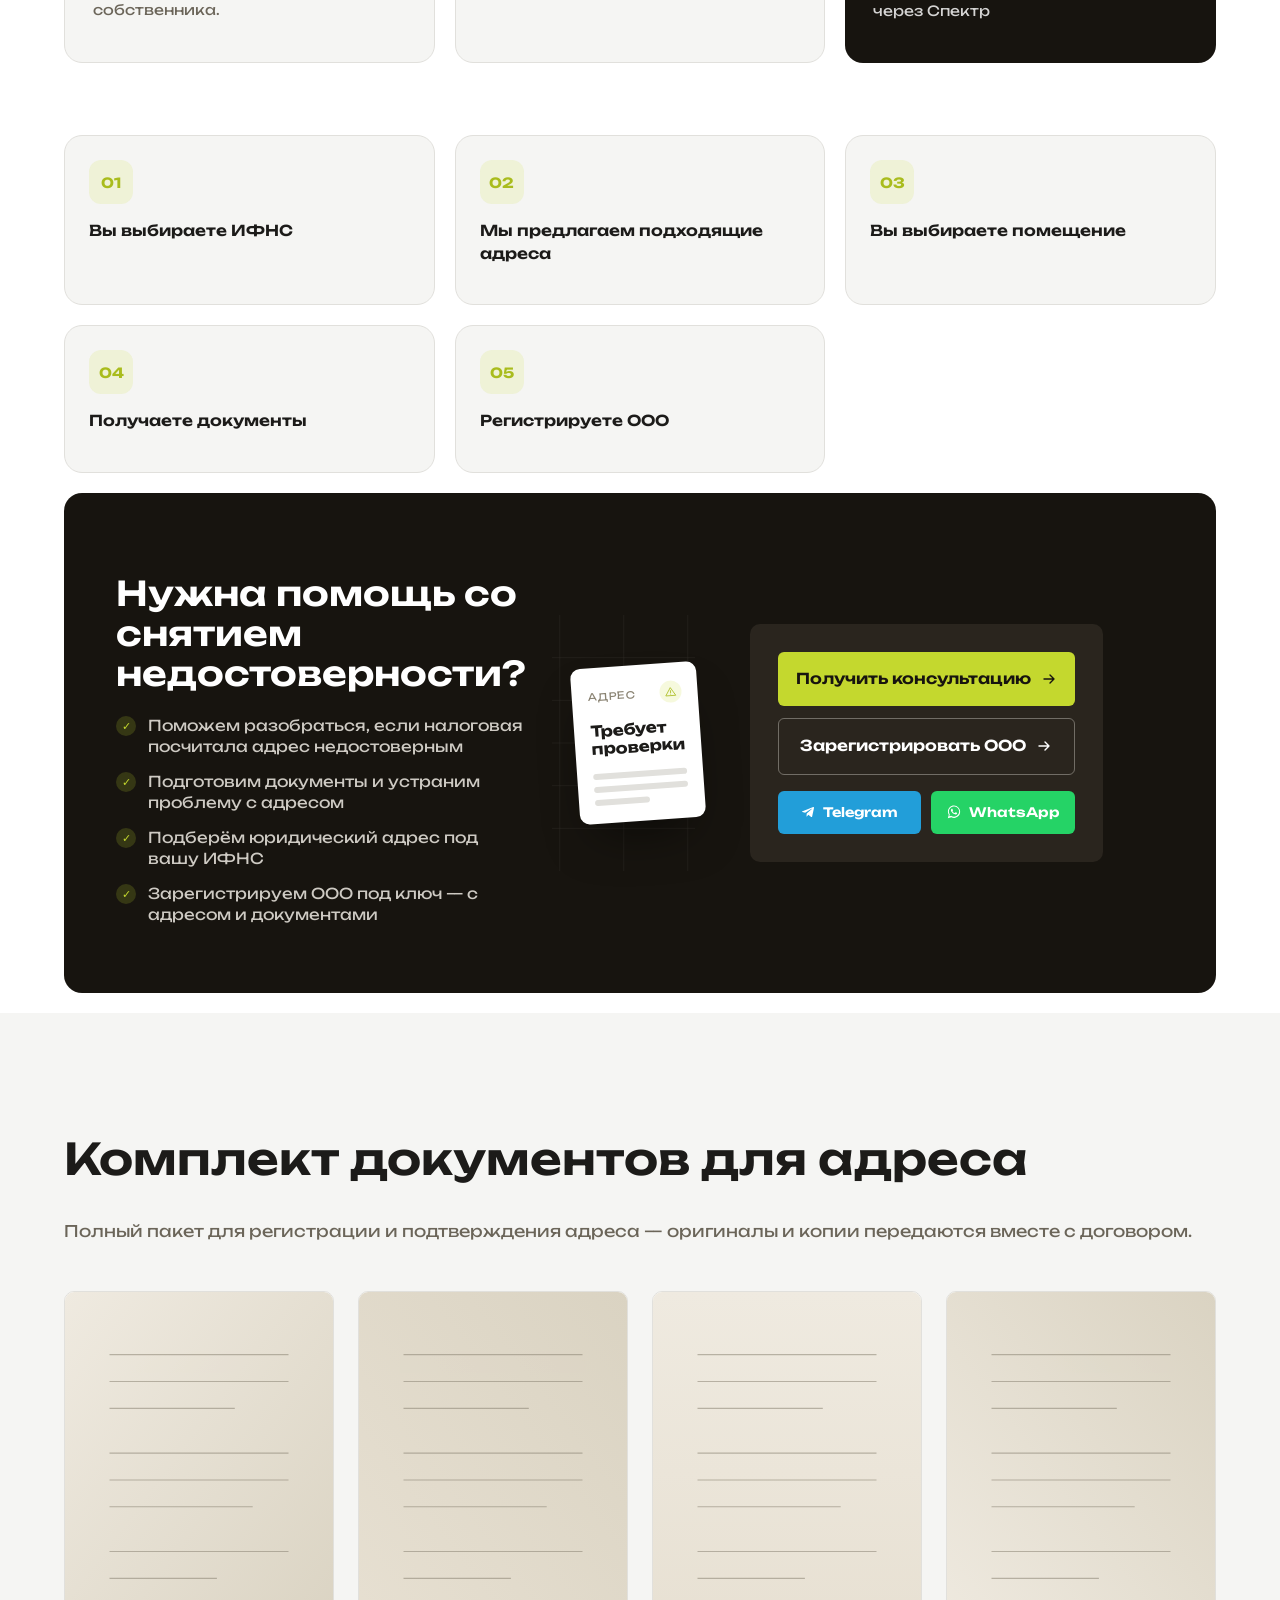
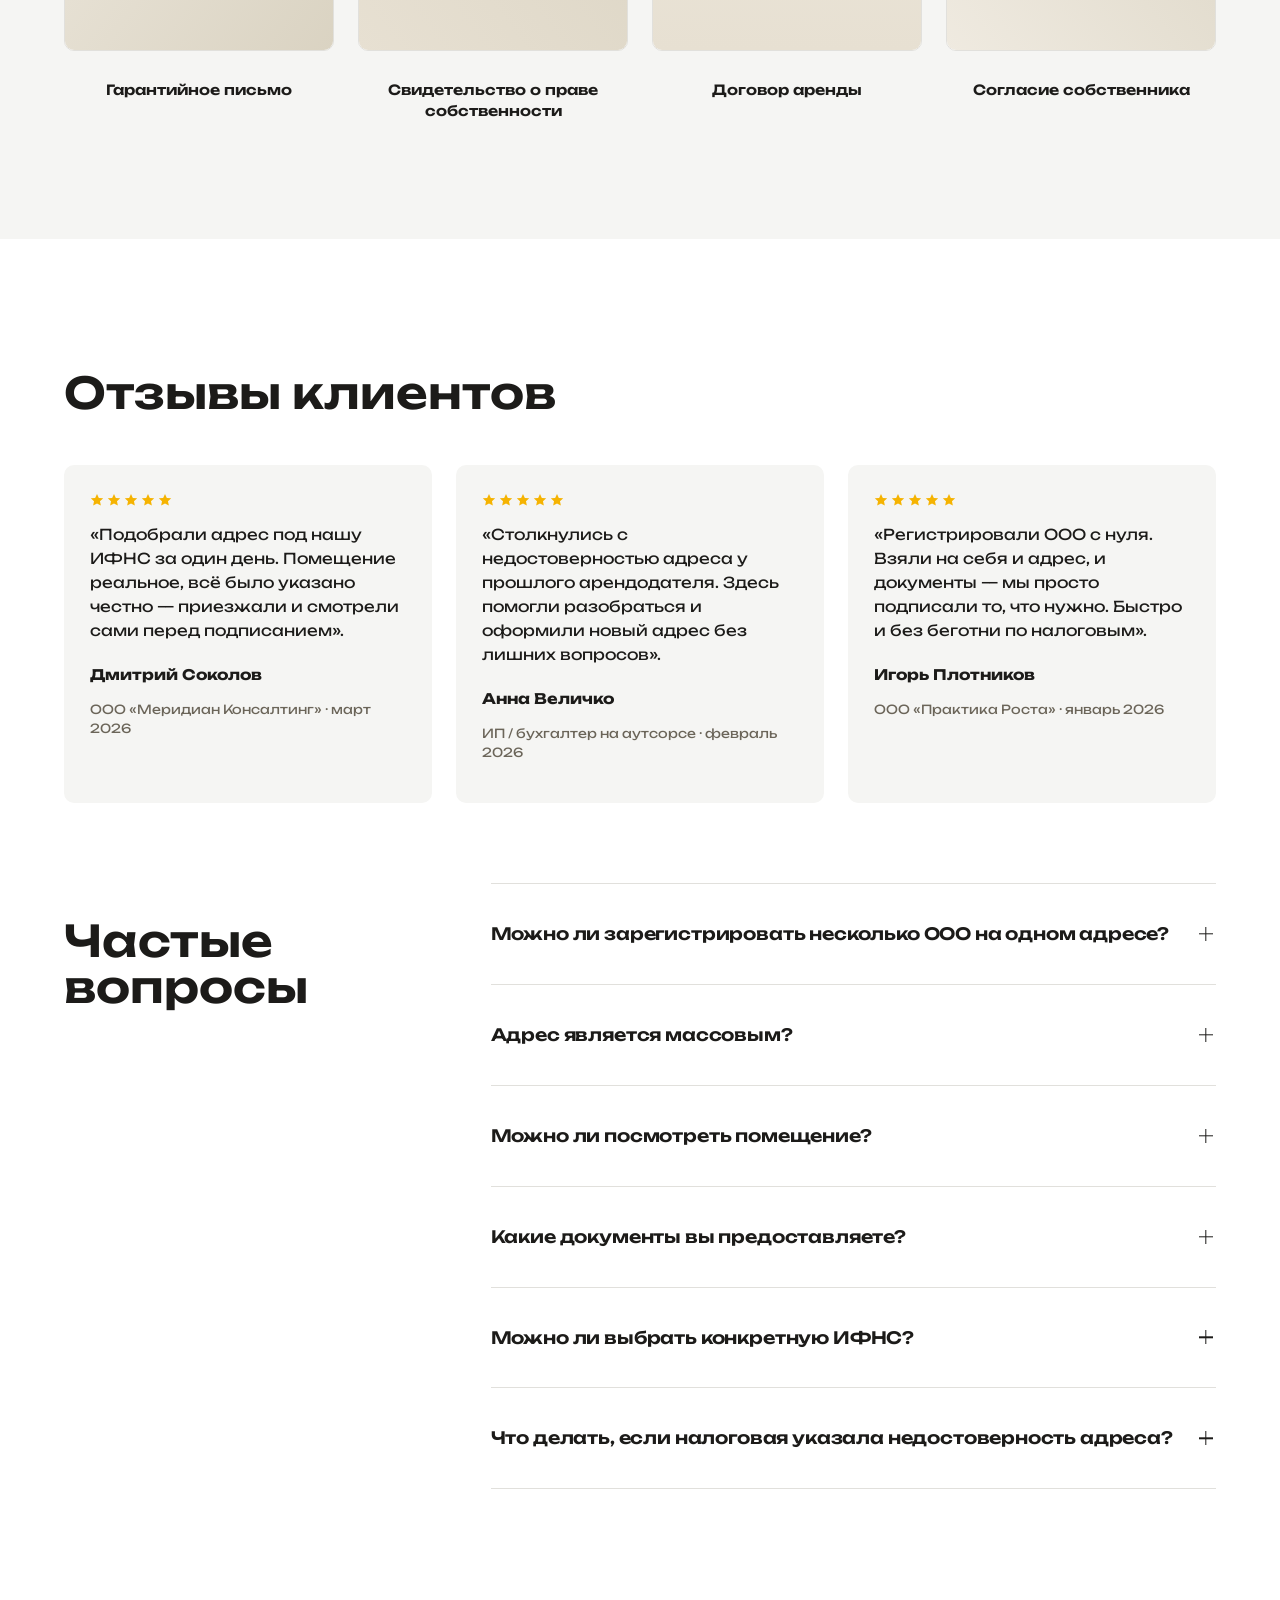
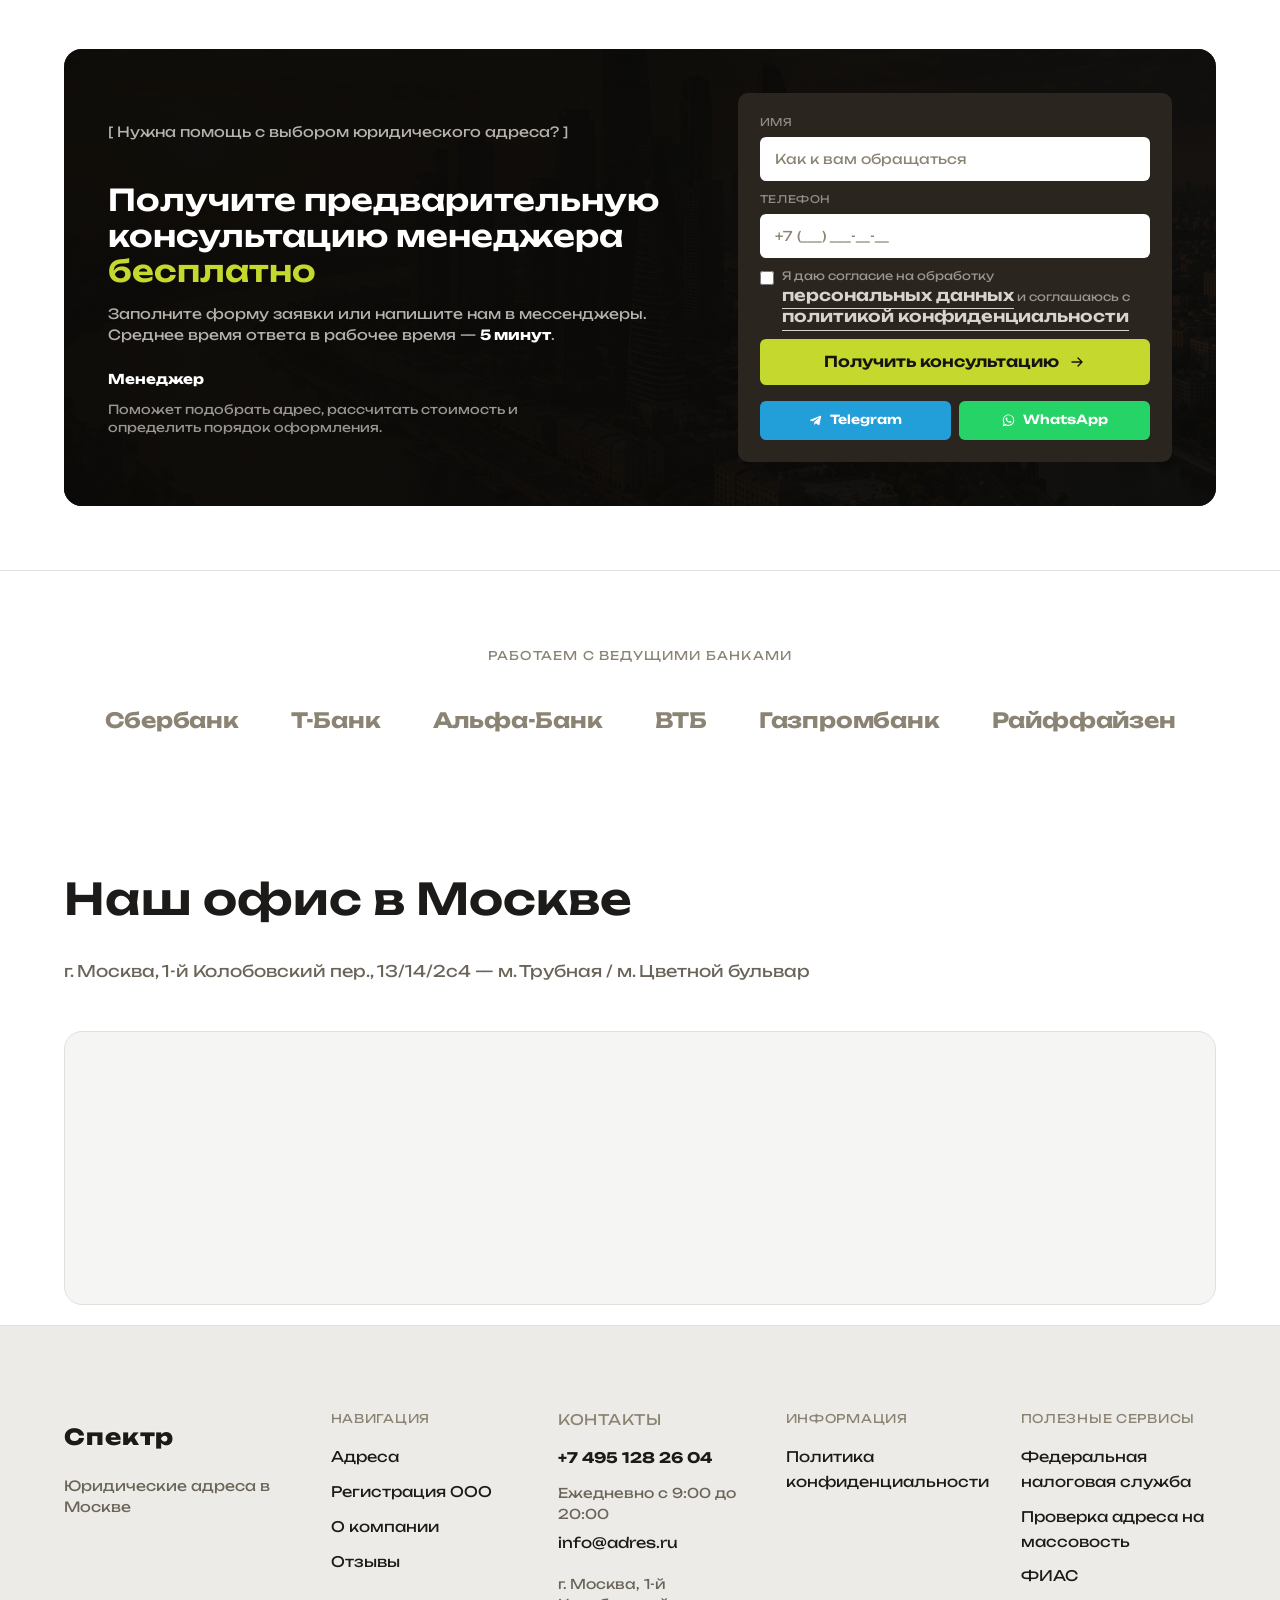
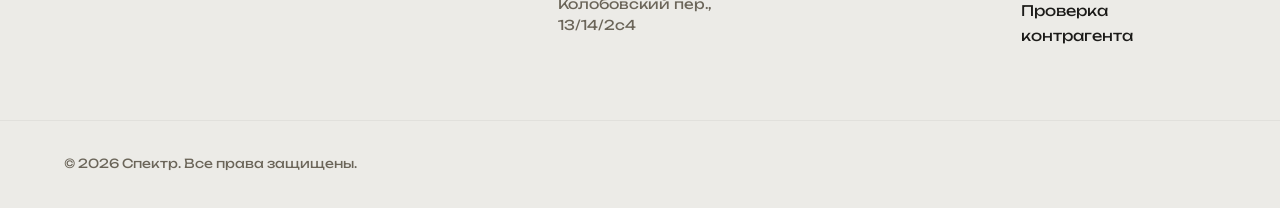
==== commit 22338aba: "Fix address format and remove legal entity/INN/OGRN line from footer Address now reads "1-й Колобовс" ====
--- a/index.html
+++ b/index.html
@@ -1511,13 +1511,13 @@
             <div class="section-head" data-reveal>
                 <p class="section-index">/ 08</p>
                 <h2>Наш офис в Москве</h2>
-                <p class="section-note">г. Москва, 1-й Колобовский пер., 13/14, стр. 4 — м. Трубная / м. Цветной бульвар</p>
+                <p class="section-note">г. Москва, 1-й Колобовский пер., 13/14/2с4 — м. Трубная / м. Цветной бульвар</p>
             </div>
 
             <div class="office-map-frame-wrap" data-reveal>
                 <iframe class="office-map-frame"
                         src="https://yandex.ru/map-widget/v1/?ll=37.617779%2C55.768633&z=16&l=map&pt=37.617779,55.768633,pm2rdm"
-                        title="Карта: г. Москва, 1-й Колобовский пер., 13/14, стр. 4"
+                        title="Карта: г. Москва, 1-й Колобовский пер., 13/14/2с4"
                         loading="lazy" referrerpolicy="no-referrer-when-downgrade"></iframe>
             </div>
         </div>
@@ -1546,7 +1546,7 @@
             <a class="footer-phone" href="tel:+74951282604">+7 495 128 26 04</a>
             <p class="footer-hours">Ежедневно с 9:00 до 20:00</p>
             <a class="footer-email" href="mailto:info@adres.ru">info@adres.ru</a>
-            <p class="footer-address">г. Москва, 1-й Колобовский пер., 13/14, стр. 4</p>
+            <p class="footer-address">г. Москва, 1-й Колобовский пер., 13/14/2с4</p>
         </div>
 
         <div class="footer-col">
@@ -1569,7 +1569,6 @@
 
     <div class="container footer-bottom">
         <p>© <span id="footer-year">2026</span> Спектр. Все права защищены.</p>
-        <p class="footer-legal">ООО «СПЕКТР» · ИНН 7701234567 · ОГРН 1157746000000</p>
     </div>
 </footer>
 
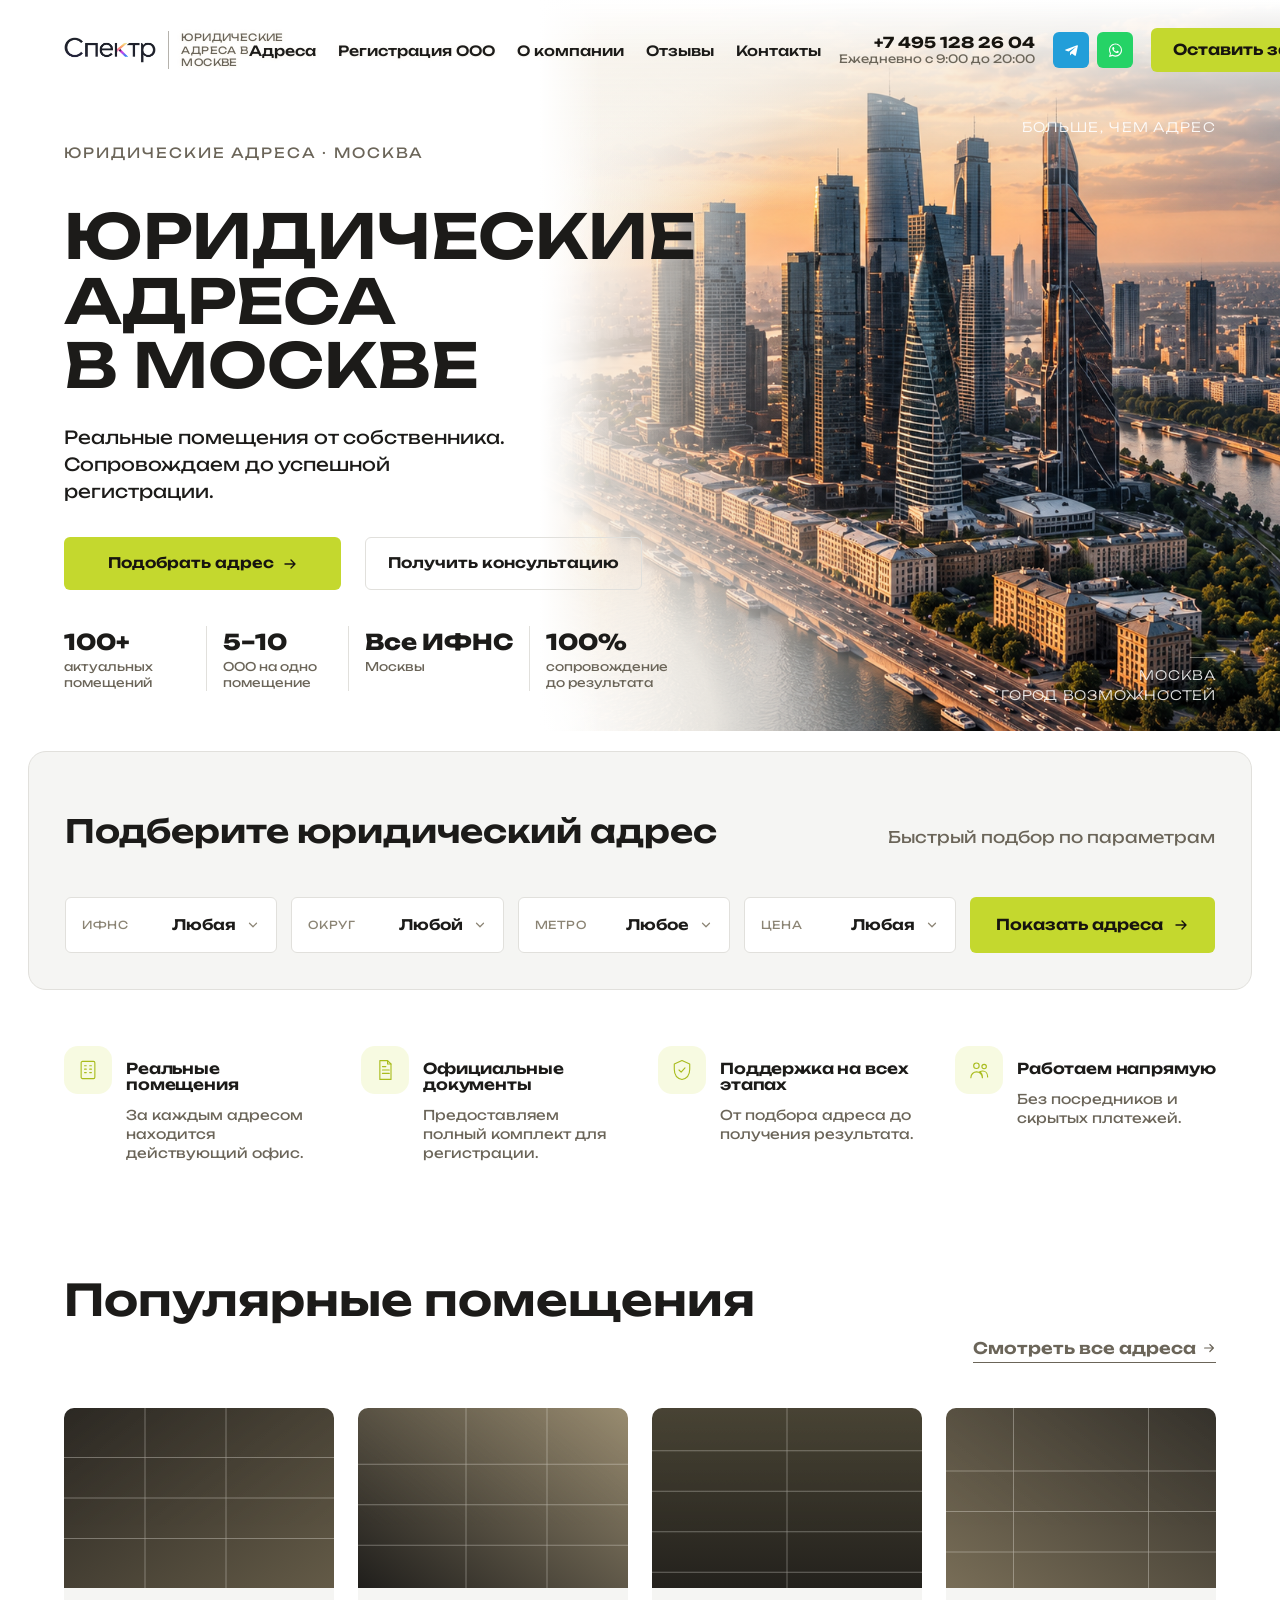
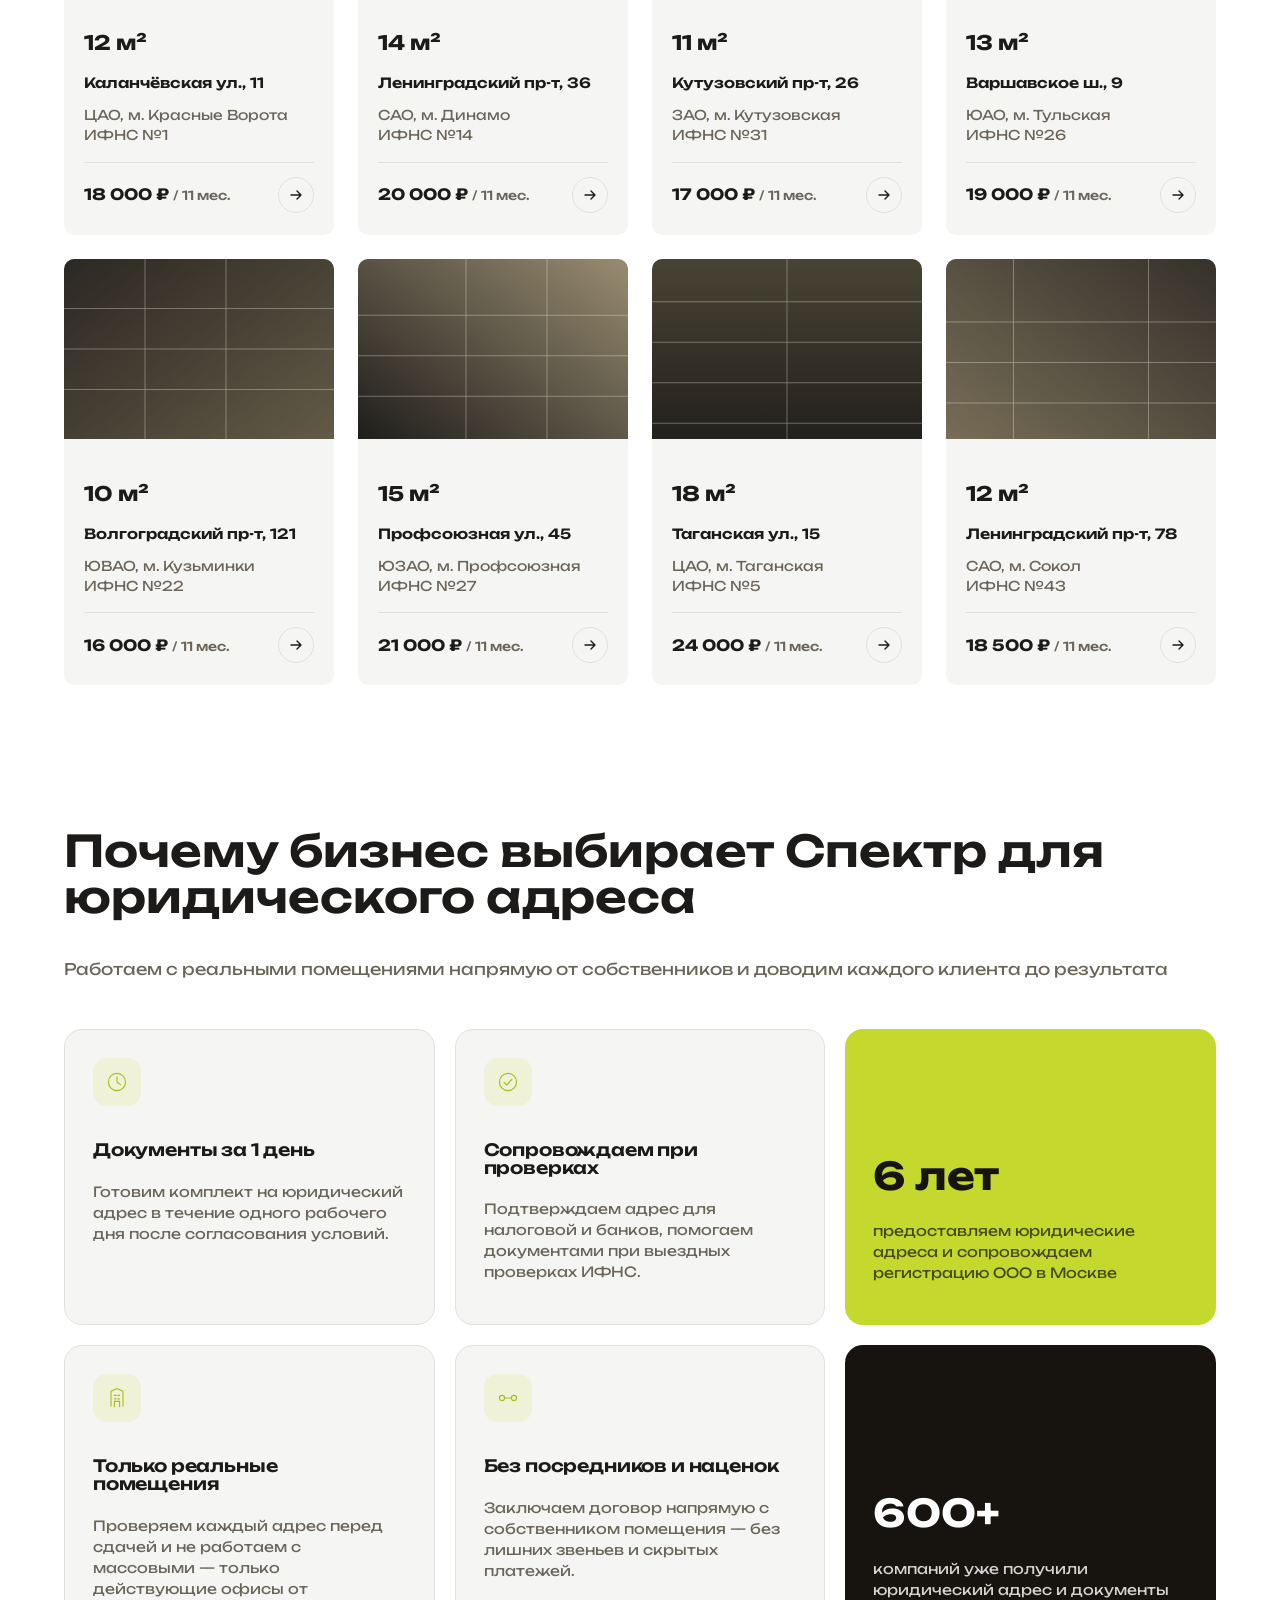
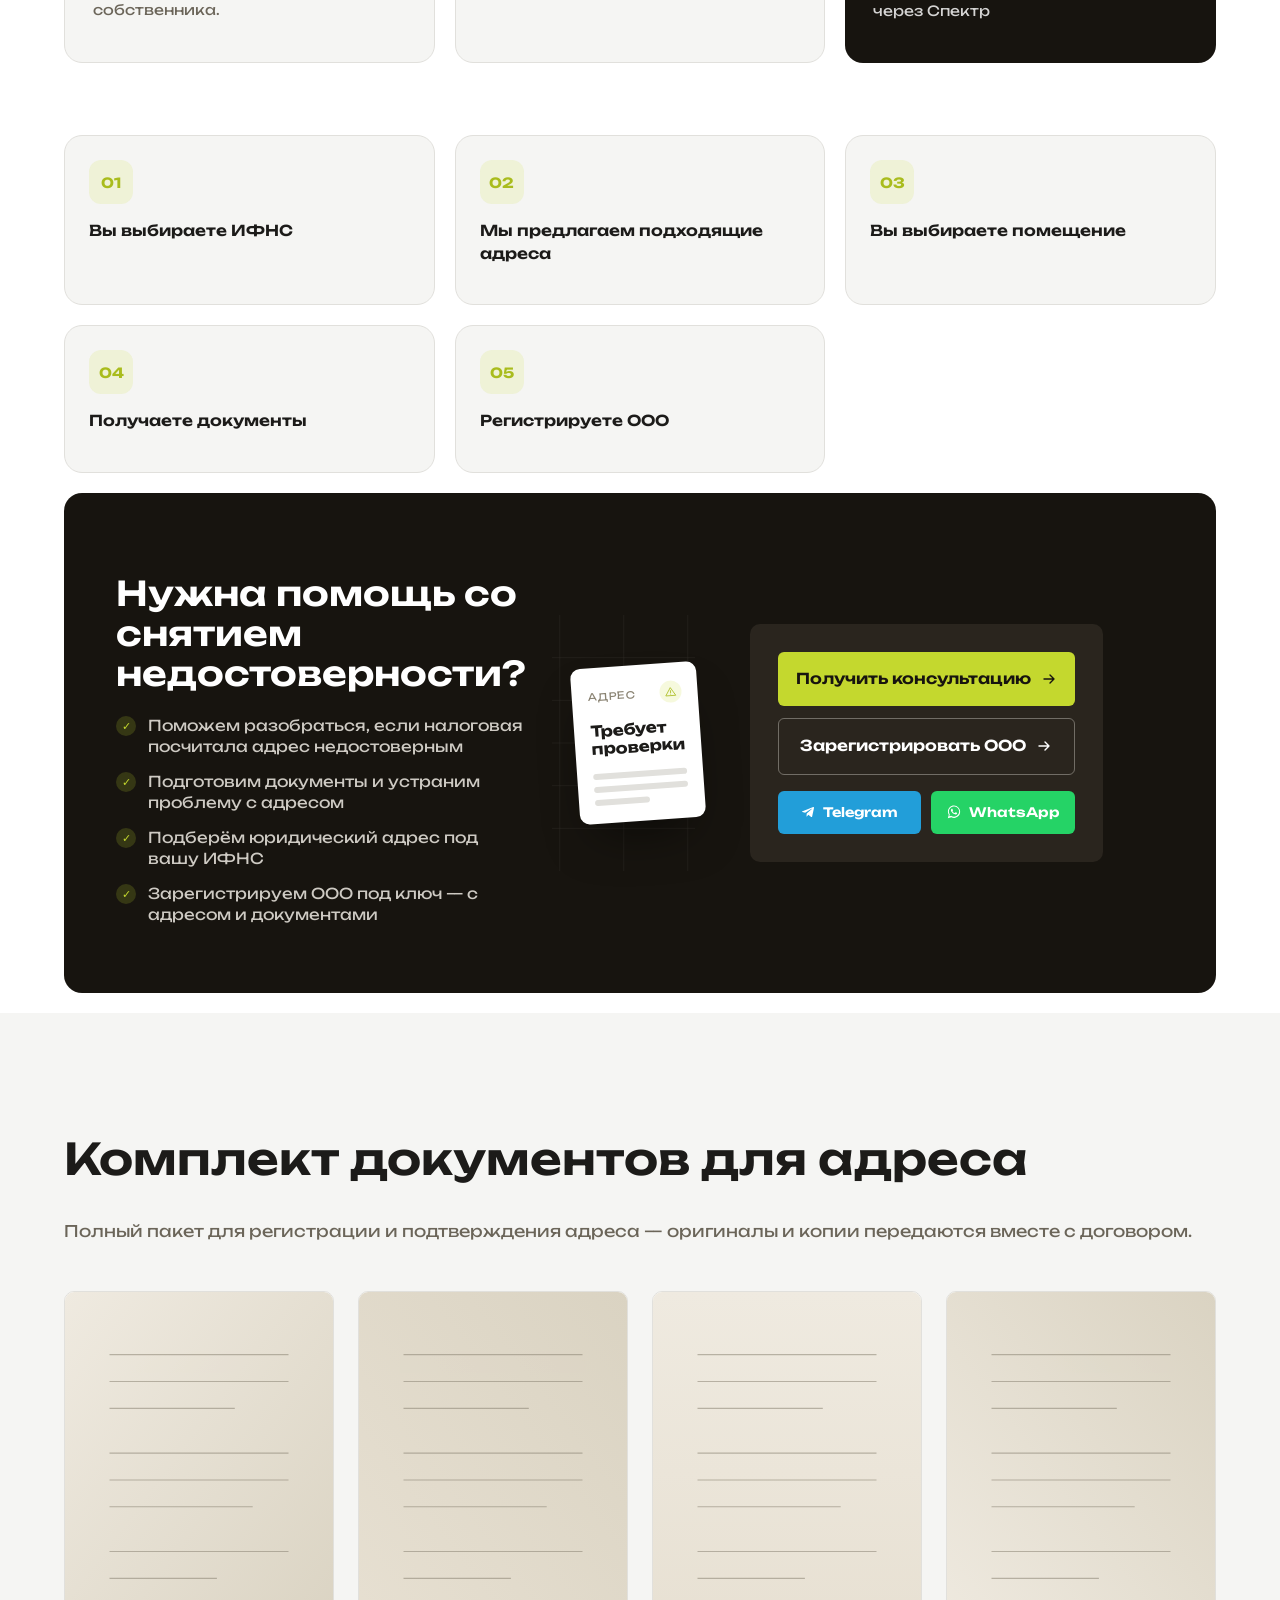
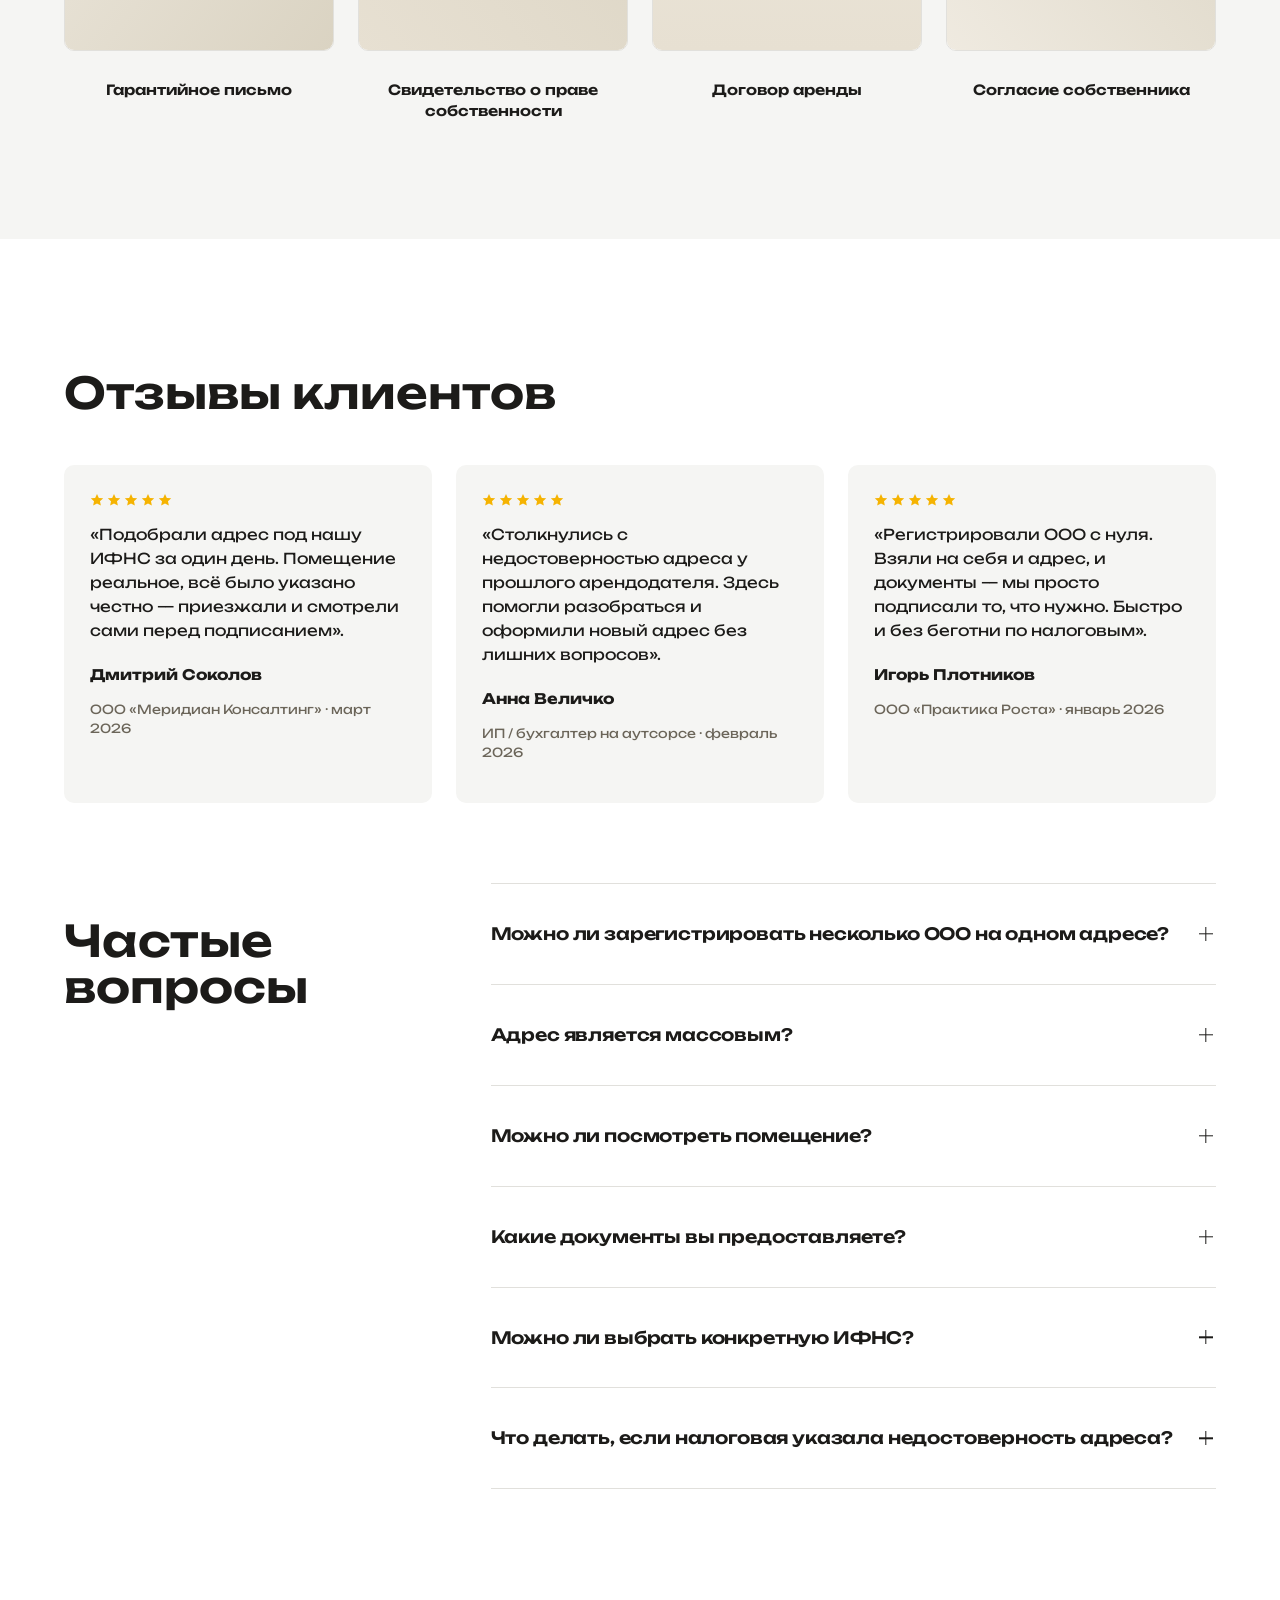
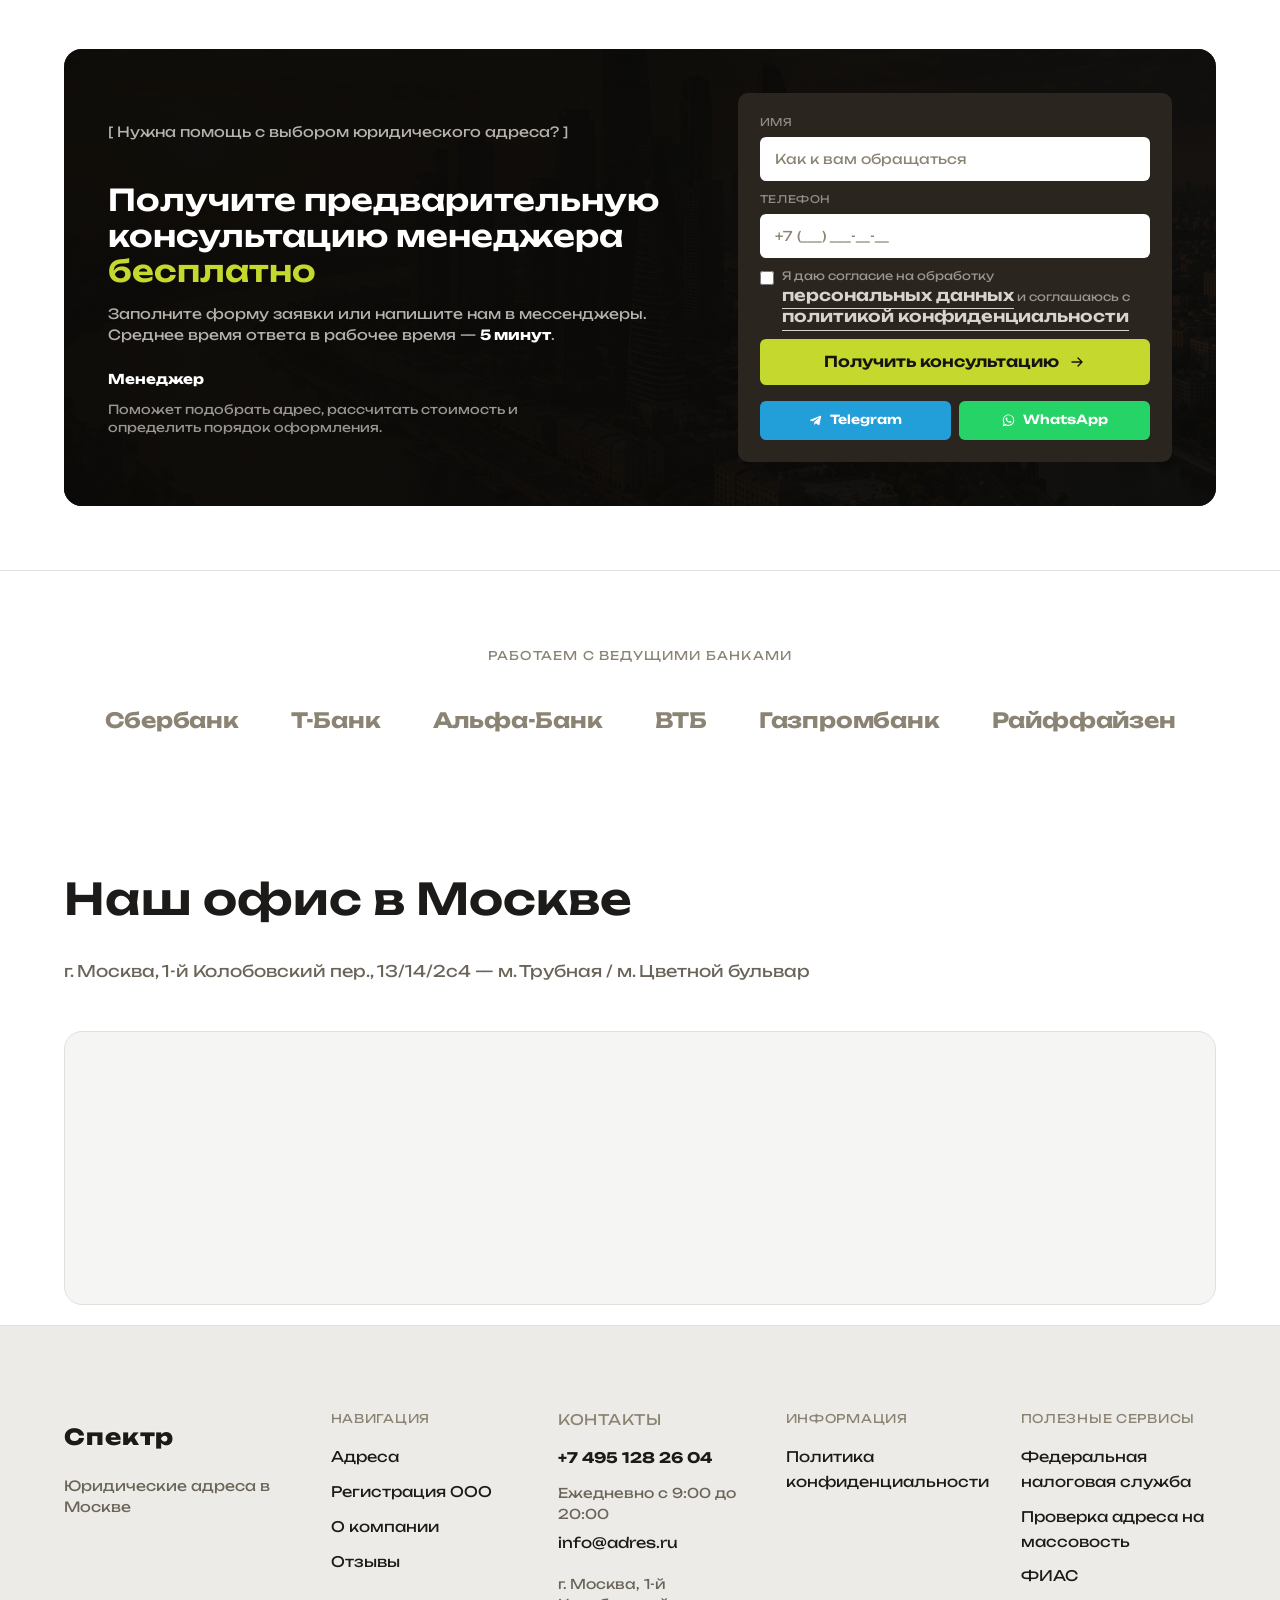
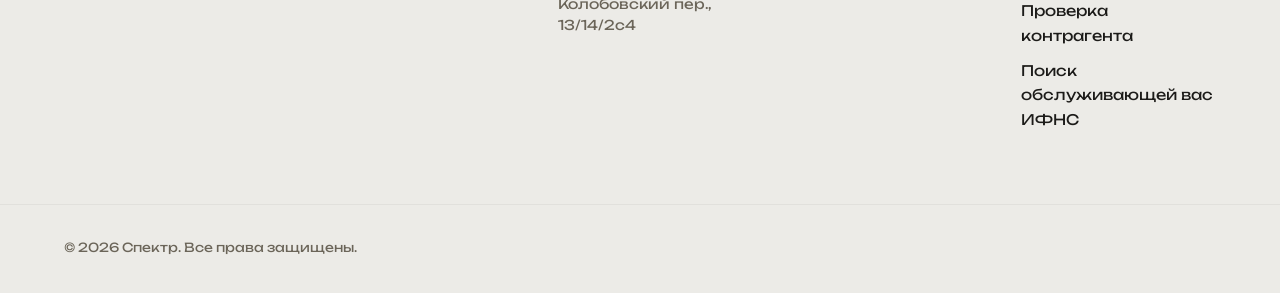
==== commit a9fd8d79: "Add "Поиск обслуживающей вас ИФНС" link to footer useful services Links to the official FNS service " ====
--- a/index.html
+++ b/index.html
@@ -1563,6 +1563,7 @@
                 <li><a href="https://www.nalog.gov.ru/opendata/7707329152-masaddress/" target="_blank" rel="noopener">Проверка адреса на массовость</a></li>
                 <li><a href="https://www.nalog.gov.ru/rn77/service/fias/" target="_blank" rel="noopener">ФИАС</a></li>
                 <li><a href="https://pb.nalog.ru/" target="_blank" rel="noopener">Проверка контрагента</a></li>
+                <li><a href="https://service.nalog.ru/addrno.do" target="_blank" rel="noopener">Поиск обслуживающей вас ИФНС</a></li>
             </ul>
         </div>
     </div>
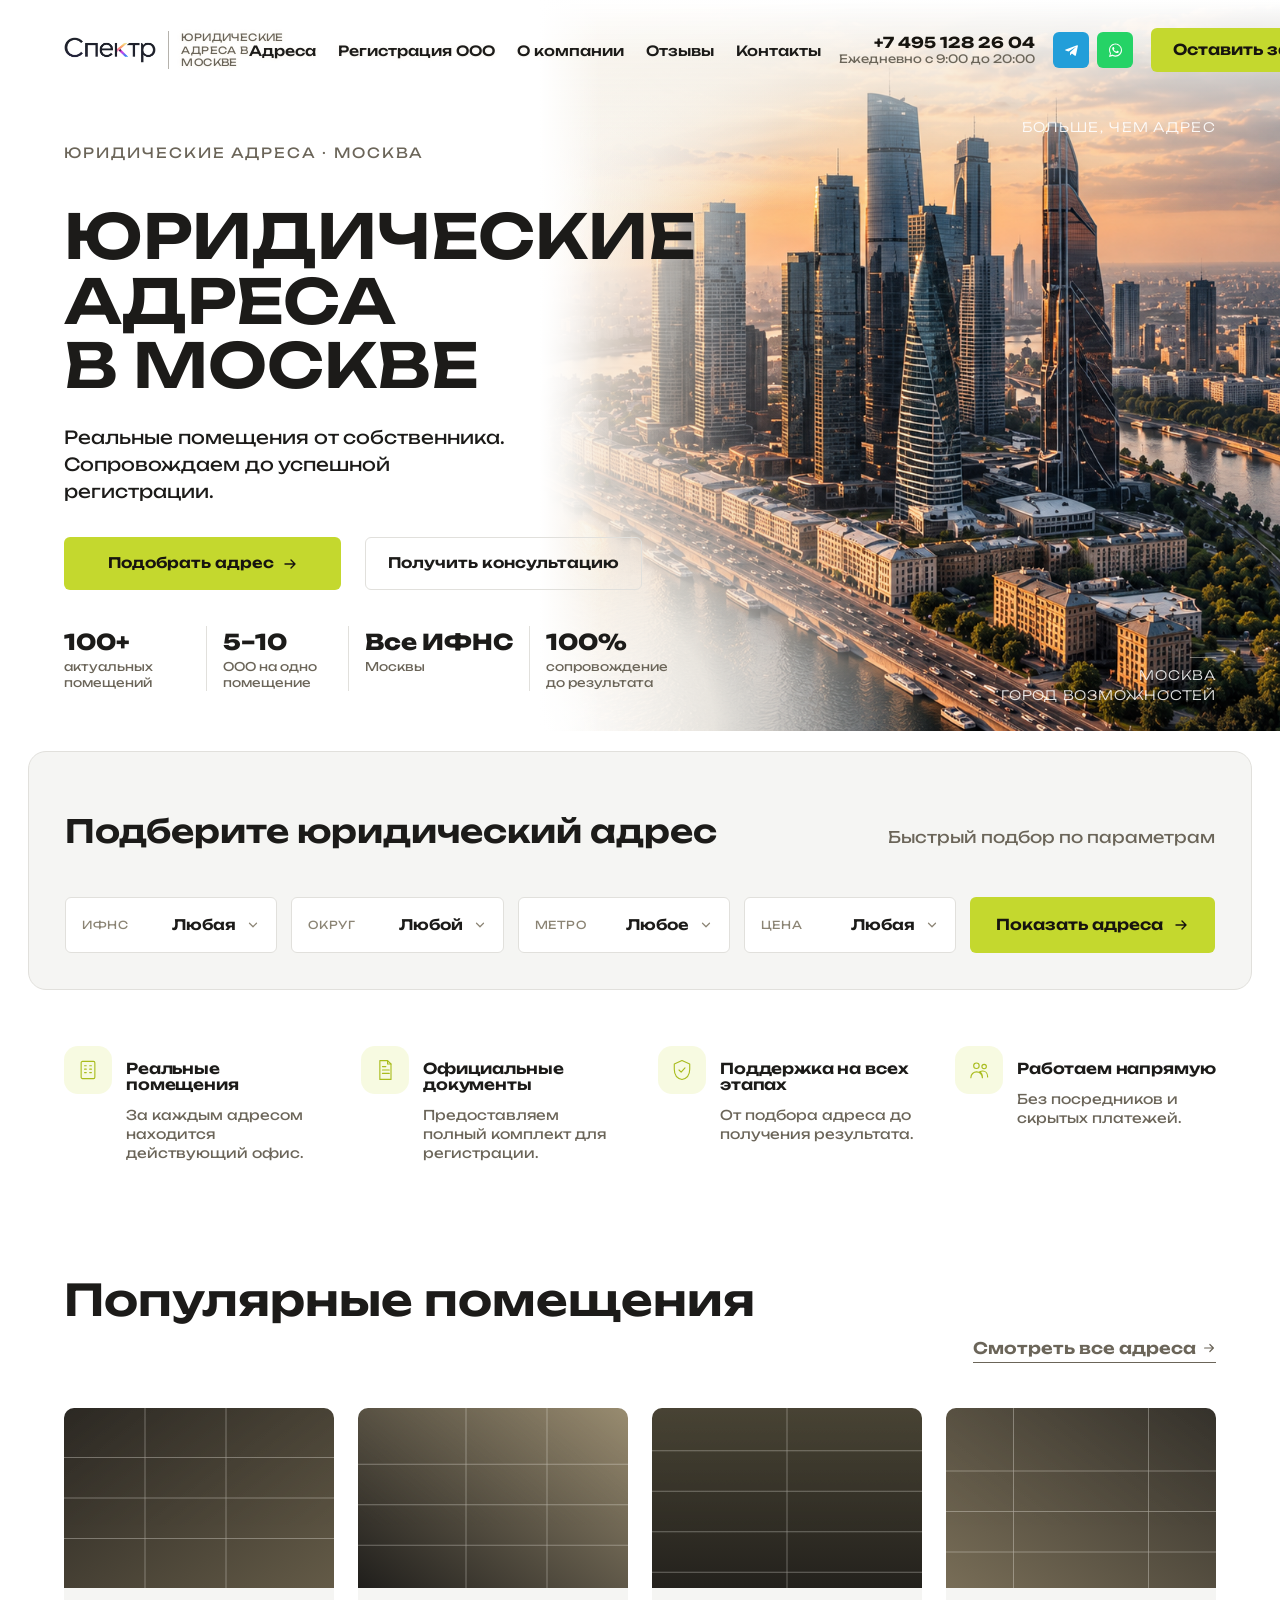
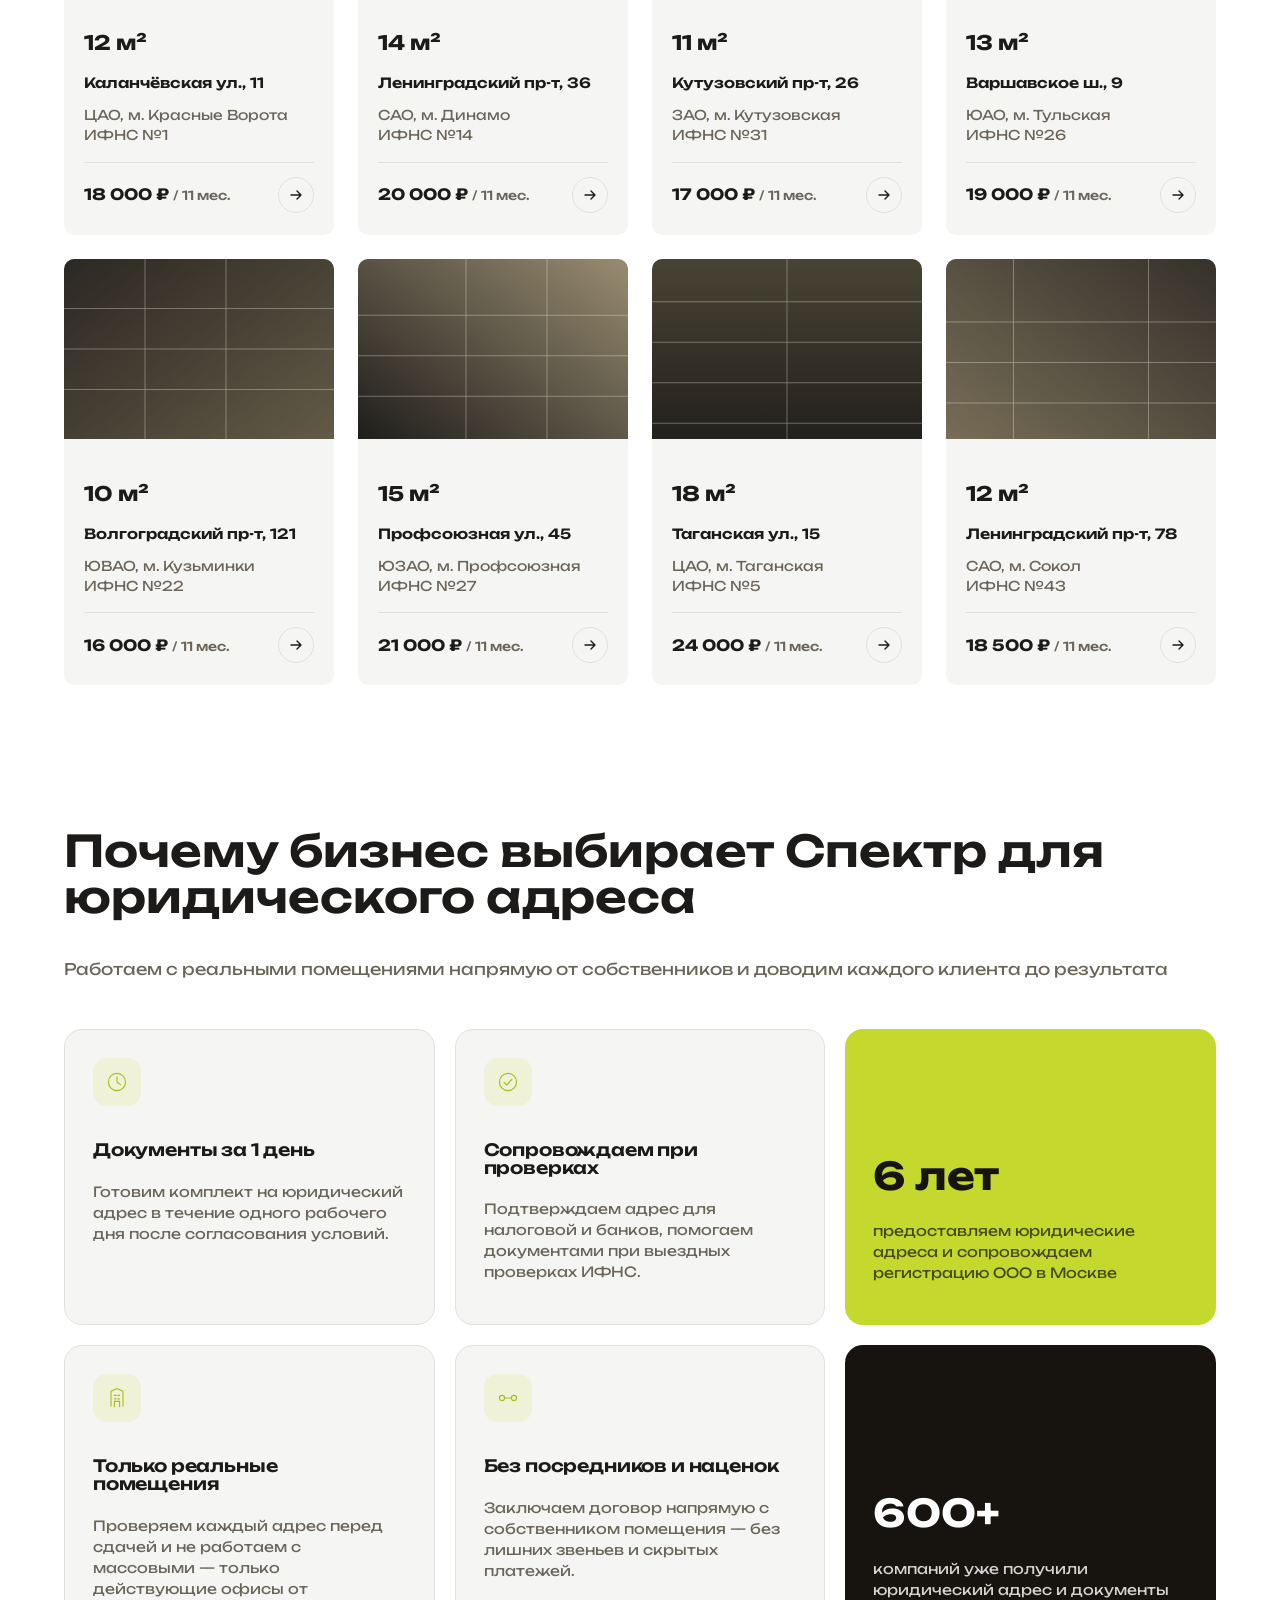
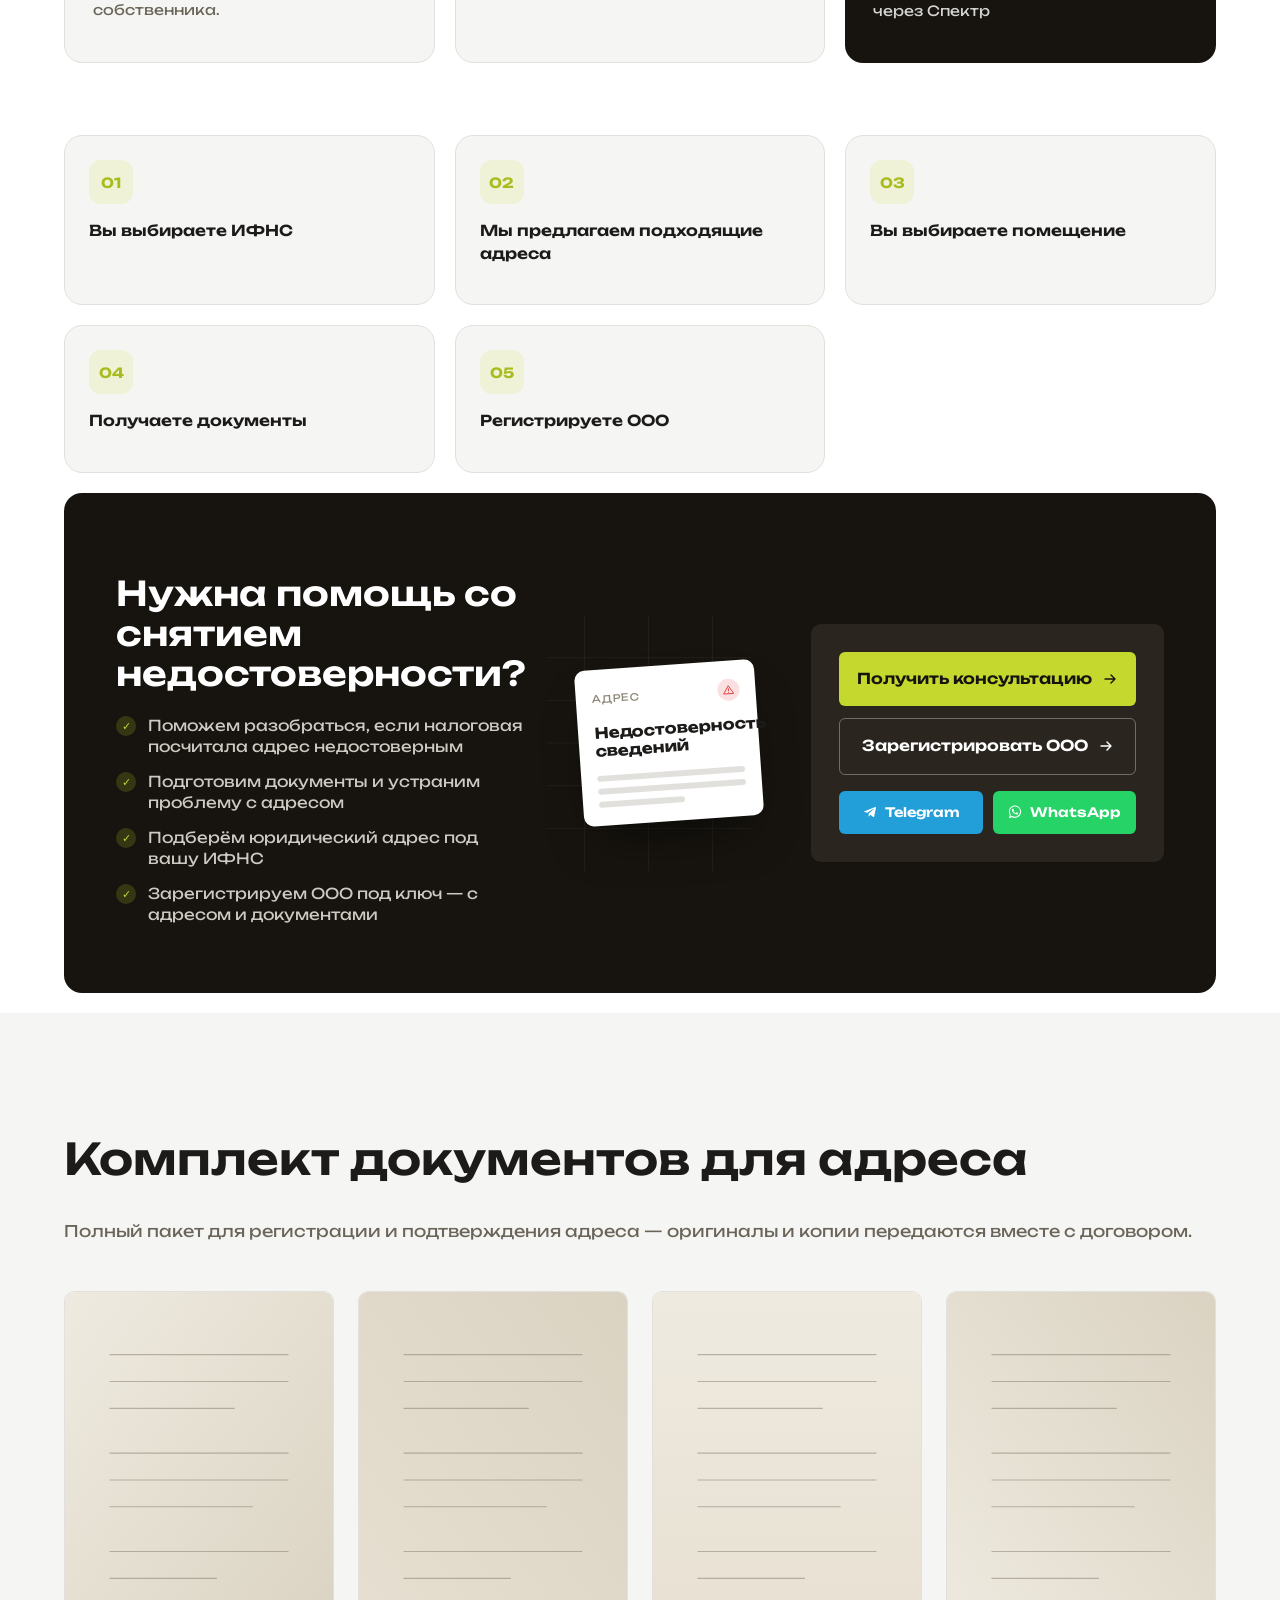
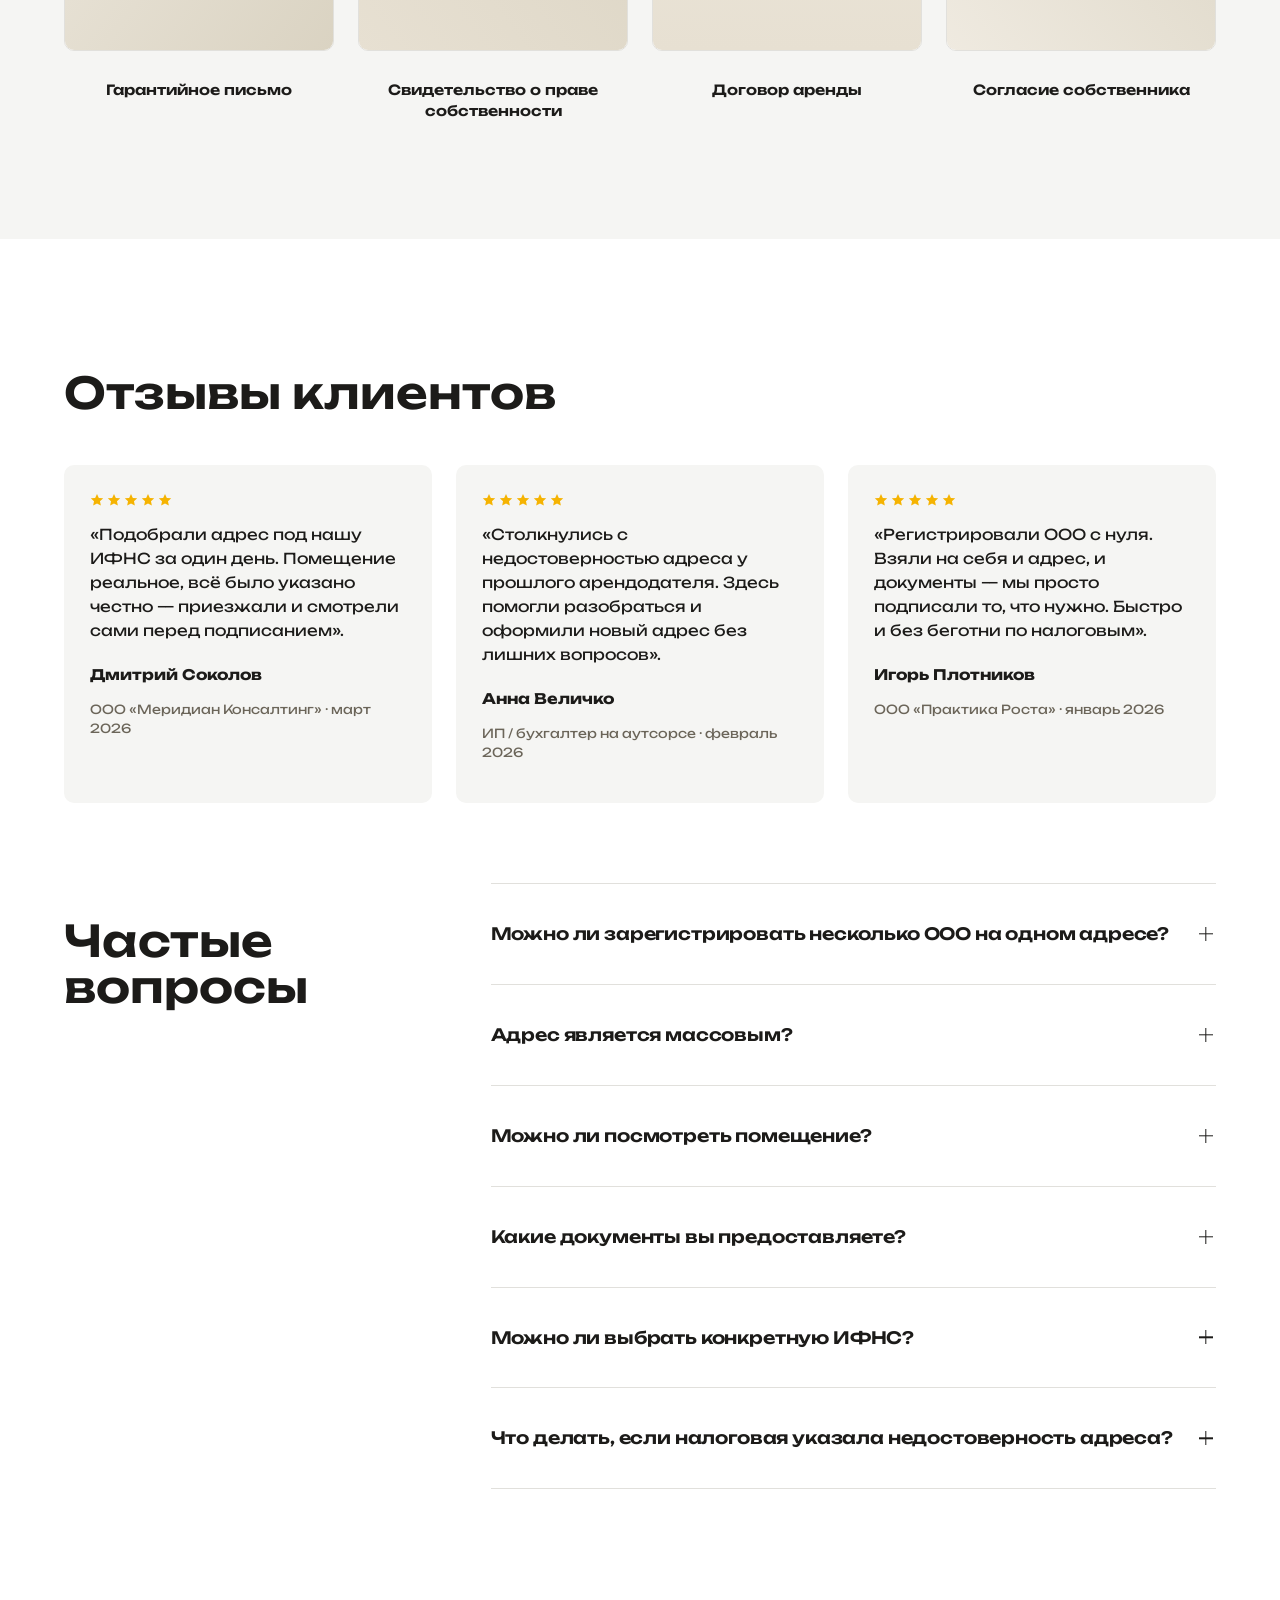
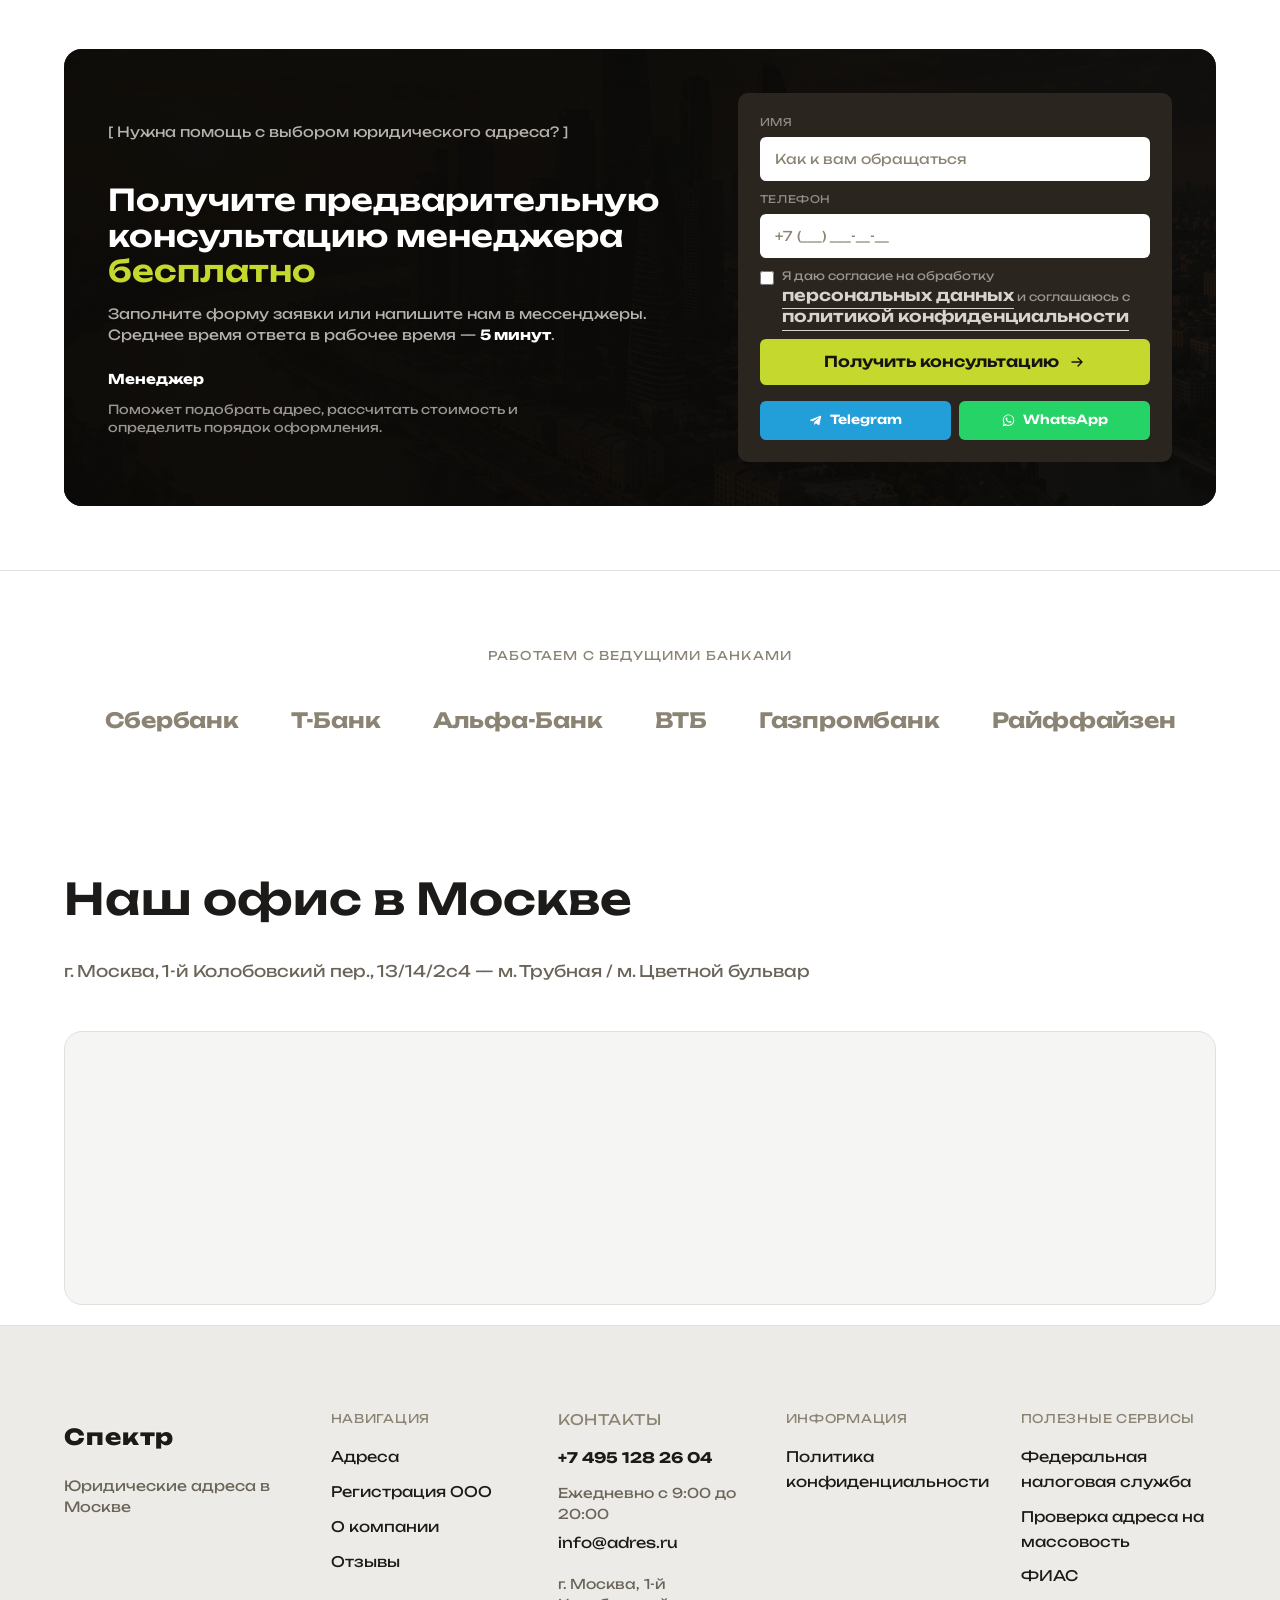
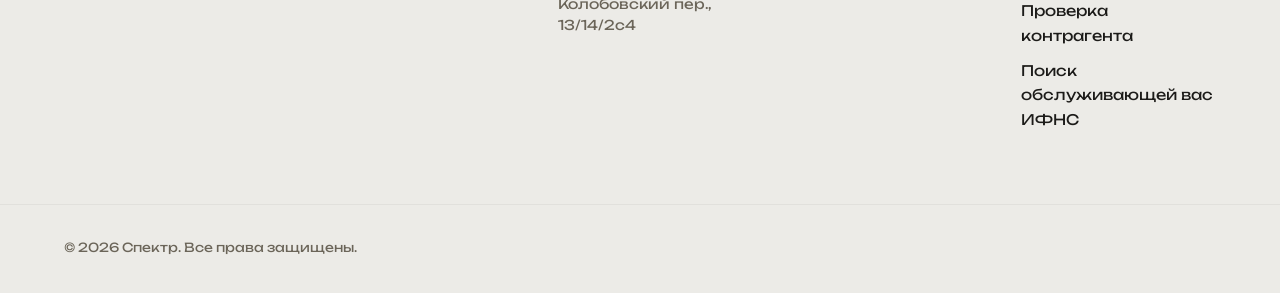
==== commit 72c1d010: "Update help panel doc card text and warning icon color Changed "Требует проверки" to "Недостоверност" ====
--- a/index.html
+++ b/index.html
@@ -1044,7 +1044,7 @@
                                 </svg>
                             </span>
                         </div>
-                        <p class="help-panel-doc-title">Требует<br>проверки</p>
+                        <p class="help-panel-doc-title">Недостоверность<br>сведений</p>
                         <div class="help-panel-doc-rows">
                             <div class="help-panel-doc-row"></div>
                             <div class="help-panel-doc-row"></div>
